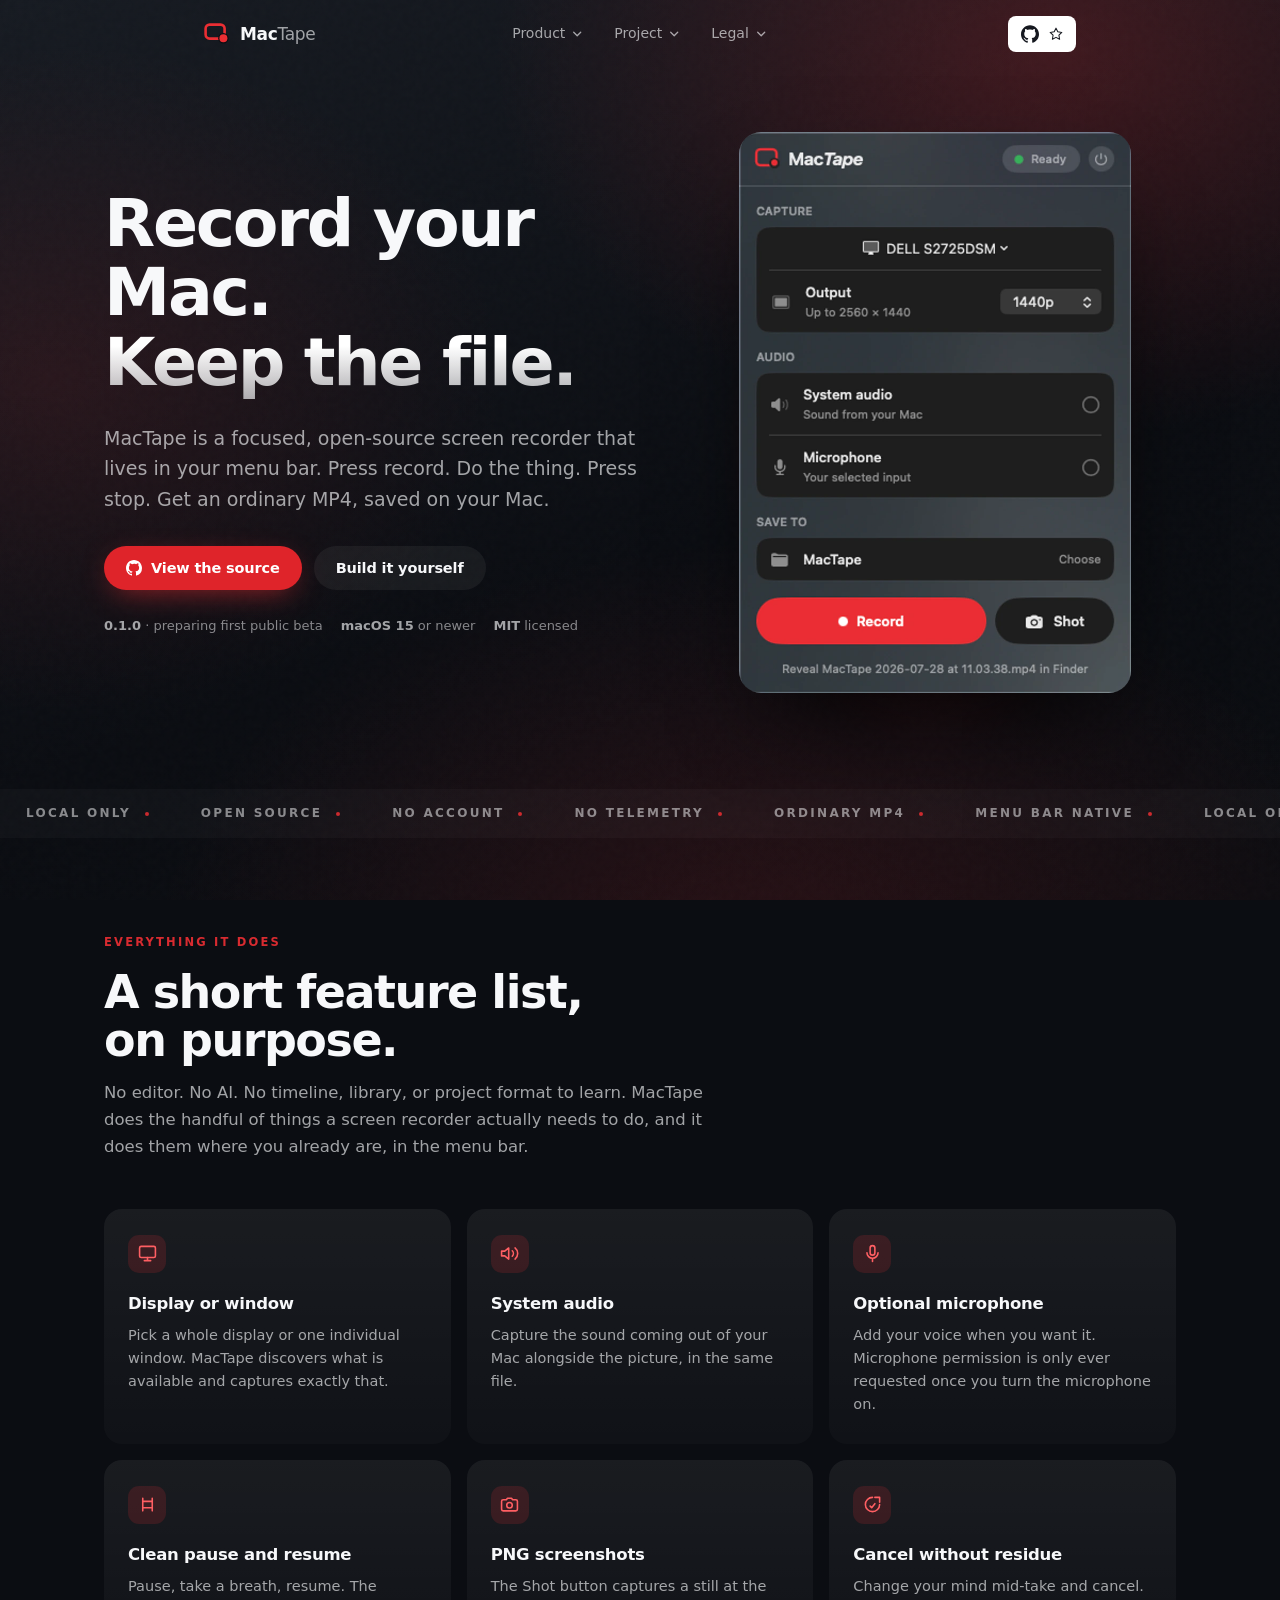
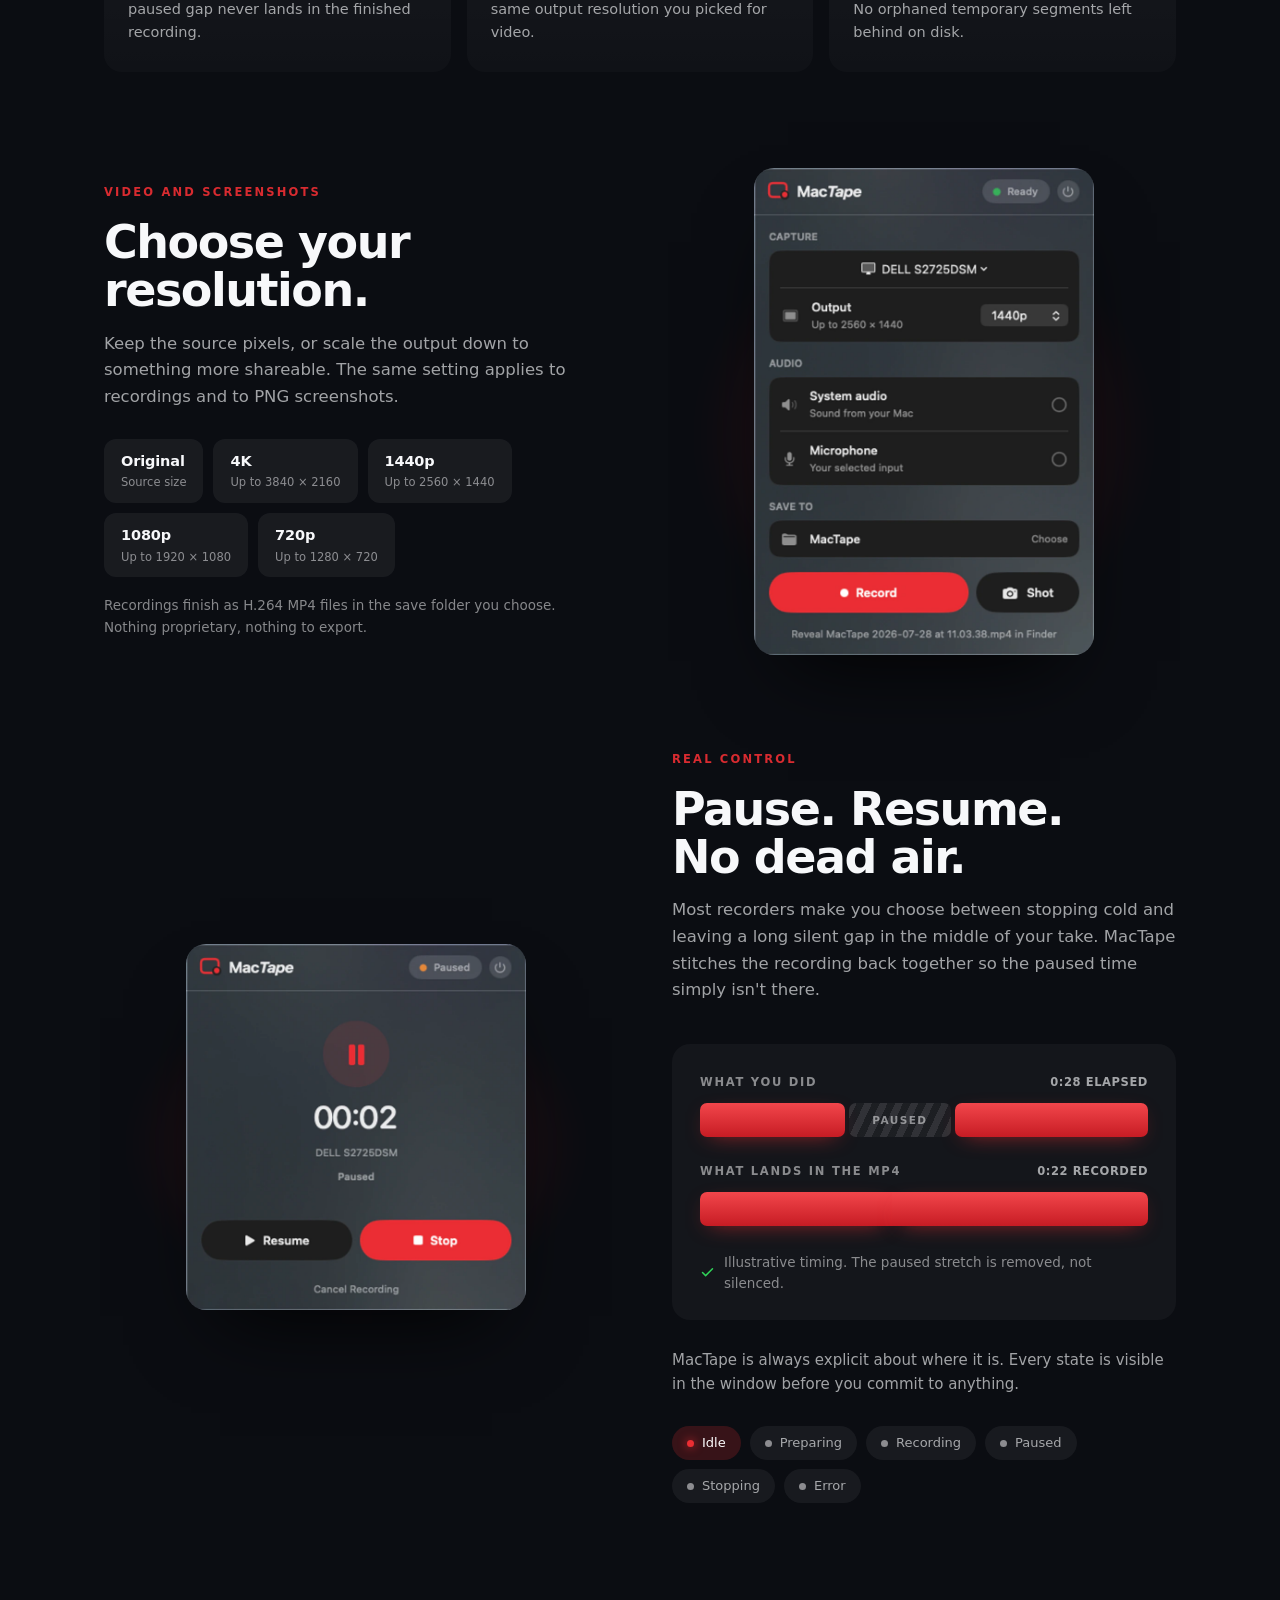
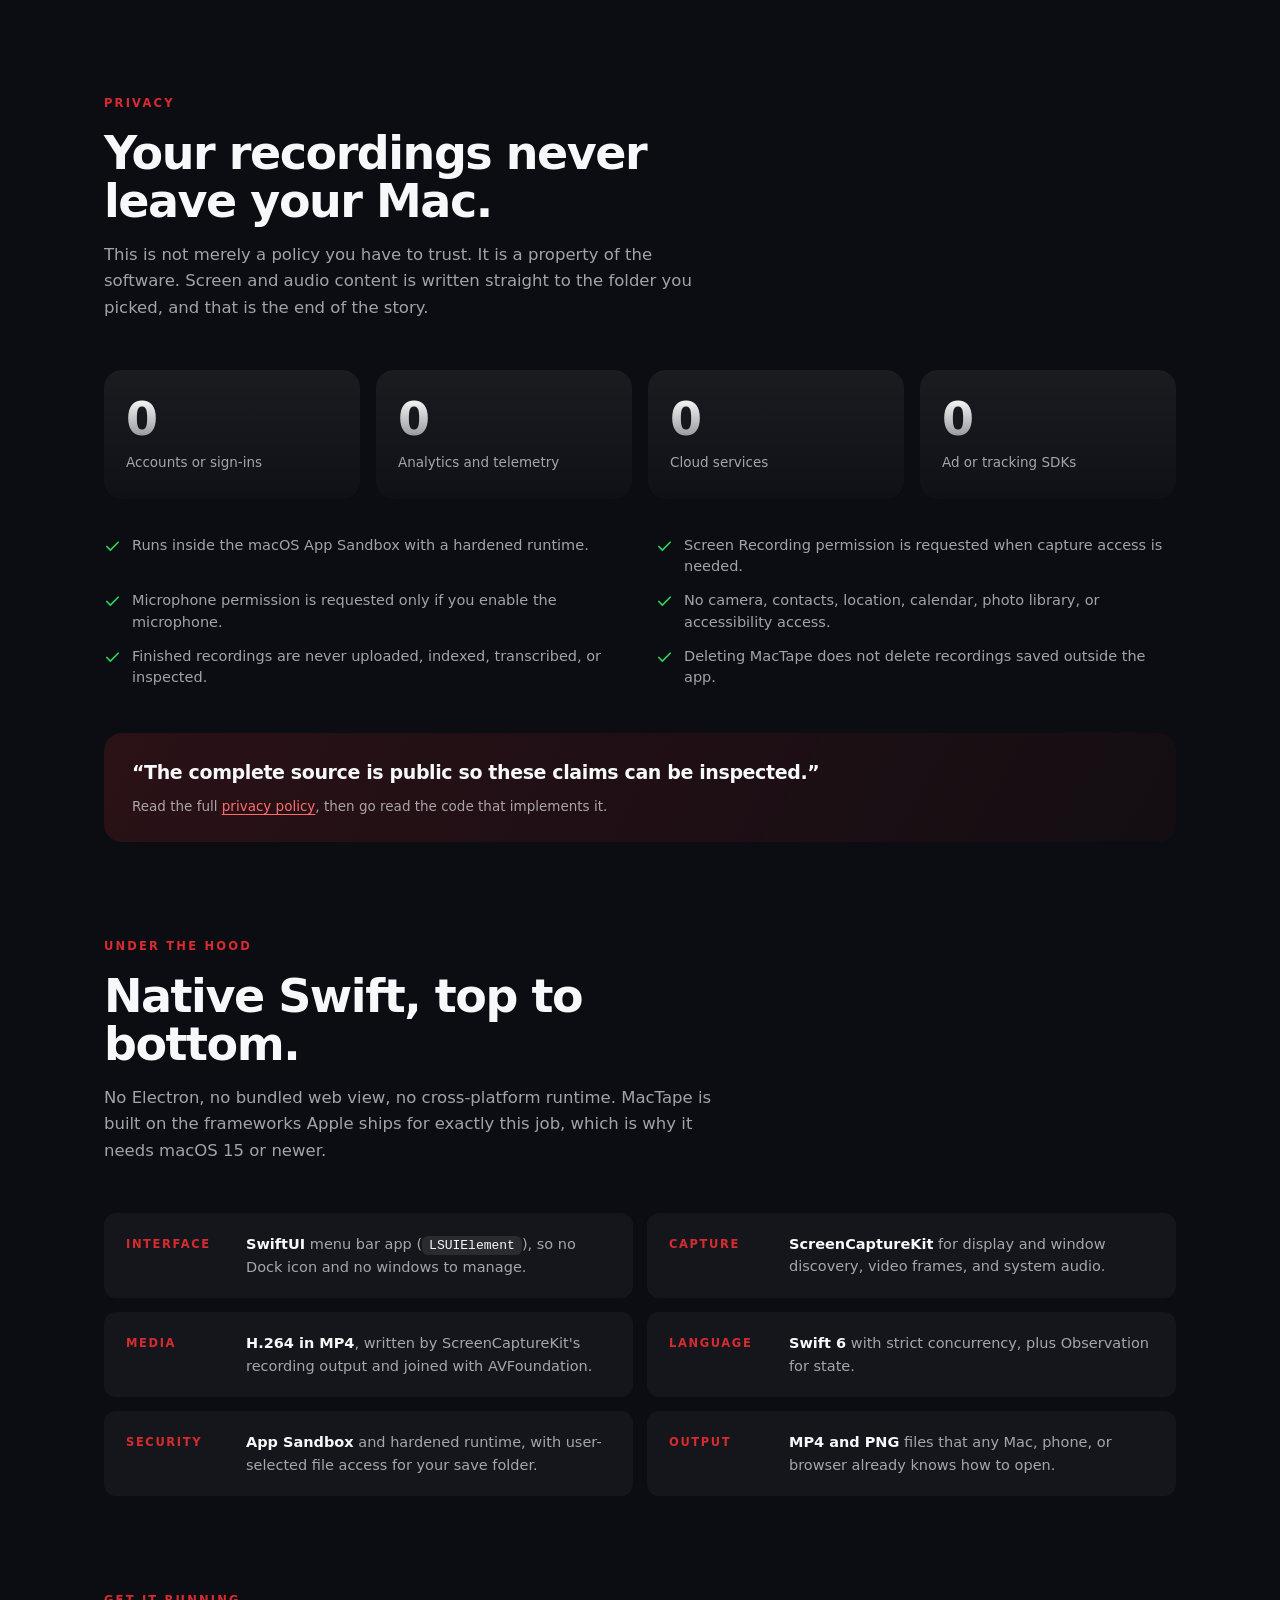
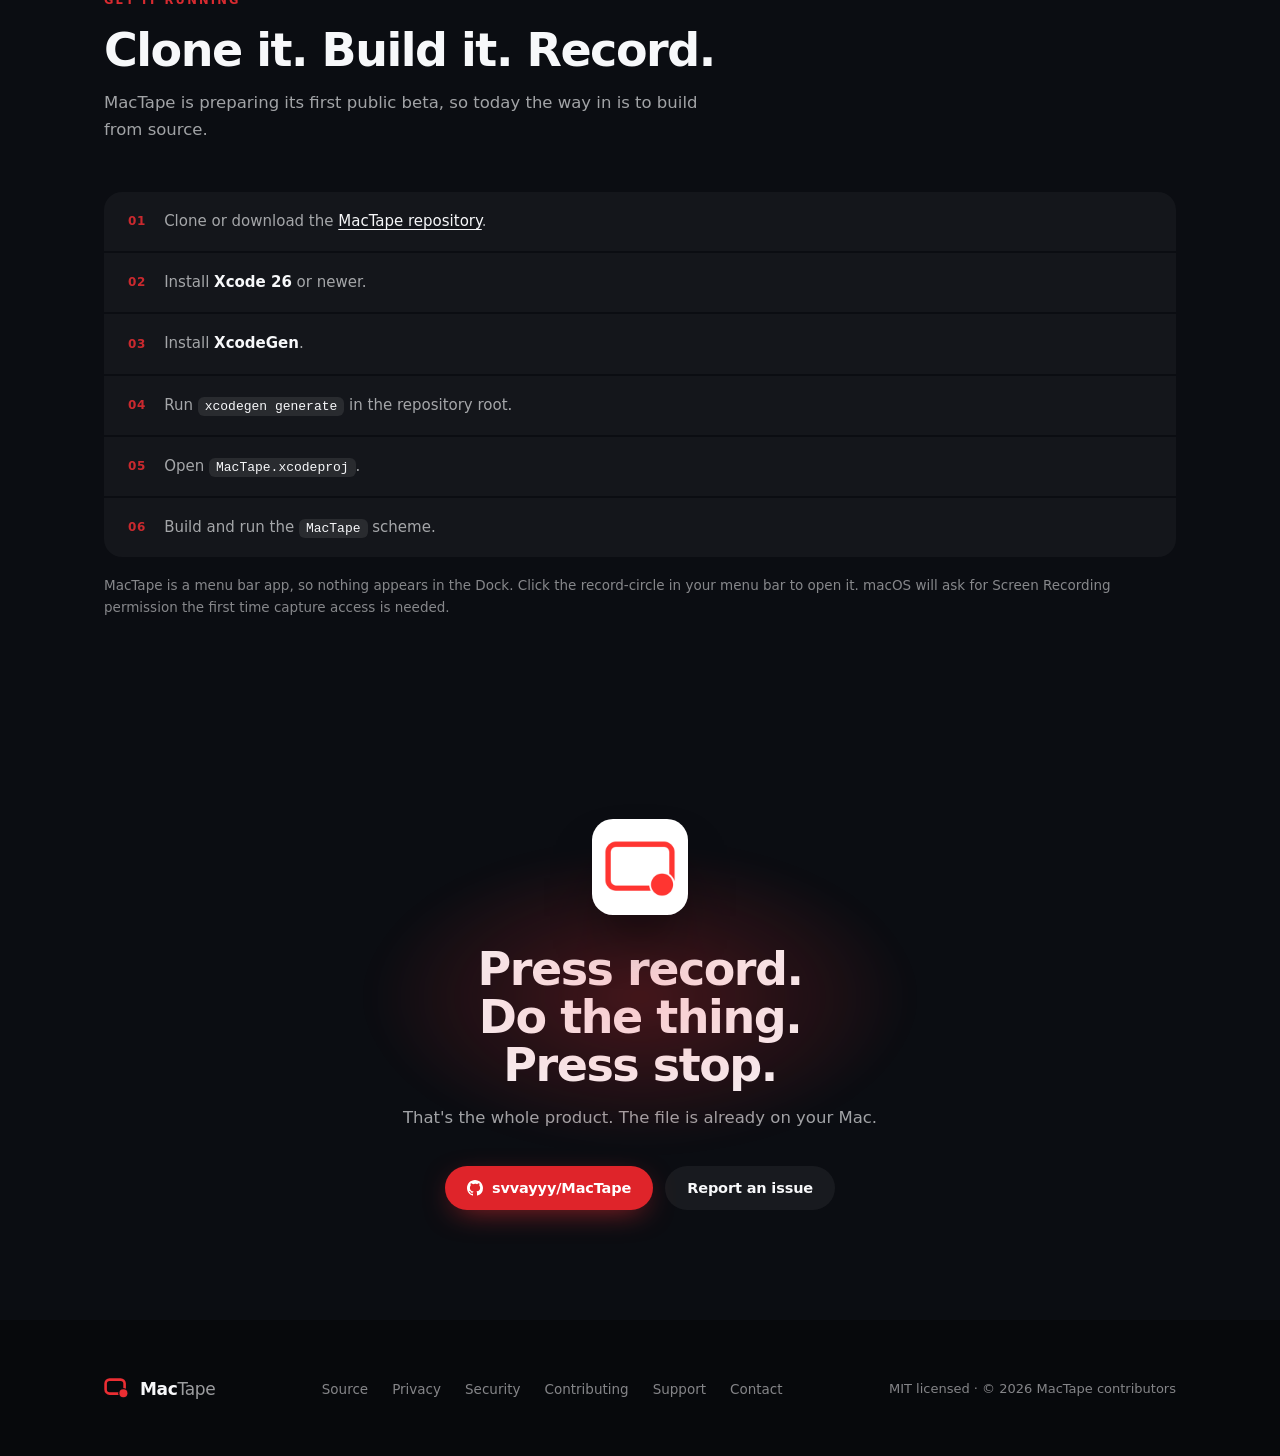
==== docs/index.html @ c44ea5f6 "Polish mobile navigation" ====
<!DOCTYPE html>
<html lang="en">
<head>
<meta charset="utf-8">
<meta name="viewport" content="width=device-width,initial-scale=1">
<title>MacTape · Record your Mac. Keep the file.</title>
<meta name="description" content="MacTape is a focused, open-source screen recorder for macOS. Record a display or window with system audio and microphone, pause cleanly, and get an ordinary MP4 saved on your Mac.">
<meta name="theme-color" content="#0b0d12">
<meta name="google-site-verification" content="wOvxlQoMo4nfVzHSDWtysTxTVVoxUggC68DK9niwi4Q">
<link rel="canonical" href="https://mactape.cc/">
<link rel="icon" type="image/png" sizes="32x32" href="assets/favicon-32.png">
<link rel="icon" type="image/png" sizes="128x128" href="assets/favicon-128.png">
<link rel="apple-touch-icon" href="assets/icon-256.png">
<meta property="og:type" content="website">
<meta property="og:site_name" content="MacTape">
<meta property="og:title" content="MacTape · Record your Mac. Keep the file.">
<meta property="og:description" content="A focused, open-source screen recorder that lives in your macOS menu bar and saves ordinary MP4 files. Local only. No account.">
<meta property="og:url" content="https://mactape.cc/">
<meta property="og:image" content="https://mactape.cc/assets/og-image.jpg">
<meta name="twitter:card" content="summary_large_image">
<meta name="twitter:title" content="MacTape · Record your Mac. Keep the file.">
<meta name="twitter:description" content="A focused, open-source screen recorder for macOS. Local only. No account.">
<meta name="twitter:image" content="https://mactape.cc/assets/og-image.jpg">
<link rel="stylesheet" href="assets/site.css">
</head>
<body>

<div class="bg-field"></div>
<div class="grain"></div>

<div class="chrome" id="chrome">
  <div class="chrome-scrim"></div>
  <div class="chrome-inner">
    <div class="chrome-surface" aria-hidden="true"></div>
    <header class="chrome-bar">

      <a class="brand" href="#top" aria-label="MacTape home">
        <span class="mark" aria-hidden="true">
          <svg viewBox="0 0 26 22" fill="none">
            <rect x="1.6" y="1.6" width="19" height="14" rx="4" stroke="#eb2e33" stroke-width="2.6"/>
            <circle cx="19.4" cy="15.2" r="5.2" fill="#0b0d12"/>
            <circle cx="19.4" cy="15.2" r="4" fill="#eb2e33"/>
          </svg>
        </span>
        <span>Mac<em>Tape</em></span>
      </a>

      <nav class="chrome-nav">
        <div class="dd" data-open="false">
          <button class="dd-trigger" type="button" aria-expanded="false" aria-haspopup="menu">
            Product
            <svg viewBox="0 0 24 24" fill="none" stroke="currentColor" stroke-width="2.2" stroke-linecap="round" stroke-linejoin="round" aria-hidden="true"><path d="m6 9 6 6 6-6"/></svg>
          </button>
          <div class="dd-menu" role="menu">
            <div class="dd-card">
              <a href="#features">Features</a>
              <a href="#control">Control</a>
              <a href="#stack">Under the hood</a>
            </div>
          </div>
        </div>

        <div class="dd" data-open="false">
          <button class="dd-trigger" type="button" aria-expanded="false" aria-haspopup="menu">
            Project
            <svg viewBox="0 0 24 24" fill="none" stroke="currentColor" stroke-width="2.2" stroke-linecap="round" stroke-linejoin="round" aria-hidden="true"><path d="m6 9 6 6 6-6"/></svg>
          </button>
          <div class="dd-menu" role="menu">
            <div class="dd-card">
              <a href="#build">Build</a>
              <a href="https://github.com/svvayyy/MacTape" rel="noopener">Source</a>
              <a href="https://github.com/svvayyy/MacTape/issues" rel="noopener">Issues</a>
            </div>
          </div>
        </div>

        <div class="dd" data-open="false">
          <button class="dd-trigger" type="button" aria-expanded="false" aria-haspopup="menu">
            Legal
            <svg viewBox="0 0 24 24" fill="none" stroke="currentColor" stroke-width="2.2" stroke-linecap="round" stroke-linejoin="round" aria-hidden="true"><path d="m6 9 6 6 6-6"/></svg>
          </button>
          <div class="dd-menu" role="menu">
            <div class="dd-card">
              <a href="privacy.html">Privacy</a>
              <a href="https://github.com/svvayyy/MacTape/blob/main/SECURITY.md" rel="noopener">Security</a>
              <a href="https://github.com/svvayyy/MacTape/blob/main/LICENSE" rel="noopener">License</a>
            </div>
          </div>
        </div>
      </nav>

      <div class="chrome-actions">
        <a class="star-pill" href="https://github.com/svvayyy/MacTape" rel="noopener">
          <span class="sr-only">View MacTape on GitHub, </span>
          <svg class="gh" viewBox="0 0 24 24" fill="currentColor" aria-hidden="true"><path d="M12 .297c-6.63 0-12 5.373-12 12 0 5.303 3.438 9.8 8.205 11.385.6.113.82-.258.82-.577 0-.285-.01-1.04-.015-2.04-3.338.724-4.042-1.61-4.042-1.61C4.422 18.07 3.633 17.7 3.633 17.7c-1.087-.744.084-.729.084-.729 1.205.084 1.838 1.236 1.838 1.236 1.07 1.835 2.809 1.305 3.495.998.108-.776.417-1.305.76-1.605-2.665-.3-5.466-1.332-5.466-5.93 0-1.31.465-2.38 1.235-3.22-.135-.303-.54-1.523.105-3.176 0 0 1.005-.322 3.3 1.23.96-.267 1.98-.399 3-.405 1.02.006 2.04.138 3 .405 2.28-1.552 3.285-1.23 3.285-1.23.645 1.653.24 2.873.12 3.176.765.84 1.23 1.91 1.23 3.22 0 4.61-2.805 5.625-5.475 5.92.42.36.81 1.096.81 2.22 0 1.606-.015 2.896-.015 3.286 0 .315.21.69.825.57C20.565 22.092 24 17.592 24 12.297c0-6.627-5.373-12-12-12"/></svg>
          <span class="count">
            <svg viewBox="0 0 24 24" fill="none" stroke="currentColor" stroke-width="1.8" stroke-linecap="round" stroke-linejoin="round" aria-hidden="true"><path d="m12 2 3.09 6.26L22 9.27l-5 4.87 1.18 6.88L12 17.77l-6.18 3.25L7 14.14 2 9.27l6.91-1.01L12 2Z"/></svg>
            <span class="n" data-stars></span>
          </span>
        </a>

        <button class="menu-btn" type="button" aria-expanded="false" aria-label="Open navigation menu">
          <span></span>
        </button>
      </div>

      <nav class="chrome-mobile" aria-label="Mobile navigation">
        <a href="#features">Features</a>
        <a href="#control">Controls</a>
        <a href="#stack">How it works</a>
        <a href="#build">Build MacTape</a>
        <a href="privacy.html">Privacy</a>
        <a href="https://github.com/svvayyy/MacTape/issues" rel="noopener">Support</a>
      </nav>

    </header>
  </div>
</div>

<main id="top">

  <!-- HERO -->
  <section class="hero">
    <div class="wrap">
      <div class="hero-grid">
        <div>
          <h1>Record your Mac.<br><span class="fade">Keep the file.</span></h1>
          <p class="lede">MacTape is a focused, open-source screen recorder that lives in your menu bar. Press record. Do the thing. Press stop. Get an ordinary MP4, saved on your Mac.</p>
          <div class="hero-cta">
            <a class="btn btn-primary" href="https://github.com/svvayyy/MacTape" rel="noopener">
              <svg width="16" height="16" viewBox="0 0 16 16" fill="currentColor" aria-hidden="true"><path d="M8 0C3.58 0 0 3.58 0 8c0 3.54 2.29 6.53 5.47 7.59.4.07.55-.17.55-.38 0-.19-.01-.82-.01-1.49-2.01.37-2.53-.49-2.69-.94-.09-.23-.48-.94-.82-1.13-.28-.15-.68-.52-.01-.53.63-.01 1.08.58 1.23.82.72 1.21 1.87.87 2.33.66.07-.52.28-.87.51-1.07-1.78-.2-3.64-.89-3.64-3.95 0-.87.31-1.59.82-2.15-.08-.2-.36-1.02.08-2.12 0 0 .67-.21 2.2.82a7.4 7.4 0 0 1 2-.27c.68 0 1.36.09 2 .27 1.53-1.04 2.2-.82 2.2-.82.44 1.1.16 1.92.08 2.12.51.56.82 1.27.82 2.15 0 3.07-1.87 3.75-3.65 3.95.29.25.54.73.54 1.48 0 1.07-.01 1.93-.01 2.2 0 .21.15.46.55.38A8.01 8.01 0 0 0 16 8c0-4.42-3.58-8-8-8Z"/></svg>
              View the source
            </a>
            <a class="btn btn-ghost" href="#build">Build it yourself</a>
          </div>
          <div class="hero-meta">
            <span><b>0.1.0</b> · preparing first public beta</span>
            <span><b>macOS 15</b> or newer</span>
            <span><b>MIT</b> licensed</span>
          </div>
        </div>

        <div class="shot">
          <div class="shot-frame">
            <picture>
              <source srcset="assets/ui-idle.webp" type="image/webp">
              <img src="assets/ui-idle.png" width="368" height="527" fetchpriority="high" alt="The MacTape menu bar window: a display picked for capture, 1440p output, system audio and microphone toggles, a save folder, and Record and Shot buttons.">
            </picture>
          </div>
        </div>
      </div>
    </div>
  </section>

  <div class="ticker" aria-hidden="true">
    <div class="ticker-track">
      <div class="ticker-item">Local only <span></span></div>
      <div class="ticker-item">Open source <span></span></div>
      <div class="ticker-item">No account <span></span></div>
      <div class="ticker-item">No telemetry <span></span></div>
      <div class="ticker-item">Ordinary MP4 <span></span></div>
      <div class="ticker-item">Menu bar native <span></span></div>
      <div class="ticker-item">Local only <span></span></div>
      <div class="ticker-item">Open source <span></span></div>
      <div class="ticker-item">No account <span></span></div>
      <div class="ticker-item">No telemetry <span></span></div>
      <div class="ticker-item">Ordinary MP4 <span></span></div>
      <div class="ticker-item">Menu bar native <span></span></div>
    </div>
  </div>

  <!-- FEATURES -->
  <section class="band" id="features">
    <div class="wrap">
      <div class="band-head rv">
        <div class="kicker">Everything it does</div>
        <h2>A short feature list,<br>on purpose.</h2>
        <p class="sub">No editor. No AI. No timeline, library, or project format to learn. MacTape does the handful of things a screen recorder actually needs to do, and it does them where you already are, in the menu bar.</p>
      </div>

      <div class="cards">
        <div class="card rv">
          <div class="ico"><svg viewBox="0 0 24 24" fill="none" stroke="currentColor" stroke-width="2" stroke-linecap="round" stroke-linejoin="round"><rect x="2" y="3" width="20" height="14" rx="2"/><path d="M8 21h8M12 17v4"/></svg></div>
          <h3>Display or window</h3>
          <p>Pick a whole display or one individual window. MacTape discovers what is available and captures exactly that.</p>
        </div>
        <div class="card rv">
          <div class="ico"><svg viewBox="0 0 24 24" fill="none" stroke="currentColor" stroke-width="2" stroke-linecap="round" stroke-linejoin="round"><path d="M11 5 6 9H2v6h4l5 4V5Z"/><path d="M15.5 8.5a5 5 0 0 1 0 7"/><path d="M19 5a9 9 0 0 1 0 14"/></svg></div>
          <h3>System audio</h3>
          <p>Capture the sound coming out of your Mac alongside the picture, in the same file.</p>
        </div>
        <div class="card rv">
          <div class="ico"><svg viewBox="0 0 24 24" fill="none" stroke="currentColor" stroke-width="2" stroke-linecap="round" stroke-linejoin="round"><rect x="9" y="2" width="6" height="12" rx="3"/><path d="M5 11a7 7 0 0 0 14 0M12 18v4"/></svg></div>
          <h3>Optional microphone</h3>
          <p>Add your voice when you want it. Microphone permission is only ever requested once you turn the microphone on.</p>
        </div>
        <div class="card rv">
          <div class="ico"><svg viewBox="0 0 24 24" fill="none" stroke="currentColor" stroke-width="2" stroke-linecap="round" stroke-linejoin="round"><path d="M6 4v16M18 4v16"/><path d="M6 8h12M6 16h12"/></svg></div>
          <h3>Clean pause and resume</h3>
          <p>Pause, take a breath, resume. The paused gap never lands in the finished recording.</p>
        </div>
        <div class="card rv">
          <div class="ico"><svg viewBox="0 0 24 24" fill="none" stroke="currentColor" stroke-width="2" stroke-linecap="round" stroke-linejoin="round"><path d="M14.5 4h-5L8 6H4a2 2 0 0 0-2 2v10a2 2 0 0 0 2 2h16a2 2 0 0 0 2-2V8a2 2 0 0 0-2-2h-4l-1.5-2Z"/><circle cx="12" cy="13" r="3.5"/></svg></div>
          <h3>PNG screenshots</h3>
          <p>The Shot button captures a still at the same output resolution you picked for video.</p>
        </div>
        <div class="card rv">
          <div class="ico"><svg viewBox="0 0 24 24" fill="none" stroke="currentColor" stroke-width="2" stroke-linecap="round" stroke-linejoin="round"><path d="m9 14 2 2 4-5"/><path d="M21 12a9 9 0 1 1-9-9"/><path d="M15 3h6v6"/></svg></div>
          <h3>Cancel without residue</h3>
          <p>Change your mind mid-take and cancel. No orphaned temporary segments left behind on disk.</p>
        </div>
      </div>
    </div>
  </section>

  <!-- RESOLUTION -->
  <section class="band band-joined">
    <div class="wrap">
      <div class="split">
        <div class="rv">
          <div class="kicker">Video and screenshots</div>
          <h2>Choose your resolution.</h2>
          <p class="sub">Keep the source pixels, or scale the output down to something more shareable. The same setting applies to recordings and to PNG screenshots.</p>
          <div class="chips">
            <div class="chip"><b>Original</b><i>Source size</i></div>
            <div class="chip"><b>4K</b><i>Up to 3840&nbsp;×&nbsp;2160</i></div>
            <div class="chip"><b>1440p</b><i>Up to 2560&nbsp;×&nbsp;1440</i></div>
            <div class="chip"><b>1080p</b><i>Up to 1920&nbsp;×&nbsp;1080</i></div>
            <div class="chip"><b>720p</b><i>Up to 1280&nbsp;×&nbsp;720</i></div>
          </div>
          <p class="note">Recordings finish as H.264 MP4 files in the save folder you choose. Nothing proprietary, nothing to export.</p>
        </div>
        <div class="split-media rv">
          <picture>
            <source srcset="assets/ui-idle.webp" type="image/webp">
            <img src="assets/ui-idle.png" width="368" height="527" loading="lazy" decoding="async" alt="MacTape's capture section showing the Output row set to 1440p, up to 2560 by 1440.">
          </picture>
        </div>
      </div>
    </div>
  </section>

  <!-- CONTROL -->
  <section class="band band-joined" id="control">
    <div class="wrap">
      <div class="split rev">
        <div class="rv">
          <div class="kicker">Real control</div>
          <h2>Pause. Resume.<br>No dead air.</h2>
          <p class="sub">Most recorders make you choose between stopping cold and leaving a long silent gap in the middle of your take. MacTape stitches the recording back together so the paused time simply isn't there.</p>

          <div class="tl" id="tl">
            <div class="tl-row">
              <div class="tl-label"><span>What you did</span><u>0:28 elapsed</u></div>
              <div class="tl-bar">
                <div class="seg seg-rec seg-short"></div>
                <div class="seg seg-gap">Paused</div>
                <div class="seg seg-rec seg-long"></div>
              </div>
            </div>
            <div class="tl-row tl-out">
              <div class="tl-label"><span>What lands in the MP4</span><u>0:22 recorded</u></div>
              <div class="tl-bar">
                <div class="seg seg-rec seg-short"></div>
                <div class="seg seg-gap">Paused</div>
                <div class="seg seg-rec seg-long"></div>
              </div>
            </div>
            <p class="tl-note">
              <svg viewBox="0 0 24 24" fill="none" stroke="currentColor" stroke-width="2.4" stroke-linecap="round" stroke-linejoin="round"><path d="M20 6 9 17l-5-5"/></svg>
              Illustrative timing. The paused stretch is removed, not silenced.
            </p>
          </div>

          <p class="sub sub-compact">MacTape is always explicit about where it is. Every state is visible in the window before you commit to anything.</p>
          <div class="states" id="states">
            <div class="state"><i></i>Idle</div>
            <div class="state"><i></i>Preparing</div>
            <div class="state"><i></i>Recording</div>
            <div class="state"><i></i>Paused</div>
            <div class="state"><i></i>Stopping</div>
            <div class="state"><i></i>Error</div>
          </div>
        </div>
        <div class="split-media rv">
          <picture>
            <source srcset="assets/ui-paused.webp" type="image/webp">
            <img src="assets/ui-paused.png" width="368" height="397" loading="lazy" decoding="async" alt="MacTape mid-recording in its paused state, showing a 00:02 timer, the capture target, and Resume, Stop, and Cancel Recording controls.">
          </picture>
        </div>
      </div>
    </div>
  </section>

  <!-- PRIVACY -->
  <section class="band" id="privacy">
    <div class="wrap">
      <div class="band-head rv">
        <div class="kicker">Privacy</div>
        <h2>Your recordings never leave your Mac.</h2>
        <p class="sub">This is not merely a policy you have to trust. It is a property of the software. Screen and audio content is written straight to the folder you picked, and that is the end of the story.</p>
      </div>

      <div class="zeros rv">
        <div class="zero"><b>0</b><span>Accounts or sign-ins</span></div>
        <div class="zero"><b>0</b><span>Analytics and telemetry</span></div>
        <div class="zero"><b>0</b><span>Cloud services</span></div>
        <div class="zero"><b>0</b><span>Ad or tracking SDKs</span></div>
      </div>

      <ul class="checklist rv">
        <li><svg viewBox="0 0 24 24" fill="none" stroke="currentColor" stroke-width="2.4" stroke-linecap="round" stroke-linejoin="round"><path d="M20 6 9 17l-5-5"/></svg> Runs inside the macOS App Sandbox with a hardened runtime.</li>
        <li><svg viewBox="0 0 24 24" fill="none" stroke="currentColor" stroke-width="2.4" stroke-linecap="round" stroke-linejoin="round"><path d="M20 6 9 17l-5-5"/></svg> Screen Recording permission is requested when capture access is needed.</li>
        <li><svg viewBox="0 0 24 24" fill="none" stroke="currentColor" stroke-width="2.4" stroke-linecap="round" stroke-linejoin="round"><path d="M20 6 9 17l-5-5"/></svg> Microphone permission is requested only if you enable the microphone.</li>
        <li><svg viewBox="0 0 24 24" fill="none" stroke="currentColor" stroke-width="2.4" stroke-linecap="round" stroke-linejoin="round"><path d="M20 6 9 17l-5-5"/></svg> No camera, contacts, location, calendar, photo library, or accessibility access.</li>
        <li><svg viewBox="0 0 24 24" fill="none" stroke="currentColor" stroke-width="2.4" stroke-linecap="round" stroke-linejoin="round"><path d="M20 6 9 17l-5-5"/></svg> Finished recordings are never uploaded, indexed, transcribed, or inspected.</li>
        <li><svg viewBox="0 0 24 24" fill="none" stroke="currentColor" stroke-width="2.4" stroke-linecap="round" stroke-linejoin="round"><path d="M20 6 9 17l-5-5"/></svg> Deleting MacTape does not delete recordings saved outside the app.</li>
      </ul>

      <div class="quote rv">
        “The complete source is public so these claims can be inspected.”
        <small>Read the full <a href="privacy.html">privacy policy</a>, then go read the code that implements it.</small>
      </div>
    </div>
  </section>

  <!-- STACK -->
  <section class="band band-joined" id="stack">
    <div class="wrap">
      <div class="band-head rv">
        <div class="kicker">Under the hood</div>
        <h2>Native Swift, top to bottom.</h2>
        <p class="sub">No Electron, no bundled web view, no cross-platform runtime. MacTape is built on the frameworks Apple ships for exactly this job, which is why it needs macOS 15 or newer.</p>
      </div>
      <div class="stack">
        <div class="row rv"><div class="k">Interface</div><div class="v"><b>SwiftUI</b> menu bar app (<code>LSUIElement</code>), so no Dock icon and no windows to manage.</div></div>
        <div class="row rv"><div class="k">Capture</div><div class="v"><b>ScreenCaptureKit</b> for display and window discovery, video frames, and system audio.</div></div>
        <div class="row rv"><div class="k">Media</div><div class="v"><b>H.264 in MP4</b>, written by ScreenCaptureKit's recording output and joined with AVFoundation.</div></div>
        <div class="row rv"><div class="k">Language</div><div class="v"><b>Swift 6</b> with strict concurrency, plus Observation for state.</div></div>
        <div class="row rv"><div class="k">Security</div><div class="v"><b>App Sandbox</b> and hardened runtime, with user-selected file access for your save folder.</div></div>
        <div class="row rv"><div class="k">Output</div><div class="v"><b>MP4 and PNG</b> files that any Mac, phone, or browser already knows how to open.</div></div>
      </div>
    </div>
  </section>

  <!-- BUILD -->
  <section class="band band-joined" id="build">
    <div class="wrap">
      <div class="band-head rv">
        <div class="kicker">Get it running</div>
        <h2>Clone it. Build it. Record.</h2>
        <p class="sub">MacTape is preparing its first public beta, so today the way in is to build from source.</p>
      </div>
      <div class="steps rv">
        <div class="step"><div class="t">Clone or download the <a href="https://github.com/svvayyy/MacTape" rel="noopener">MacTape repository</a>.</div></div>
        <div class="step"><div class="t">Install <b>Xcode 26</b> or newer.</div></div>
        <div class="step"><div class="t">Install <b>XcodeGen</b>.</div></div>
        <div class="step"><div class="t">Run <code>xcodegen generate</code> in the repository root.</div></div>
        <div class="step"><div class="t">Open <code>MacTape.xcodeproj</code>.</div></div>
        <div class="step"><div class="t">Build and run the <code>MacTape</code> scheme.</div></div>
      </div>
      <p class="note">MacTape is a menu bar app, so nothing appears in the Dock. Click the record-circle in your menu bar to open it. macOS will ask for Screen Recording permission the first time capture access is needed.</p>
    </div>
  </section>

  <!-- CTA -->
  <section class="cta">
    <div class="wrap">
      <img class="icon-big rv" src="assets/icon-256.png" width="96" height="96" alt="MacTape app icon">
      <div class="rv">
        <h2>Press record.<br>Do the thing.<br>Press stop.</h2>
        <p class="sub">That's the whole product. The file is already on your Mac.</p>
        <div class="cta-row">
          <a class="btn btn-primary" href="https://github.com/svvayyy/MacTape" rel="noopener">
            <svg width="16" height="16" viewBox="0 0 16 16" fill="currentColor" aria-hidden="true"><path d="M8 0C3.58 0 0 3.58 0 8c0 3.54 2.29 6.53 5.47 7.59.4.07.55-.17.55-.38 0-.19-.01-.82-.01-1.49-2.01.37-2.53-.49-2.69-.94-.09-.23-.48-.94-.82-1.13-.28-.15-.68-.52-.01-.53.63-.01 1.08.58 1.23.82.72 1.21 1.87.87 2.33.66.07-.52.28-.87.51-1.07-1.78-.2-3.64-.89-3.64-3.95 0-.87.31-1.59.82-2.15-.08-.2-.36-1.02.08-2.12 0 0 .67-.21 2.2.82a7.4 7.4 0 0 1 2-.27c.68 0 1.36.09 2 .27 1.53-1.04 2.2-.82 2.2-.82.44 1.1.16 1.92.08 2.12.51.56.82 1.27.82 2.15 0 3.07-1.87 3.75-3.65 3.95.29.25.54.73.54 1.48 0 1.07-.01 1.93-.01 2.2 0 .21.15.46.55.38A8.01 8.01 0 0 0 16 8c0-4.42-3.58-8-8-8Z"/></svg>
            svvayyy/MacTape
          </a>
          <a class="btn btn-ghost" href="https://github.com/svvayyy/MacTape/issues" rel="noopener">Report an issue</a>
        </div>
      </div>
    </div>
  </section>

</main>

<footer>
  <div class="wrap foot">
    <a class="brand" href="#top">
      <span class="mark" aria-hidden="true">
        <svg viewBox="0 0 26 22" fill="none">
          <rect x="1.6" y="1.6" width="19" height="14" rx="4" stroke="#eb2e33" stroke-width="2.6"/>
          <circle cx="19.4" cy="15.2" r="5.2" fill="#0b0d12"/>
          <circle cx="19.4" cy="15.2" r="4" fill="#eb2e33"/>
        </svg>
      </span>
      <span>Mac<em>Tape</em></span>
    </a>
    <div class="foot-links">
      <a href="https://github.com/svvayyy/MacTape" rel="noopener">Source</a>
      <a href="privacy.html">Privacy</a>
      <a href="https://github.com/svvayyy/MacTape/blob/main/SECURITY.md" rel="noopener">Security</a>
      <a href="https://github.com/svvayyy/MacTape/blob/main/CONTRIBUTING.md" rel="noopener">Contributing</a>
      <a href="https://github.com/svvayyy/MacTape/issues" rel="noopener">Support</a>
      <a href="mailto:hello@swayyy.dev">Contact</a>
    </div>
    <div class="foot-legal">MIT licensed · © 2026 MacTape contributors</div>
  </div>
</footer>

<script src="assets/site.js"></script>
</body>
</html>
---- docs/assets/site.css ----
/* MacTape site styles. Palette and radii mirror MacTape/Design/MacTapeTheme.swift. */

:root{
  --red:#eb2e33;
  --red-action:#df242a;
  --red-deep:#c71c24;
  --bg:#0b0d12;
  --surface:#1b202a;
  --panel:rgba(255,255,255,.055);
  --panel-2:rgba(255,255,255,.085);
  --ink:#f7f8fa;
  --ink-2:rgba(247,248,250,.64);
  --ink-3:rgba(247,248,250,.52);
  --green:#30d158;
  --r-s:8px; --r-m:12px; --r-l:18px; --r-pill:999px;
  --max:1120px;
  --ease:cubic-bezier(.22,1,.36,1);
  --chrome-h:52px;
}

*{box-sizing:border-box;margin:0;padding:0}
html{scroll-behavior:smooth;-webkit-text-size-adjust:100%;scroll-padding-top:96px}
body{
  background:var(--bg);
  color:var(--ink);
  font-family:-apple-system,BlinkMacSystemFont,"SF Pro Display","SF Pro Text","Helvetica Neue",Inter,system-ui,sans-serif;
  font-size:16px;
  line-height:1.55;
  -webkit-font-smoothing:antialiased;
  -moz-osx-font-smoothing:grayscale;
  overflow-x:hidden;
}
img{max-width:100%;height:auto;display:block}
picture{display:block}
a{color:inherit;text-decoration:none}
button{font:inherit;color:inherit;background:none;border:0;cursor:pointer}
:focus-visible{outline:2px solid rgba(235,46,51,.8);outline-offset:3px;border-radius:6px}
.sr-only{position:absolute;width:1px;height:1px;padding:0;margin:-1px;overflow:hidden;
  clip:rect(0,0,0,0);white-space:nowrap;border:0}

/* ambient background */
.bg-field{position:fixed;inset:0;z-index:-2;pointer-events:none;
  background:
    radial-gradient(900px 620px at 82% 6%, rgba(255,50,55,.20), transparent 62%),
    radial-gradient(760px 560px at 4% 42%, rgba(255,50,55,.10), transparent 60%),
    radial-gradient(1000px 700px at 60% 108%, rgba(255,50,55,.13), transparent 62%),
    linear-gradient(160deg,#171b22 0%, #0b0d12 58%, #0a0c10 100%);
}
.grain{position:fixed;inset:0;z-index:-1;pointer-events:none;opacity:.055;
  background-image:url("data:image/svg+xml,%3Csvg viewBox='0 0 160 160' xmlns='http://www.w3.org/2000/svg'%3E%3Cfilter id='n'%3E%3CfeTurbulence type='fractalNoise' baseFrequency='.9' numOctaves='3' stitchTiles='stitch'/%3E%3C/filter%3E%3Crect width='100%25' height='100%25' filter='url(%23n)' opacity='.35'/%3E%3C/svg%3E");
}

.wrap{width:100%;max-width:var(--max);margin:0 auto;padding:0 24px}

/* logo mark */
.mark{width:26px;height:22px;flex:none}
.mark svg{width:100%;height:100%;display:block;overflow:visible}
.brand{display:inline-flex;align-items:center;gap:10px;font-weight:700;font-size:17px;letter-spacing:-.02em;
  transition:opacity .2s var(--ease)}
.brand:hover{opacity:.62}
.brand em{font-style:normal;font-weight:500;opacity:.62}

/* Floating navigation */
.chrome{position:fixed;inset-inline:0;top:0;z-index:60;isolation:isolate;
  padding:12px 12px 0;pointer-events:none}
.chrome-inner{position:relative;margin:0 auto;width:100%;max-width:880px;pointer-events:auto;
  transition:max-width .42s var(--ease)}
.chrome.stuck .chrome-inner{max-width:800px}

.chrome-surface{position:absolute;inset:0;border-radius:14px;background:var(--surface);
  box-shadow:0 10px 26px rgba(0,0,0,.42);opacity:0;
  transition:opacity .42s var(--ease),height .32s var(--ease)}
.chrome.stuck .chrome-surface,.chrome.open .chrome-surface{opacity:1}
.chrome.open .chrome-surface{height:12.25rem}

.chrome-bar{position:relative;z-index:1;display:flex;align-items:center;justify-content:space-between;
  padding:4px;transition:padding .42s var(--ease)}
.chrome.stuck .chrome-bar,.chrome.open .chrome-bar{padding:6px 6px 6px 16px}

.chrome-nav{position:absolute;left:50%;transform:translateX(-50%);display:flex;align-items:center;gap:2px}
.chrome-actions{display:flex;align-items:center;gap:8px;margin-left:auto}

/* dropdown groups */
.dd{position:relative}
.dd-trigger{display:inline-flex;align-items:center;gap:5px;height:36px;padding:0 14px;border-radius:var(--r-s);
  font-size:14px;font-weight:500;color:var(--ink-2);transition:color .2s var(--ease)}
.dd-trigger:hover,.dd[data-open="true"] .dd-trigger{color:var(--ink)}
.dd-trigger svg{width:14px;height:14px;transition:transform .2s var(--ease)}
.dd[data-open="true"] .dd-trigger svg{transform:rotate(180deg)}

.dd-menu{position:absolute;top:100%;left:0;z-index:10;min-width:9.5rem;padding-top:14px;
  opacity:0;visibility:hidden;transform:translateY(-8px) scale(.98);transform-origin:top center;pointer-events:none;
  transition:opacity .24s var(--ease),transform .24s var(--ease),visibility 0s linear .24s}
.dd[data-open="true"] .dd-menu{opacity:1;visibility:visible;transform:none;pointer-events:auto;
  transition-delay:0s}
.dd-card{display:flex;flex-direction:column;gap:2px;padding:6px;border-radius:var(--r-m);
  background:var(--surface);box-shadow:0 12px 24px rgba(0,0,0,.42)}
.dd-card a{display:flex;align-items:center;height:34px;padding:0 12px;border-radius:var(--r-s);
  font-size:14px;font-weight:500;white-space:nowrap;color:var(--ink);
  opacity:0;transform:translateX(-10px);
  transition:opacity .24s var(--ease),transform .24s var(--ease),background .18s var(--ease),color .18s var(--ease)}
.dd[data-open="true"] .dd-card a{opacity:1;transform:none}
.dd[data-open="true"] .dd-card a:nth-child(1){transition-delay:.04s}
.dd[data-open="true"] .dd-card a:nth-child(2){transition-delay:.08s}
.dd[data-open="true"] .dd-card a:nth-child(3){transition-delay:.12s}
.dd-card a:hover{background:var(--panel);color:var(--ink)}

/* GitHub star pill */
.star-pill{display:inline-flex;align-items:center;gap:10px;height:36px;padding:0 13px;border-radius:var(--r-s);
  font-size:14px;font-weight:600;background:#fff;color:#15181f;
  transition:background .3s var(--ease),color .3s var(--ease),transform .18s var(--ease)}
.star-pill:hover{background:#eceef3}
.star-pill:active{transform:scale(.97)}
.chrome.stuck .star-pill,.chrome.open .star-pill{background:var(--red-action);color:#fff}
.chrome.stuck .star-pill:hover,.chrome.open .star-pill:hover{background:var(--red-deep)}
.star-pill .gh{width:18px;height:18px;flex:none}
.star-pill .count{display:inline-flex;align-items:center;gap:6px}
.star-pill .count svg{width:14px;height:14px;flex:none}
.star-pill .n{font-variant-numeric:tabular-nums;letter-spacing:-.01em}
.star-pill .n:empty{display:none}

/* mobile menu trigger */
.menu-btn{display:none;width:36px;height:36px;align-items:center;justify-content:center;border-radius:var(--r-s)}
.menu-btn span{position:relative;display:block;width:18px;height:1.8px;border-radius:2px;background:var(--ink);
  transition:transform .3s var(--ease),opacity .2s var(--ease)}
.menu-btn span::before,.menu-btn span::after{content:"";position:absolute;left:0;width:18px;height:1.8px;
  border-radius:2px;background:var(--ink);transition:transform .3s var(--ease),opacity .2s var(--ease)}
.menu-btn span::before{top:-6px}
.menu-btn span::after{top:6px}
.chrome.open .menu-btn span{background:transparent}
.chrome.open .menu-btn span::before{transform:translateY(6px) rotate(45deg)}
.chrome.open .menu-btn span::after{transform:translateY(-6px) rotate(-45deg)}

/* Compact mobile menu body */
.chrome-mobile{position:absolute;top:58px;inset-inline:10px;z-index:5;display:none;
  grid-template-columns:repeat(2,minmax(0,1fr));gap:6px;opacity:0;visibility:hidden;
  transform:translateY(-8px);pointer-events:none;
  transition:opacity .3s var(--ease),transform .3s var(--ease),visibility 0s linear .3s}
.chrome.open .chrome-mobile{opacity:1;visibility:visible;transform:none;pointer-events:auto;
  transition-delay:0s}
.chrome-mobile a{display:flex;align-items:center;min-width:0;height:36px;padding:0 12px;
  border-radius:var(--r-s);background:rgba(255,255,255,.045);font-size:14px;font-weight:550;
  color:var(--ink);white-space:nowrap;overflow:hidden;text-overflow:ellipsis;
  transition:background .18s var(--ease),color .18s var(--ease)}
.chrome-mobile a:hover,.chrome-mobile a:focus-visible{background:rgba(255,255,255,.09)}
.chrome-mobile a[aria-current="page"]{color:#ff6b6f}
.chrome-scrim{position:fixed;inset:0;z-index:0;display:none;background:transparent;pointer-events:auto}
.chrome.open .chrome-scrim{display:block}

/* buttons */
.btn{display:inline-flex;align-items:center;gap:9px;height:44px;padding:0 22px;
  border-radius:var(--r-pill);font-size:14.5px;font-weight:600;letter-spacing:-.01em;white-space:nowrap;
  text-decoration:none;
  transition:transform .18s var(--ease),background .18s var(--ease),box-shadow .3s var(--ease)}
.btn:active{transform:scale(.975)}
.btn-primary{background:var(--red-action);color:#fff;box-shadow:0 8px 30px -10px rgba(235,46,51,.75)}
.btn-primary:hover{background:var(--red-deep);box-shadow:0 12px 40px -10px rgba(235,46,51,.9)}
.btn-ghost{background:var(--panel);color:var(--ink)}
.btn-ghost:hover{background:var(--panel-2)}

/* hero */
.hero{position:relative;padding:132px 0 40px}
.hero-grid{display:grid;grid-template-columns:1.05fr .95fr;gap:56px;align-items:center}
h1{font-size:clamp(42px,5.2vw,68px);line-height:1.04;font-weight:800;letter-spacing:-.035em}
h1 .fade{display:inline-block;padding-bottom:.06em;
  background:linear-gradient(180deg,#fff 25%,rgba(247,248,250,.66));-webkit-background-clip:text;background-clip:text;color:transparent}
.lede{margin-top:22px;font-size:clamp(16.5px,1.5vw,19px);line-height:1.6;color:var(--ink-2);max-width:29em}
.hero-cta{display:flex;flex-wrap:wrap;gap:12px;margin-top:32px}
.hero-meta{margin-top:26px;font-size:13px;color:var(--ink-3);display:flex;flex-wrap:wrap;gap:8px 18px}
.hero-meta b{color:var(--ink-2);font-weight:600}

.shot{position:relative;justify-self:center;width:100%;max-width:392px}
.shot::before{content:"";position:absolute;inset:-16% -22% -30%;
  background:radial-gradient(closest-side,rgba(255,50,55,.30),transparent 72%);filter:blur(18px);z-index:0}
.shot-frame{position:relative;z-index:1;border-radius:22px;overflow:hidden;
  box-shadow:0 44px 90px -34px rgba(0,0,0,.92);animation:float 9s ease-in-out infinite}
@keyframes float{0%,100%{transform:translateY(0)}50%{transform:translateY(-12px)}}
.shot-frame picture,.shot-frame img{width:100%}

/* ticker */
.ticker{margin-top:56px;overflow:hidden;background:rgba(255,255,255,.028)}
.ticker-track{display:flex;width:max-content;animation:slide 34s linear infinite}
.ticker:hover .ticker-track{animation-play-state:paused}
.ticker-item{display:flex;align-items:center;gap:14px;padding:15px 26px;font-size:12px;font-weight:700;
  letter-spacing:.19em;text-transform:uppercase;color:var(--ink-3);white-space:nowrap}
.ticker-item span{width:4px;height:4px;border-radius:50%;background:var(--red);opacity:.85}
@keyframes slide{from{transform:translateX(0)}to{transform:translateX(-50%)}}

/* sections */
section{position:relative}
.band{padding:96px 0}
.band-joined{padding-top:0}
.band-head{max-width:620px;margin-bottom:48px}
.kicker{font-size:11.5px;font-weight:700;letter-spacing:.19em;text-transform:uppercase;color:var(--red);opacity:.92}
h2{margin-top:16px;font-size:clamp(30px,3.9vw,46px);line-height:1.05;font-weight:800;letter-spacing:-.032em}
.sub{margin-top:16px;font-size:16.5px;color:var(--ink-2);line-height:1.62}
.sub-compact{margin-top:28px;font-size:15px}

/* feature cards */
.cards{display:grid;grid-template-columns:repeat(3,1fr);gap:16px}
.card{position:relative;padding:26px 24px 28px;border-radius:var(--r-l);overflow:hidden;
  background:linear-gradient(180deg,rgba(255,255,255,.062),rgba(255,255,255,.022));
  transition:transform .32s var(--ease),background .32s var(--ease)}
.card::after{content:"";position:absolute;inset:0;border-radius:inherit;pointer-events:none;opacity:0;
  background:radial-gradient(420px 220px at var(--mx,50%) var(--my,0%),rgba(255,50,55,.16),transparent 70%);
  transition:opacity .35s var(--ease)}
.card:hover{transform:translateY(-3px)}
.card:hover::after{opacity:1}
.card .ico{width:38px;height:38px;border-radius:11px;display:grid;place-items:center;
  background:rgba(235,46,51,.16);color:#ff5f63;margin-bottom:18px}
.card .ico svg{width:19px;height:19px}
.card h3{font-size:16.5px;font-weight:650;letter-spacing:-.015em}
.card p{margin-top:8px;font-size:14.5px;line-height:1.58;color:var(--ink-2)}

/* split rows */
.split{display:grid;grid-template-columns:1fr 1fr;gap:64px;align-items:center}
.split.rev .split-media{order:-1}
.split-media{position:relative;display:flex;justify-content:center}
.split-media::before{content:"";position:absolute;inset:-8% -14% -18%;
  background:radial-gradient(closest-side,rgba(255,50,55,.20),transparent 72%);filter:blur(16px)}
.split-media picture{position:relative;max-width:340px;width:100%}
.split-media img{border-radius:20px;width:100%;
  box-shadow:0 40px 80px -34px rgba(0,0,0,.9)}

/* resolution chips */
.chips{display:flex;flex-wrap:wrap;gap:10px;margin-top:28px}
.chip{display:inline-flex;flex-direction:column;gap:2px;padding:11px 17px;border-radius:var(--r-m);
  background:rgba(255,255,255,.058);
  transition:background .25s var(--ease),transform .25s var(--ease)}
.chip:hover{background:rgba(235,46,51,.16);transform:translateY(-2px)}
.chip b{font-size:14.5px;font-weight:650;letter-spacing:-.01em}
.chip i{font-style:normal;font-size:11.5px;color:var(--ink-3);font-variant-numeric:tabular-nums}

/* pause timeline */
.tl{margin-top:40px;padding:30px 28px 26px;border-radius:var(--r-l);background:rgba(255,255,255,.04)}
.tl-row{margin-bottom:26px}
.tl-row:last-child{margin-bottom:0}
.tl-label{display:flex;justify-content:space-between;align-items:baseline;
  font-size:11.5px;font-weight:700;letter-spacing:.15em;text-transform:uppercase;color:var(--ink-3);margin-bottom:11px}
.tl-label u{text-decoration:none;font-variant-numeric:tabular-nums;letter-spacing:.05em;color:var(--ink-2)}
.tl-bar{display:flex;height:34px;gap:4px;transition:gap .9s var(--ease)}
.seg{flex-basis:0;min-width:0;border-radius:7px;
  transition:flex-grow 1.05s var(--ease),opacity .6s var(--ease)}
.seg-rec{background:linear-gradient(180deg,#f2464b,var(--red-deep));flex-grow:1;
  box-shadow:0 6px 22px -10px rgba(235,46,51,.85)}
.seg-short{flex-grow:1.2}
.seg-long{flex-grow:1.6}
.seg-gap{flex-grow:.85;display:grid;place-items:center;overflow:hidden;
  background:repeating-linear-gradient(115deg,rgba(255,255,255,.12) 0 7px,rgba(255,255,255,.035) 7px 14px);
  font-size:10.5px;font-weight:700;letter-spacing:.14em;text-transform:uppercase;color:var(--ink-3)}
.tl.run .tl-out .seg-gap{flex-grow:.0001;opacity:0}
.tl.run .tl-out .tl-bar{gap:0}
.tl.run .tl-out .seg-rec:first-child{border-radius:7px 0 0 7px}
.tl.run .tl-out .seg-rec:last-child{border-radius:0 7px 7px 0}
.tl-note{margin-top:20px;font-size:13.5px;color:var(--ink-3);display:flex;align-items:center;gap:9px}
.tl-note svg{width:15px;height:15px;color:var(--green);flex:none}

/* privacy blocks */
.zeros{display:grid;grid-template-columns:repeat(4,1fr);gap:16px;margin-top:12px}
.zero{padding:26px 22px;border-radius:var(--r-l);
  background:linear-gradient(180deg,rgba(255,255,255,.062),rgba(255,255,255,.02))}
.zero b{display:block;font-size:46px;line-height:1;font-weight:800;letter-spacing:-.05em;
  background:linear-gradient(180deg,#fff,rgba(247,248,250,.52));-webkit-background-clip:text;background-clip:text;color:transparent}
.zero span{display:block;margin-top:10px;font-size:13.5px;color:var(--ink-2)}
.checklist{display:grid;grid-template-columns:1fr 1fr;gap:12px 32px;margin-top:36px}
.checklist li{list-style:none;display:flex;gap:11px;font-size:14.5px;color:var(--ink-2);line-height:1.5}
.checklist svg{width:17px;height:17px;flex:none;margin-top:3px;color:var(--green)}
.quote{margin-top:44px;padding:26px 28px;border-radius:var(--r-l);
  background:linear-gradient(120deg,rgba(235,46,51,.14),rgba(235,46,51,.04));
  font-size:19px;font-weight:600;letter-spacing:-.02em;line-height:1.45}
.quote small{display:block;margin-top:10px;font-size:13.5px;font-weight:400;letter-spacing:0;color:var(--ink-2)}
.quote a{color:#ff6b6f;text-decoration:underline;text-underline-offset:3px}

/* recording states */
.states{display:flex;flex-wrap:wrap;gap:9px;margin-top:30px}
.state{display:inline-flex;align-items:center;gap:8px;height:34px;padding:0 15px;border-radius:var(--r-pill);
  background:rgba(255,255,255,.055);font-size:13px;color:var(--ink-2);transition:all .4s var(--ease)}
.state i{width:7px;height:7px;border-radius:50%;background:var(--ink-3);transition:all .4s var(--ease)}
.state.on{background:rgba(235,46,51,.2);color:#fff}
.state.on i{background:var(--red);box-shadow:0 0 10px rgba(235,46,51,.9)}

/* stack rows */
.stack{display:grid;grid-template-columns:repeat(2,1fr);gap:14px;margin-top:8px}
.row{display:flex;gap:16px;padding:20px 22px;border-radius:var(--r-m);background:rgba(255,255,255,.038);
  transition:background .3s var(--ease)}
.row:hover{background:rgba(255,255,255,.062)}
.row .k{font-size:11.5px;font-weight:700;letter-spacing:.14em;text-transform:uppercase;color:var(--red);
  min-width:104px;padding-top:3px;opacity:.9}
.row .v{font-size:14.5px;color:var(--ink-2);line-height:1.55}
.row .v b{color:var(--ink);font-weight:600}
code{font-family:ui-monospace,SFMono-Regular,"SF Mono",Menlo,monospace;font-size:13px;
  color:var(--ink);background:rgba(255,255,255,.09);padding:2px 7px;border-radius:6px}

/* build steps */
.steps{counter-reset:s;display:grid;gap:2px;margin-top:8px;border-radius:var(--r-l);overflow:hidden}
.step{counter-increment:s;display:flex;gap:18px;align-items:center;padding:18px 24px;
  background:rgba(255,255,255,.038);transition:background .25s var(--ease)}
.step:hover{background:rgba(255,255,255,.065)}
.step::before{content:counter(s,decimal-leading-zero);font-size:12px;font-weight:700;color:var(--red);
  font-variant-numeric:tabular-nums;letter-spacing:.06em;opacity:.85}
.step .t{font-size:15px;color:var(--ink-2)}
.step .t b{color:var(--ink);font-weight:600}
.step .t a{color:var(--ink);text-decoration:underline;text-underline-offset:3px}
.note{margin-top:18px;font-size:13.5px;color:var(--ink-3);line-height:1.6}

/* closing CTA */
.cta{position:relative;text-align:center;padding:104px 0 110px;overflow:hidden}
.cta::before{content:"";position:absolute;left:50%;top:12%;width:min(760px,92vw);height:420px;transform:translateX(-50%);
  background:radial-gradient(closest-side,rgba(255,50,55,.24),transparent 72%);filter:blur(10px);pointer-events:none}
.cta .icon-big{position:relative;width:96px;height:96px;margin:0 auto 30px;border-radius:21px;
  box-shadow:0 30px 60px -24px rgba(0,0,0,.9)}
.cta h2{max-width:16em;margin-left:auto;margin-right:auto}
.cta .sub{margin-left:auto;margin-right:auto;max-width:34em}
.cta-row{display:flex;justify-content:center;flex-wrap:wrap;gap:12px;margin-top:34px}

/* footer */
footer{padding:56px 0 54px;background:rgba(0,0,0,.3)}
.foot{display:flex;flex-wrap:wrap;gap:20px;align-items:center;justify-content:space-between}
.foot-links{display:flex;flex-wrap:wrap;gap:24px;font-size:13.5px;color:var(--ink-3)}
.foot-links a{transition:color .18s var(--ease)}
.foot-links a:hover{color:var(--ink)}
.foot-legal{font-size:13px;color:var(--ink-3)}

/* =========================================================
   Legal page
   ========================================================= */
.legal{padding:150px 0 24px}
.legal-head{max-width:720px}
.legal-head h1{font-size:clamp(38px,5vw,60px)}
.legal-updated{margin-top:22px;display:inline-flex;align-items:center;gap:9px;height:32px;padding:0 14px;
  border-radius:var(--r-pill);background:rgba(255,255,255,.055);font-size:12.5px;color:var(--ink-2)}
.legal-updated i{width:6px;height:6px;border-radius:50%;background:var(--green);font-style:normal}

.legal-body{padding:56px 0 96px;display:grid;grid-template-columns:220px minmax(0,1fr);gap:56px;align-items:start}
.legal-toc{position:sticky;top:110px;display:flex;flex-direction:column;gap:2px}
.legal-toc span{font-size:11.5px;font-weight:700;letter-spacing:.19em;text-transform:uppercase;
  color:var(--red);opacity:.92;margin-bottom:12px}
.legal-toc a{padding:8px 12px;border-radius:var(--r-s);font-size:14px;color:var(--ink-3);
  transition:background .2s var(--ease),color .2s var(--ease)}
.legal-toc a:hover{background:rgba(255,255,255,.05);color:var(--ink)}

.legal-doc{display:flex;flex-direction:column;gap:16px;max-width:44em}
.legal-block{padding:30px 32px;border-radius:var(--r-l);
  background:linear-gradient(180deg,rgba(255,255,255,.05),rgba(255,255,255,.018))}
.legal-block h2{margin-top:0;font-size:20px;font-weight:650;letter-spacing:-.02em}
.legal-block p{margin-top:14px;font-size:15.5px;line-height:1.68;color:var(--ink-2)}
.legal-block p:first-of-type{margin-top:16px}
.legal-block ul{margin-top:16px;display:flex;flex-direction:column;gap:11px}
.legal-block li{list-style:none;display:flex;gap:11px;font-size:15px;line-height:1.6;color:var(--ink-2)}
.legal-block li svg{width:16px;height:16px;flex:none;margin-top:4px;color:var(--green)}
.legal-block li b{color:var(--ink);font-weight:650}
.legal-block li.no svg{color:var(--red)}
/* Inline prose links only. Buttons keep their own colour, or the octocat
   inherits the red link colour through currentColor and vanishes into the
   primary button fill. */
.legal-block a:not(.btn){color:#ff6b6f;text-decoration:underline;text-underline-offset:3px}
.legal-cta{display:flex;flex-wrap:wrap;gap:12px;margin-top:8px}

/* Scroll reveals are opt-in so content stays visible if JavaScript is unavailable. */
.rv{opacity:1;transform:none}
.js .rv{opacity:0;transform:translateY(22px);transition:opacity .8s var(--ease),transform .8s var(--ease)}
.js .rv.in{opacity:1;transform:none}

/* responsive */
@media (max-width:940px){
  .chrome-nav{display:none}
  .menu-btn{display:inline-flex}
  .chrome-mobile{display:grid}
  .hero{padding:110px 0 32px}
  .hero-grid{grid-template-columns:1fr;gap:48px}
  .shot{max-width:330px}
  .cards{grid-template-columns:1fr 1fr}
  .split{grid-template-columns:1fr;gap:40px}
  .split.rev .split-media{order:0}
  .zeros{grid-template-columns:1fr 1fr}
  .stack{grid-template-columns:1fr}
  .legal{padding:124px 0 16px}
  .legal-body{grid-template-columns:1fr;gap:32px;padding-top:40px}
  .legal-toc{position:static;flex-direction:row;flex-wrap:wrap;gap:6px}
  .legal-toc span{width:100%;margin-bottom:4px}
  .legal-toc a{background:rgba(255,255,255,.05)}
}
@media (max-width:620px){
  .band{padding:72px 0}
  .cards{grid-template-columns:1fr}
  .checklist{grid-template-columns:1fr}
  .zeros{grid-template-columns:1fr 1fr}
  .zero b{font-size:38px}
  .hero-cta .btn,.cta-row .btn,.legal-cta .btn{width:100%;justify-content:center}
  .hero-cta,.cta-row,.legal-cta{width:100%}
  .step{align-items:flex-start}
  .row{flex-direction:column;gap:8px}
  .row .k{min-width:0}
  .legal-block{padding:24px 22px}
  .foot{flex-direction:column;align-items:flex-start}
}
@media (prefers-reduced-motion:reduce){
  *,*::before,*::after{animation-duration:.001ms !important;animation-iteration-count:1 !important;
    transition-duration:.001ms !important;scroll-behavior:auto !important}
  .js .rv{opacity:1;transform:none}
}
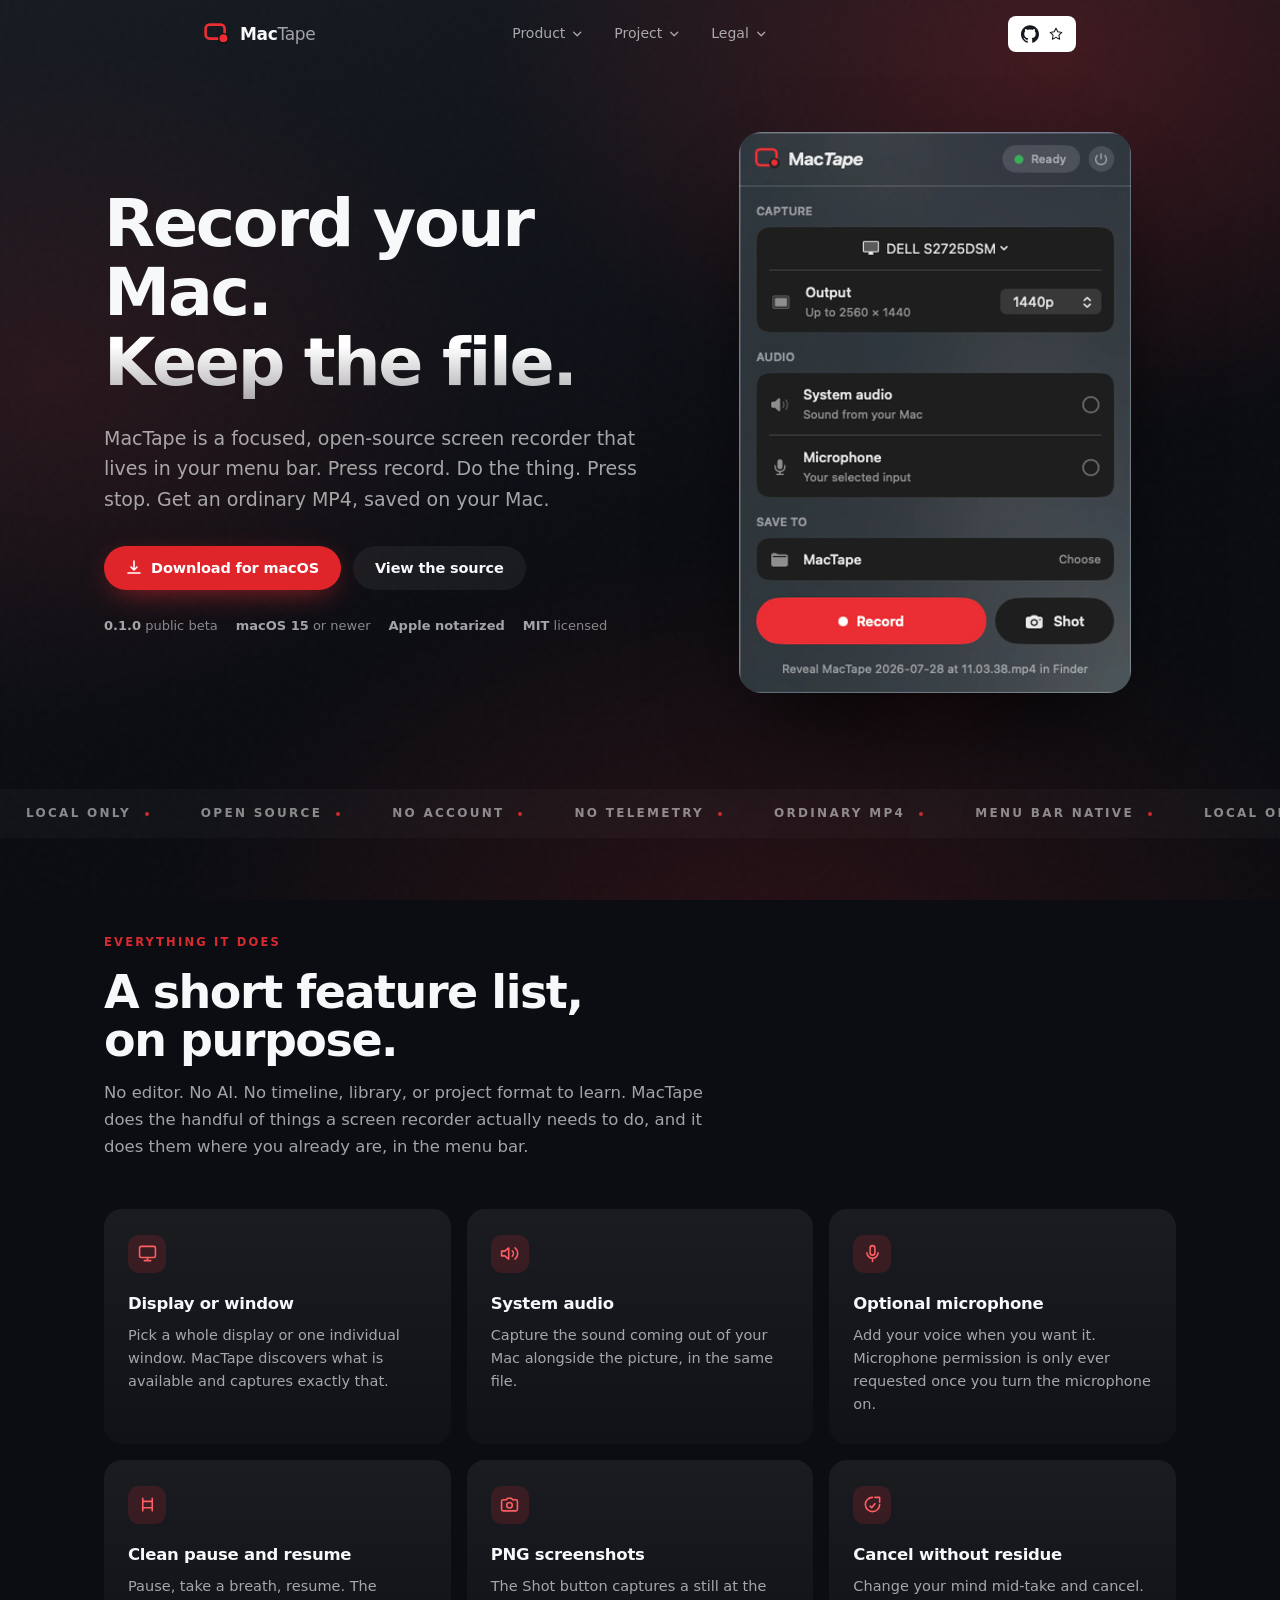
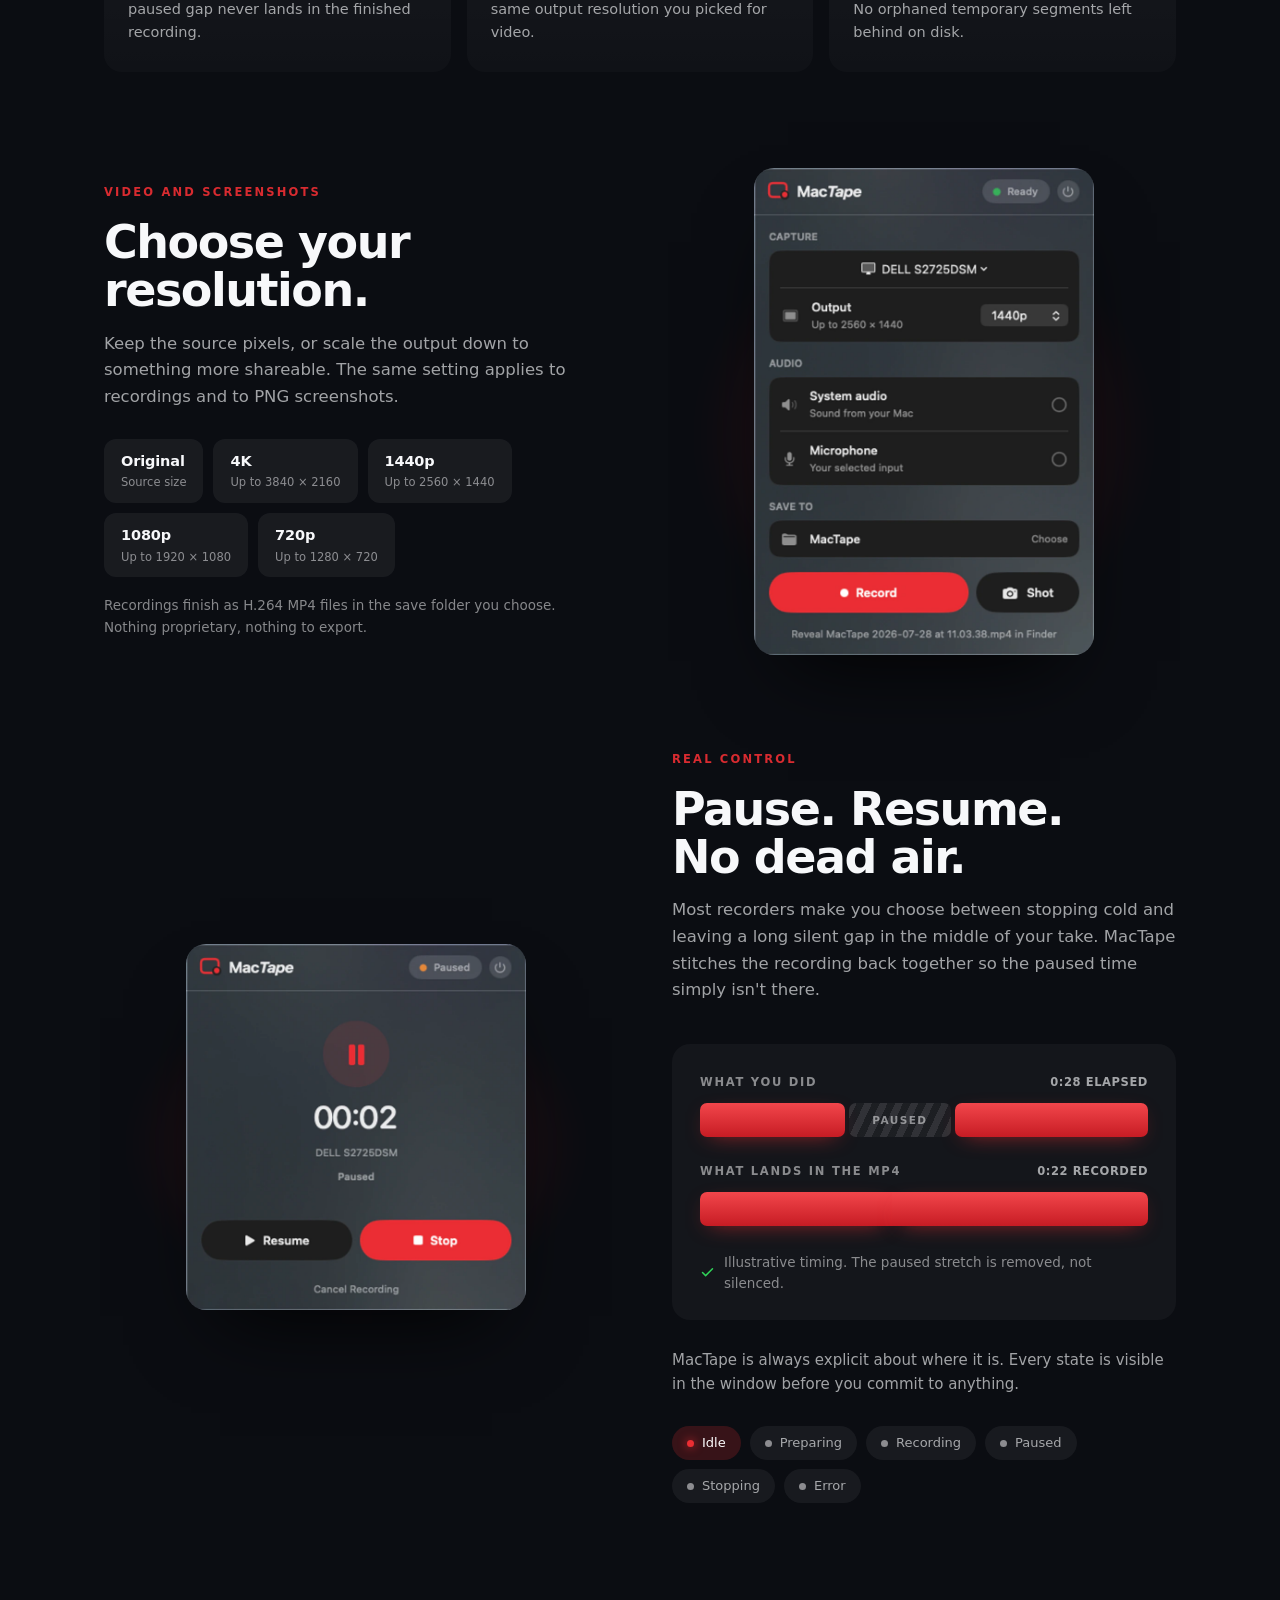
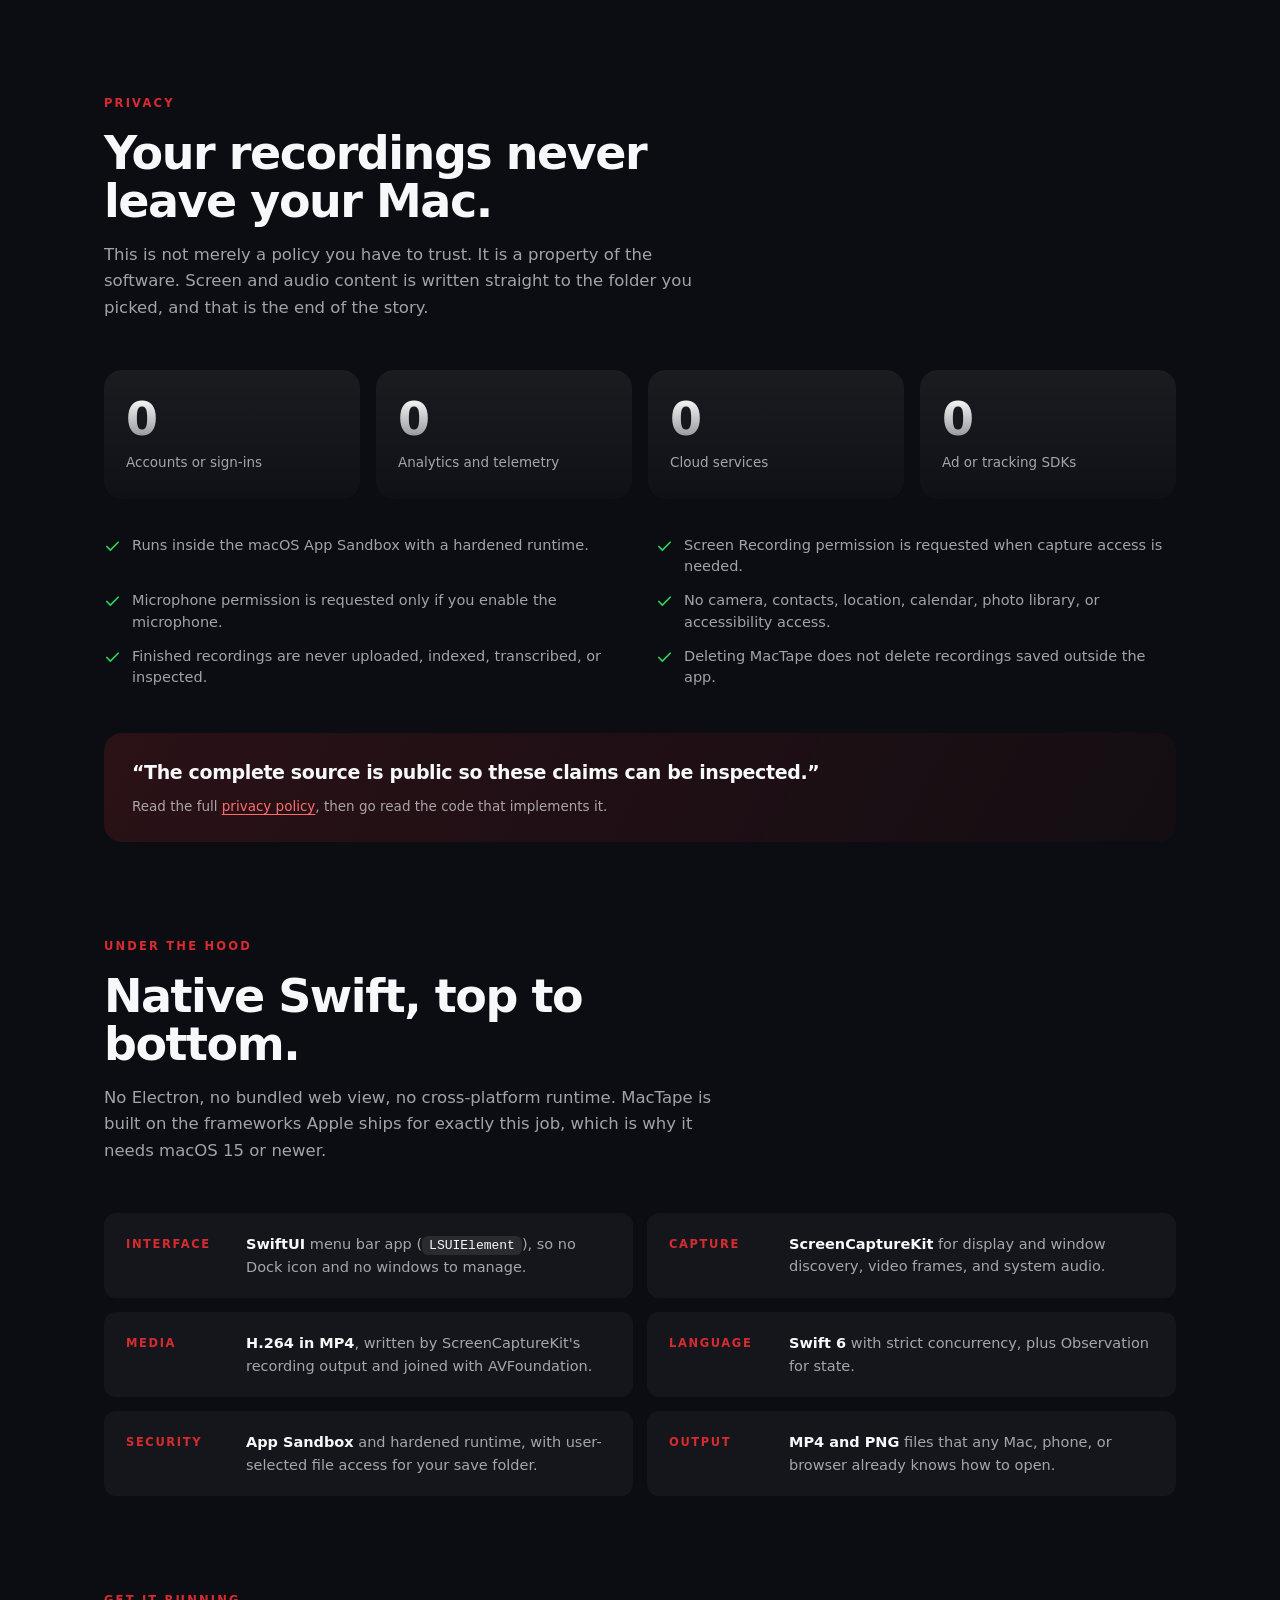
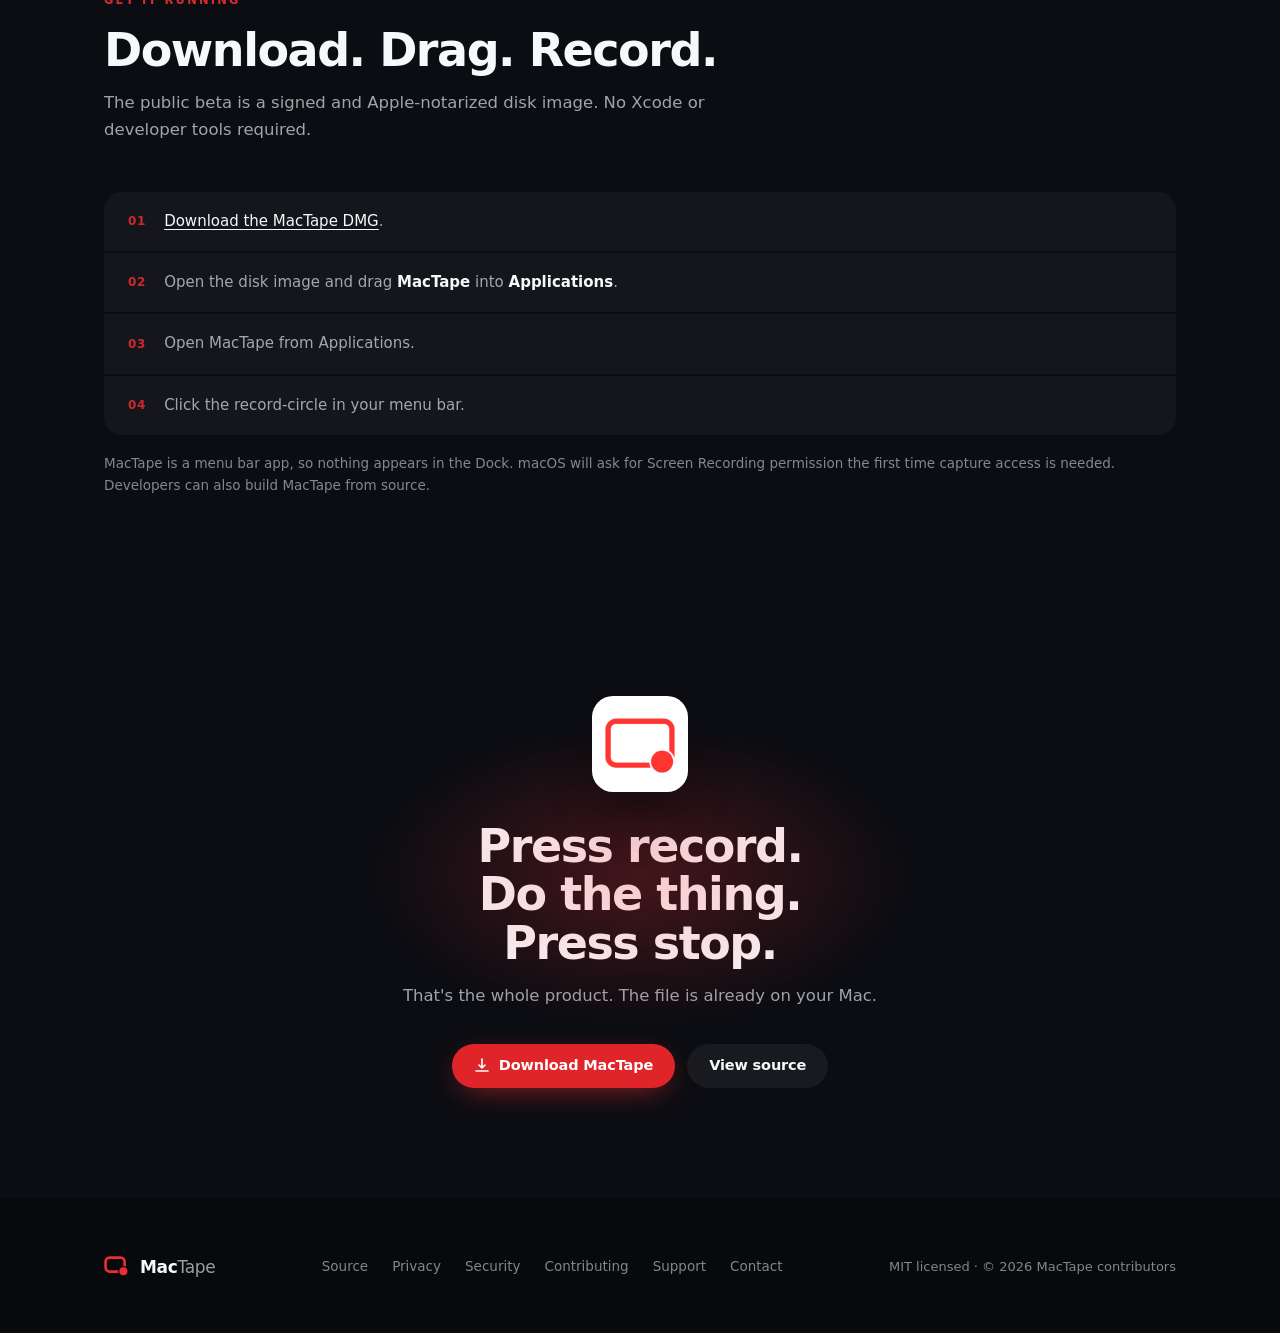
==== commit c574fb6e: "Add MacTape beta DMG download" ====
--- a/docs/index.html
+++ b/docs/index.html
@@ -53,6 +53,7 @@
           </button>
           <div class="dd-menu" role="menu">
             <div class="dd-card">
+              <a href="https://github.com/svvayyy/MacTape/releases/download/v0.1.0-beta.1/MacTape-0.1.0.dmg" rel="noopener">Download</a>
               <a href="#features">Features</a>
               <a href="#control">Control</a>
               <a href="#stack">Under the hood</a>
@@ -105,12 +106,12 @@
       </div>
 
       <nav class="chrome-mobile" aria-label="Mobile navigation">
+        <a href="https://github.com/svvayyy/MacTape/releases/download/v0.1.0-beta.1/MacTape-0.1.0.dmg" rel="noopener">Download</a>
         <a href="#features">Features</a>
         <a href="#control">Controls</a>
         <a href="#stack">How it works</a>
-        <a href="#build">Build MacTape</a>
+        <a href="#build">Install</a>
         <a href="privacy.html">Privacy</a>
-        <a href="https://github.com/svvayyy/MacTape/issues" rel="noopener">Support</a>
       </nav>
 
     </header>
@@ -127,15 +128,16 @@
           <h1>Record your Mac.<br><span class="fade">Keep the file.</span></h1>
           <p class="lede">MacTape is a focused, open-source screen recorder that lives in your menu bar. Press record. Do the thing. Press stop. Get an ordinary MP4, saved on your Mac.</p>
           <div class="hero-cta">
-            <a class="btn btn-primary" href="https://github.com/svvayyy/MacTape" rel="noopener">
-              <svg width="16" height="16" viewBox="0 0 16 16" fill="currentColor" aria-hidden="true"><path d="M8 0C3.58 0 0 3.58 0 8c0 3.54 2.29 6.53 5.47 7.59.4.07.55-.17.55-.38 0-.19-.01-.82-.01-1.49-2.01.37-2.53-.49-2.69-.94-.09-.23-.48-.94-.82-1.13-.28-.15-.68-.52-.01-.53.63-.01 1.08.58 1.23.82.72 1.21 1.87.87 2.33.66.07-.52.28-.87.51-1.07-1.78-.2-3.64-.89-3.64-3.95 0-.87.31-1.59.82-2.15-.08-.2-.36-1.02.08-2.12 0 0 .67-.21 2.2.82a7.4 7.4 0 0 1 2-.27c.68 0 1.36.09 2 .27 1.53-1.04 2.2-.82 2.2-.82.44 1.1.16 1.92.08 2.12.51.56.82 1.27.82 2.15 0 3.07-1.87 3.75-3.65 3.95.29.25.54.73.54 1.48 0 1.07-.01 1.93-.01 2.2 0 .21.15.46.55.38A8.01 8.01 0 0 0 16 8c0-4.42-3.58-8-8-8Z"/></svg>
-              View the source
+            <a class="btn btn-primary" href="https://github.com/svvayyy/MacTape/releases/download/v0.1.0-beta.1/MacTape-0.1.0.dmg" rel="noopener">
+              <svg width="16" height="16" viewBox="0 0 16 16" fill="none" stroke="currentColor" stroke-width="1.6" stroke-linecap="round" stroke-linejoin="round" aria-hidden="true"><path d="M8 1v9m0 0 3-3m-3 3L5 7M2 13h12"/></svg>
+              Download for macOS
             </a>
-            <a class="btn btn-ghost" href="#build">Build it yourself</a>
+            <a class="btn btn-ghost" href="https://github.com/svvayyy/MacTape" rel="noopener">View the source</a>
           </div>
           <div class="hero-meta">
-            <span><b>0.1.0</b> · preparing first public beta</span>
+            <span><b>0.1.0</b> public beta</span>
             <span><b>macOS 15</b> or newer</span>
+            <span><b>Apple notarized</b></span>
             <span><b>MIT</b> licensed</span>
           </div>
         </div>
@@ -348,18 +350,16 @@
     <div class="wrap">
       <div class="band-head rv">
         <div class="kicker">Get it running</div>
-        <h2>Clone it. Build it. Record.</h2>
-        <p class="sub">MacTape is preparing its first public beta, so today the way in is to build from source.</p>
+        <h2>Download. Drag. Record.</h2>
+        <p class="sub">The public beta is a signed and Apple-notarized disk image. No Xcode or developer tools required.</p>
       </div>
       <div class="steps rv">
-        <div class="step"><div class="t">Clone or download the <a href="https://github.com/svvayyy/MacTape" rel="noopener">MacTape repository</a>.</div></div>
-        <div class="step"><div class="t">Install <b>Xcode 26</b> or newer.</div></div>
-        <div class="step"><div class="t">Install <b>XcodeGen</b>.</div></div>
-        <div class="step"><div class="t">Run <code>xcodegen generate</code> in the repository root.</div></div>
-        <div class="step"><div class="t">Open <code>MacTape.xcodeproj</code>.</div></div>
-        <div class="step"><div class="t">Build and run the <code>MacTape</code> scheme.</div></div>
-      </div>
-      <p class="note">MacTape is a menu bar app, so nothing appears in the Dock. Click the record-circle in your menu bar to open it. macOS will ask for Screen Recording permission the first time capture access is needed.</p>
+        <div class="step"><div class="t"><a href="https://github.com/svvayyy/MacTape/releases/download/v0.1.0-beta.1/MacTape-0.1.0.dmg" rel="noopener">Download the MacTape DMG</a>.</div></div>
+        <div class="step"><div class="t">Open the disk image and drag <b>MacTape</b> into <b>Applications</b>.</div></div>
+        <div class="step"><div class="t">Open MacTape from Applications.</div></div>
+        <div class="step"><div class="t">Click the record-circle in your menu bar.</div></div>
+      </div>
+      <p class="note">MacTape is a menu bar app, so nothing appears in the Dock. macOS will ask for Screen Recording permission the first time capture access is needed. Developers can also <a href="https://github.com/svvayyy/MacTape#build" rel="noopener">build MacTape from source</a>.</p>
     </div>
   </section>
 
@@ -371,11 +371,11 @@
         <h2>Press record.<br>Do the thing.<br>Press stop.</h2>
         <p class="sub">That's the whole product. The file is already on your Mac.</p>
         <div class="cta-row">
-          <a class="btn btn-primary" href="https://github.com/svvayyy/MacTape" rel="noopener">
-            <svg width="16" height="16" viewBox="0 0 16 16" fill="currentColor" aria-hidden="true"><path d="M8 0C3.58 0 0 3.58 0 8c0 3.54 2.29 6.53 5.47 7.59.4.07.55-.17.55-.38 0-.19-.01-.82-.01-1.49-2.01.37-2.53-.49-2.69-.94-.09-.23-.48-.94-.82-1.13-.28-.15-.68-.52-.01-.53.63-.01 1.08.58 1.23.82.72 1.21 1.87.87 2.33.66.07-.52.28-.87.51-1.07-1.78-.2-3.64-.89-3.64-3.95 0-.87.31-1.59.82-2.15-.08-.2-.36-1.02.08-2.12 0 0 .67-.21 2.2.82a7.4 7.4 0 0 1 2-.27c.68 0 1.36.09 2 .27 1.53-1.04 2.2-.82 2.2-.82.44 1.1.16 1.92.08 2.12.51.56.82 1.27.82 2.15 0 3.07-1.87 3.75-3.65 3.95.29.25.54.73.54 1.48 0 1.07-.01 1.93-.01 2.2 0 .21.15.46.55.38A8.01 8.01 0 0 0 16 8c0-4.42-3.58-8-8-8Z"/></svg>
-            svvayyy/MacTape
+          <a class="btn btn-primary" href="https://github.com/svvayyy/MacTape/releases/download/v0.1.0-beta.1/MacTape-0.1.0.dmg" rel="noopener">
+            <svg width="16" height="16" viewBox="0 0 16 16" fill="none" stroke="currentColor" stroke-width="1.6" stroke-linecap="round" stroke-linejoin="round" aria-hidden="true"><path d="M8 1v9m0 0 3-3m-3 3L5 7M2 13h12"/></svg>
+            Download MacTape
           </a>
-          <a class="btn btn-ghost" href="https://github.com/svvayyy/MacTape/issues" rel="noopener">Report an issue</a>
+          <a class="btn btn-ghost" href="https://github.com/svvayyy/MacTape" rel="noopener">View source</a>
         </div>
       </div>
     </div>
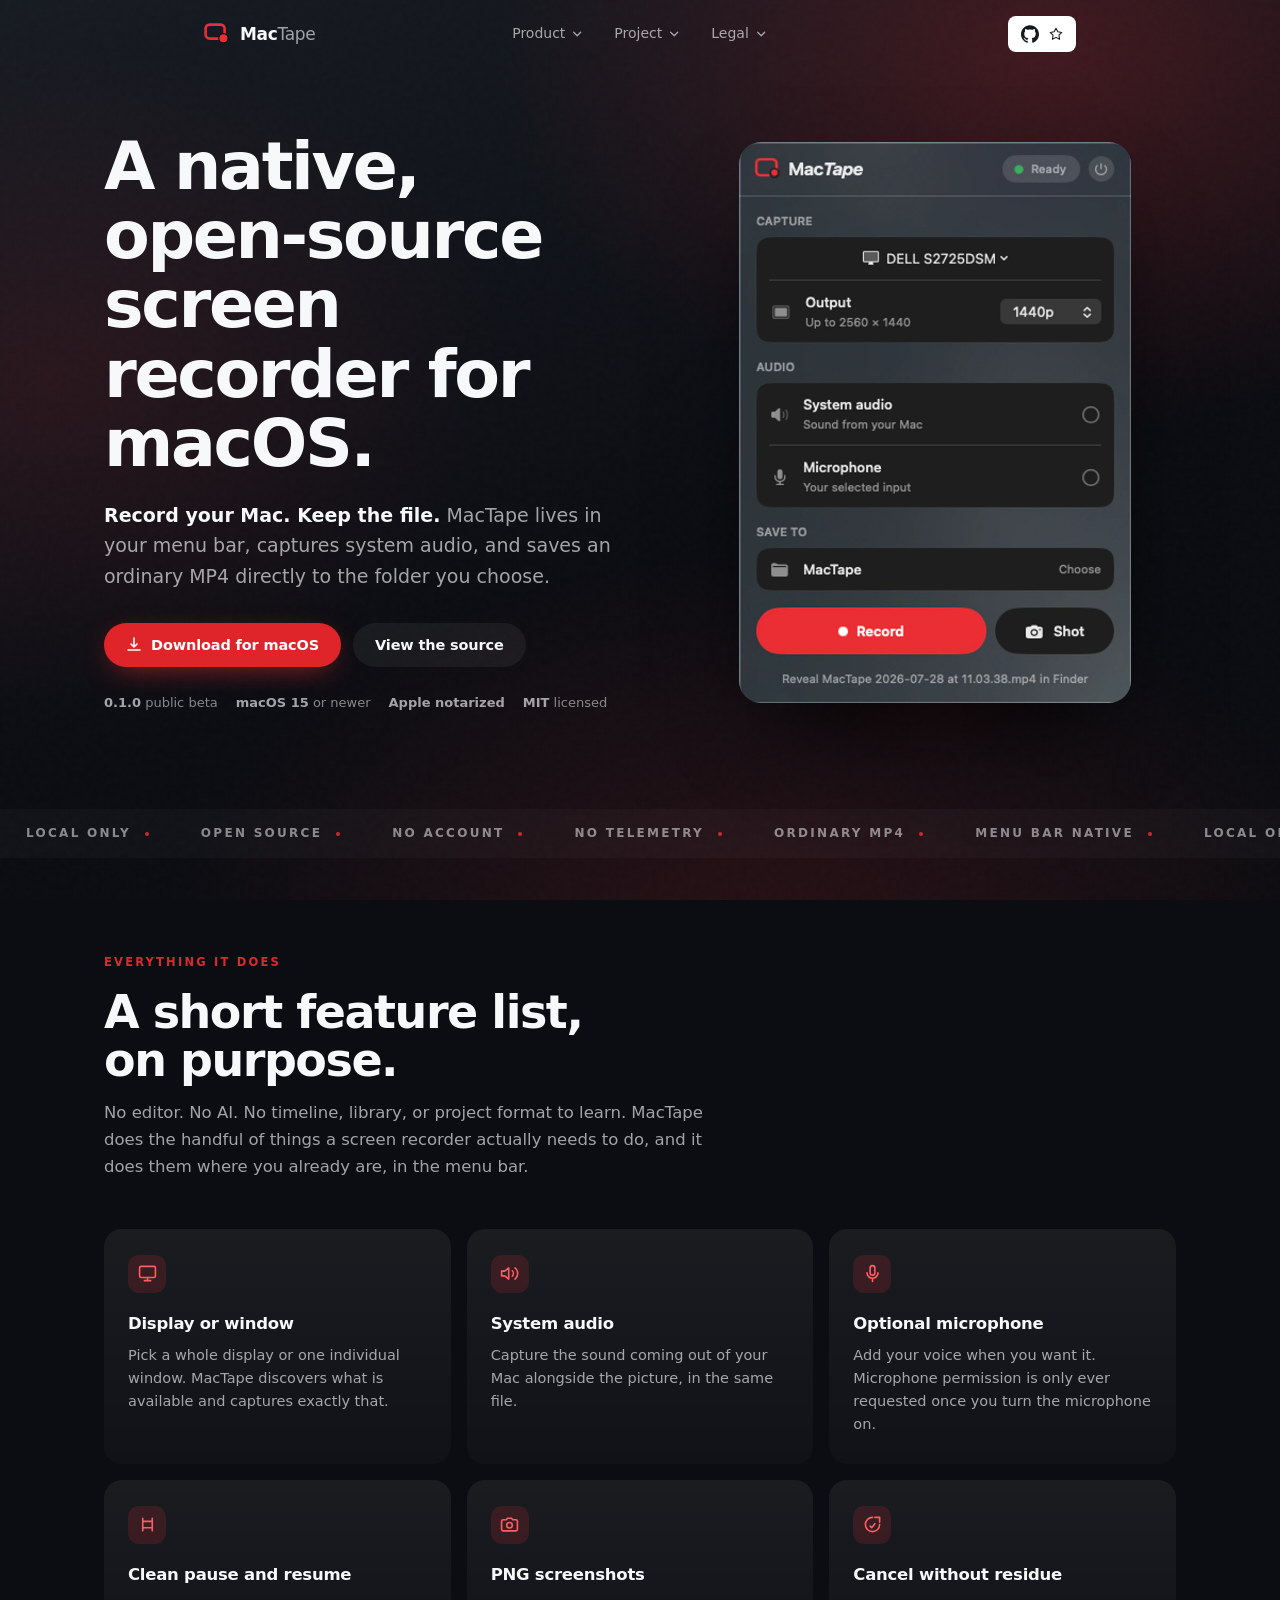
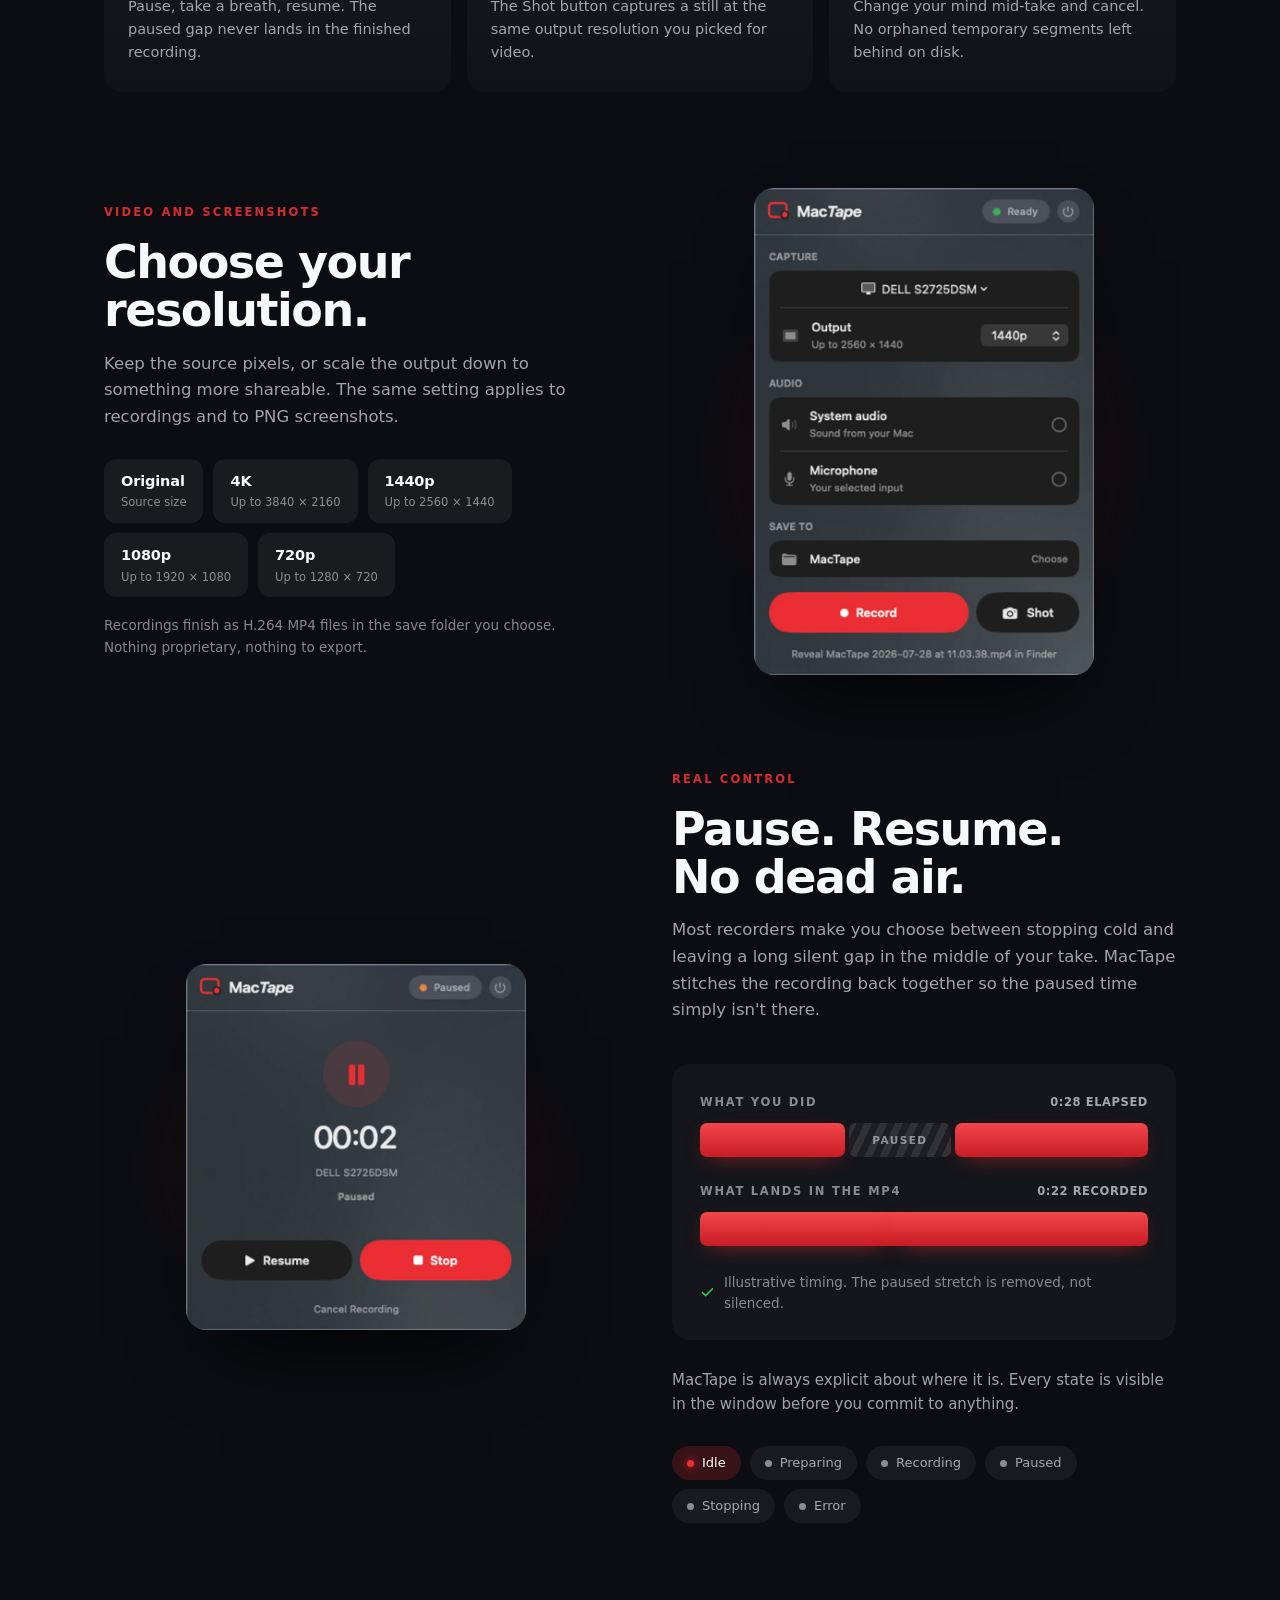
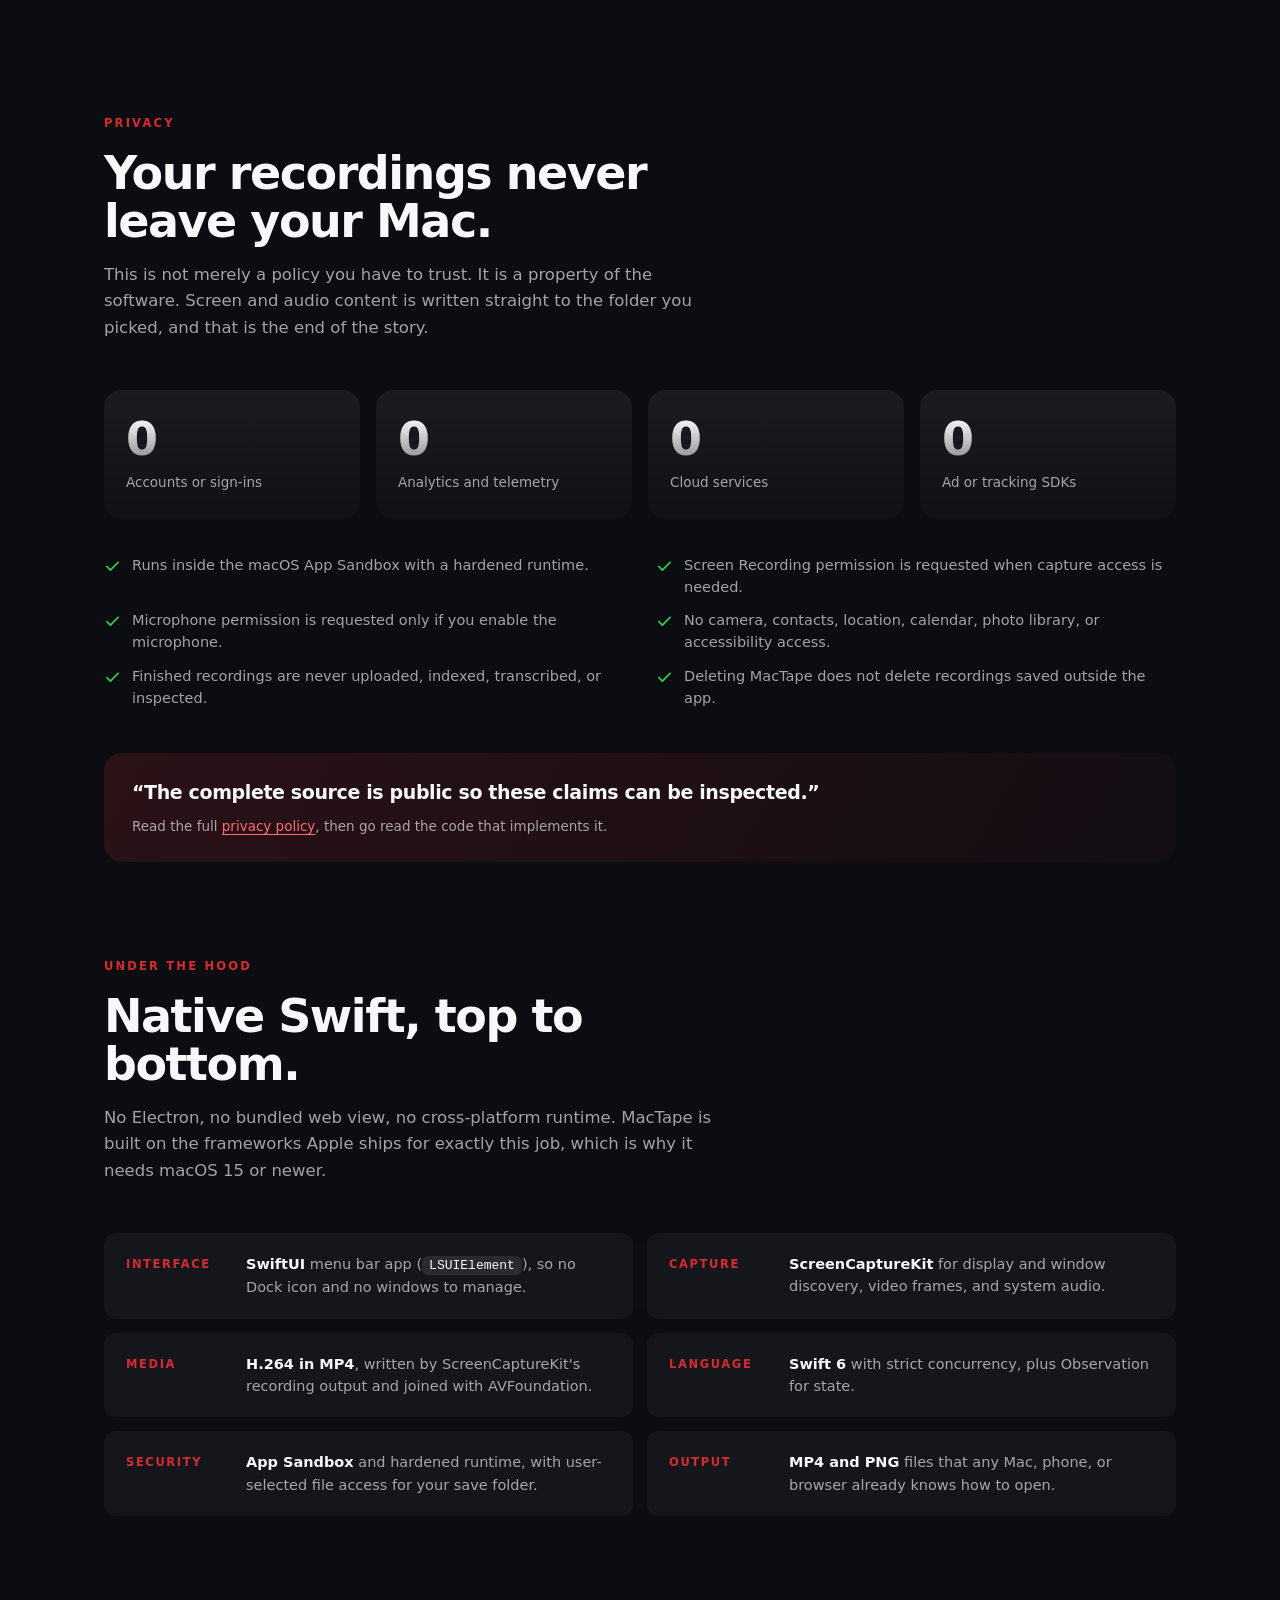
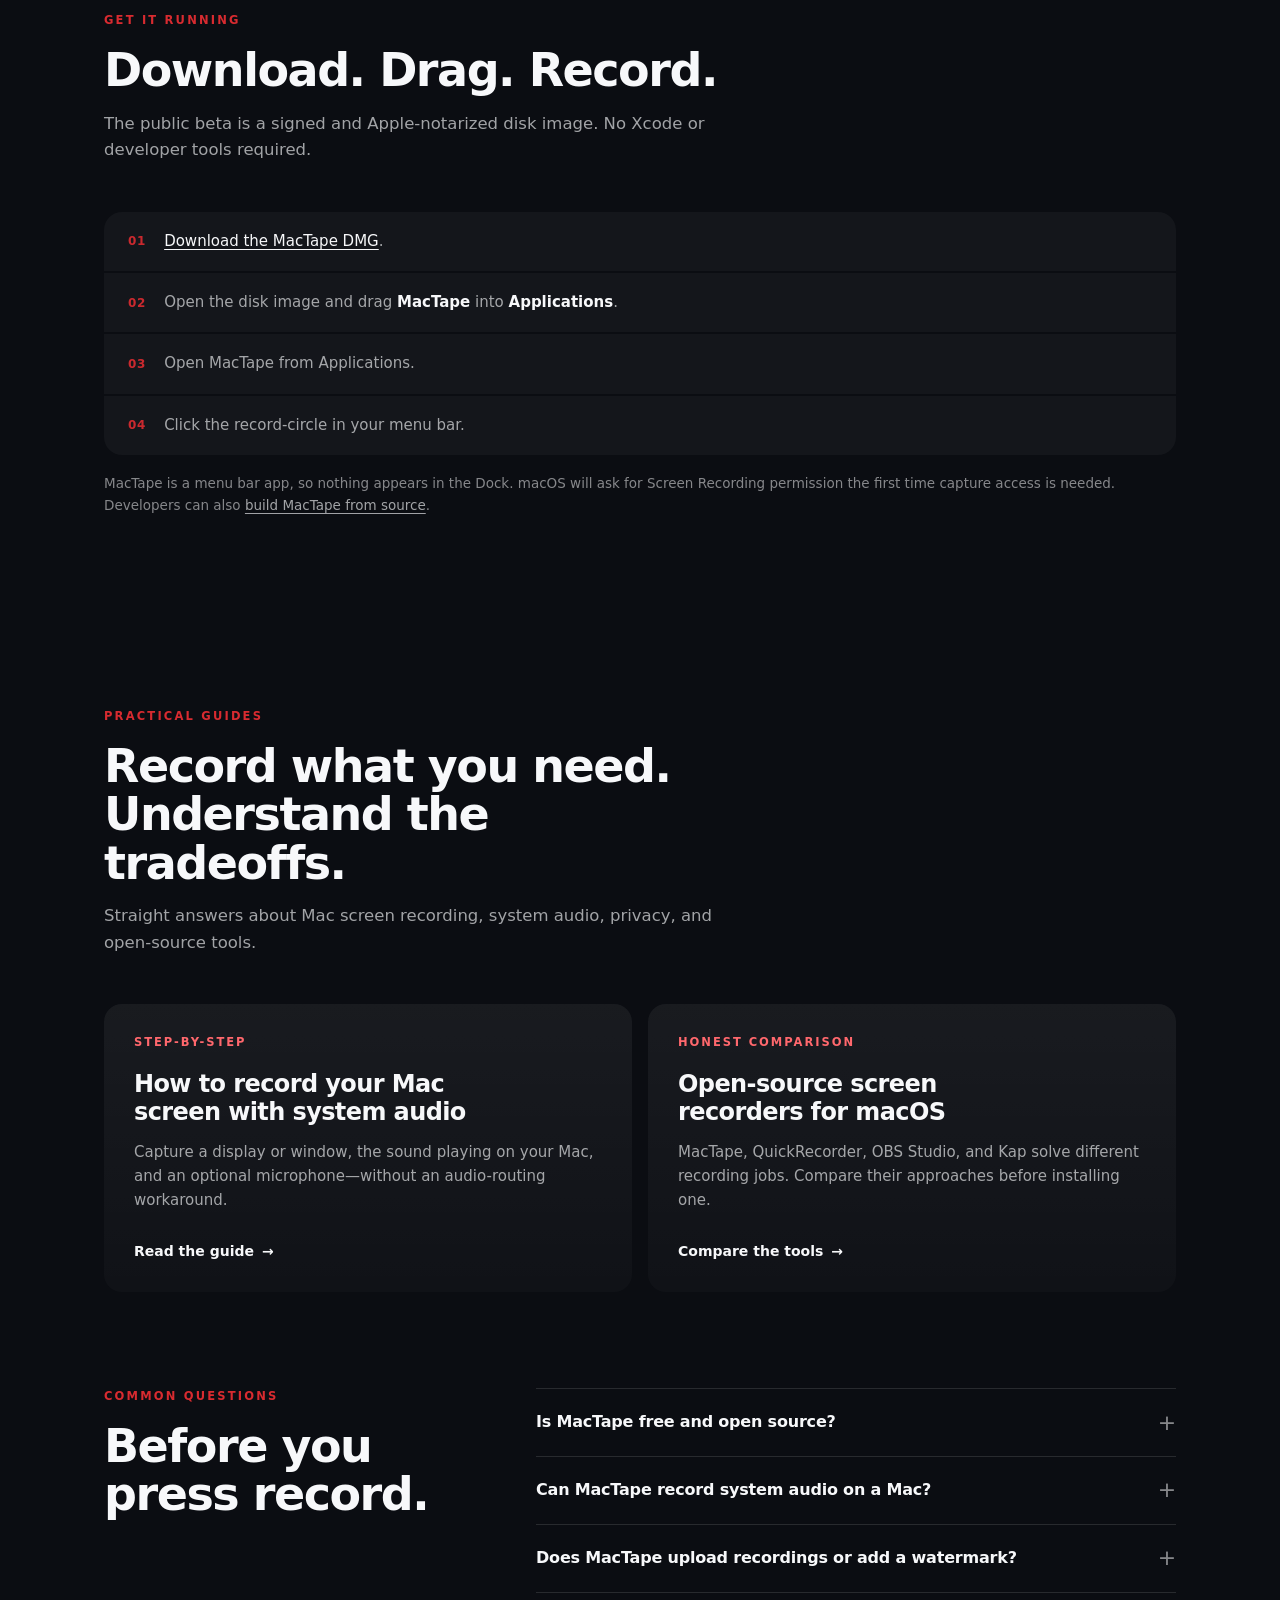
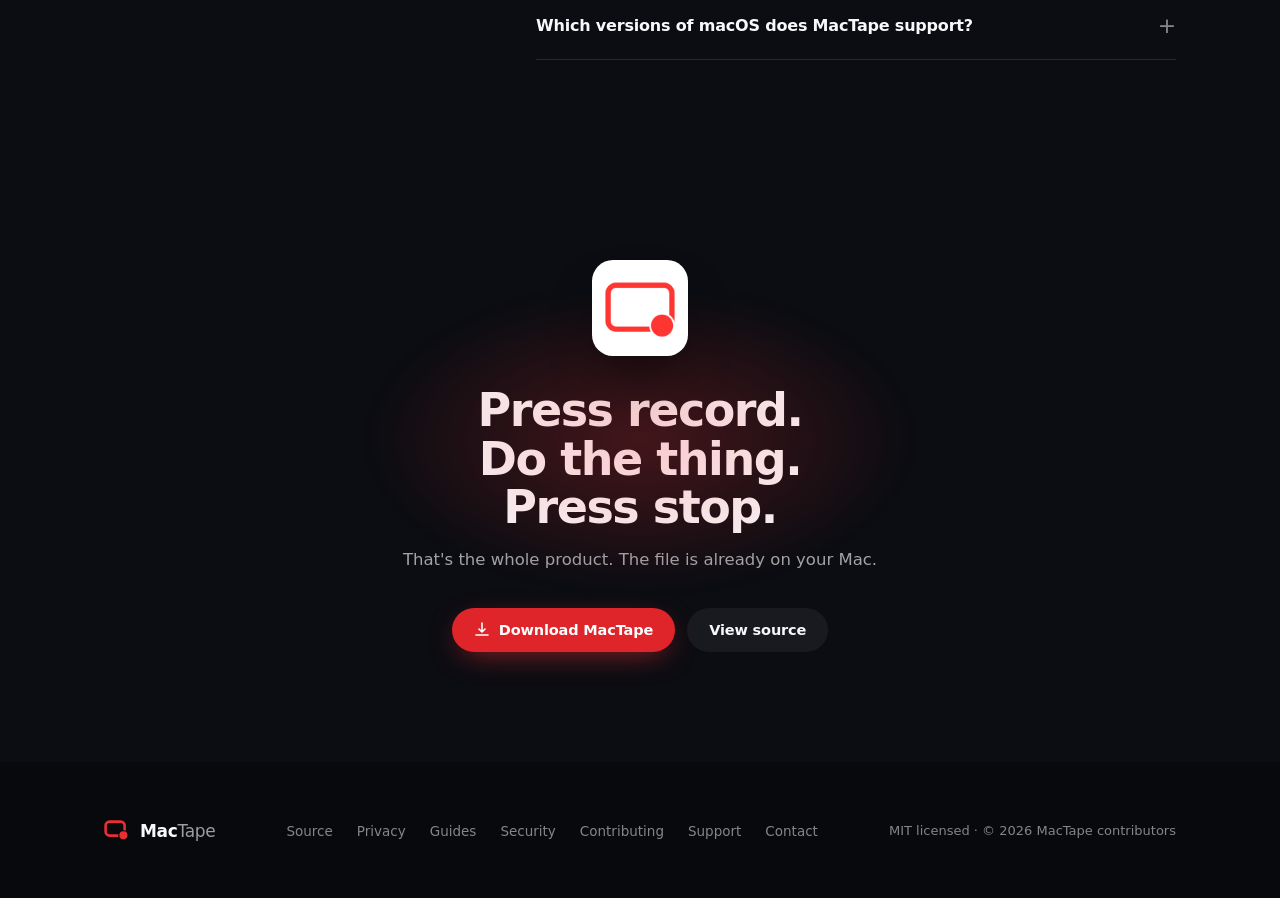
==== commit 4670ff33: "Improve MacTape search discovery" ====
--- a/docs/index.html
+++ b/docs/index.html
@@ -3,8 +3,8 @@
 <head>
 <meta charset="utf-8">
 <meta name="viewport" content="width=device-width,initial-scale=1">
-<title>MacTape · Record your Mac. Keep the file.</title>
-<meta name="description" content="MacTape is a focused, open-source screen recorder for macOS. Record a display or window with system audio and microphone, pause cleanly, and get an ordinary MP4 saved on your Mac.">
+<title>MacTape — Free, Open-Source Screen Recorder for macOS</title>
+<meta name="description" content="MacTape is a free, open-source screen recorder for macOS. Capture a display or window with system audio and microphone, then keep a local MP4.">
 <meta name="theme-color" content="#0b0d12">
 <meta name="google-site-verification" content="wOvxlQoMo4nfVzHSDWtysTxTVVoxUggC68DK9niwi4Q">
 <link rel="canonical" href="https://mactape.cc/">
@@ -13,14 +13,85 @@
 <link rel="apple-touch-icon" href="assets/icon-256.png">
 <meta property="og:type" content="website">
 <meta property="og:site_name" content="MacTape">
-<meta property="og:title" content="MacTape · Record your Mac. Keep the file.">
+<meta property="og:title" content="MacTape — Free, Open-Source Screen Recorder for macOS">
 <meta property="og:description" content="A focused, open-source screen recorder that lives in your macOS menu bar and saves ordinary MP4 files. Local only. No account.">
 <meta property="og:url" content="https://mactape.cc/">
 <meta property="og:image" content="https://mactape.cc/assets/og-image.jpg">
 <meta name="twitter:card" content="summary_large_image">
-<meta name="twitter:title" content="MacTape · Record your Mac. Keep the file.">
+<meta name="twitter:title" content="MacTape — Free, Open-Source Screen Recorder for macOS">
 <meta name="twitter:description" content="A focused, open-source screen recorder for macOS. Local only. No account.">
 <meta name="twitter:image" content="https://mactape.cc/assets/og-image.jpg">
+<script type="application/ld+json">
+{
+  "@context": "https://schema.org",
+  "@type": "SoftwareApplication",
+  "name": "MacTape",
+  "description": "A free, native, open-source screen recorder for macOS with system audio, optional microphone capture, screenshots, and local MP4 output.",
+  "url": "https://mactape.cc/",
+  "sameAs": "https://github.com/svvayyy/MacTape",
+  "downloadUrl": "https://github.com/svvayyy/MacTape/releases/download/v0.1.0-beta.1/MacTape-0.1.0.dmg",
+  "applicationCategory": "MultimediaApplication",
+  "operatingSystem": "macOS 15 or newer",
+  "softwareVersion": "0.1.0",
+  "softwareRequirements": "macOS 15 or newer",
+  "isAccessibleForFree": true,
+  "offers": {
+    "@type": "Offer",
+    "price": "0",
+    "priceCurrency": "USD",
+    "availability": "https://schema.org/InStock",
+    "url": "https://github.com/svvayyy/MacTape/releases/download/v0.1.0-beta.1/MacTape-0.1.0.dmg"
+  },
+  "license": "https://opensource.org/license/mit",
+  "image": "https://mactape.cc/assets/icon-1024.png",
+  "screenshot": "https://mactape.cc/assets/ui-idle.png",
+  "author": {
+    "@type": "Organization",
+    "name": "MacTape contributors",
+    "url": "https://github.com/svvayyy/MacTape/graphs/contributors"
+  }
+}
+</script>
+<script type="application/ld+json">
+{
+  "@context": "https://schema.org",
+  "@type": "FAQPage",
+  "mainEntity": [
+    {
+      "@type": "Question",
+      "name": "Is MacTape free and open source?",
+      "acceptedAnswer": {
+        "@type": "Answer",
+        "text": "Yes. MacTape is free to download, its complete source code is public, and it is released under the MIT License."
+      }
+    },
+    {
+      "@type": "Question",
+      "name": "Can MacTape record system audio on a Mac?",
+      "acceptedAnswer": {
+        "@type": "Answer",
+        "text": "Yes. MacTape can record the sound playing on your Mac together with a display or window, and microphone capture is optional."
+      }
+    },
+    {
+      "@type": "Question",
+      "name": "Does MacTape upload recordings or add a watermark?",
+      "acceptedAnswer": {
+        "@type": "Answer",
+        "text": "No. MacTape saves ordinary MP4 files directly to the folder you choose. It has no cloud service, account, telemetry, or watermark."
+      }
+    },
+    {
+      "@type": "Question",
+      "name": "Which versions of macOS does MacTape support?",
+      "acceptedAnswer": {
+        "@type": "Answer",
+        "text": "MacTape 0.1.0 requires macOS 15 or newer."
+      }
+    }
+  ]
+}
+</script>
 <link rel="stylesheet" href="assets/site.css">
 </head>
 <body>
@@ -57,6 +128,7 @@
               <a href="#features">Features</a>
               <a href="#control">Control</a>
               <a href="#stack">Under the hood</a>
+              <a href="#guides">Guides</a>
             </div>
           </div>
         </div>
@@ -110,6 +182,7 @@
         <a href="#features">Features</a>
         <a href="#control">Controls</a>
         <a href="#stack">How it works</a>
+        <a href="#guides">Guides</a>
         <a href="#build">Install</a>
         <a href="privacy.html">Privacy</a>
       </nav>
@@ -125,8 +198,8 @@
     <div class="wrap">
       <div class="hero-grid">
         <div>
-          <h1>Record your Mac.<br><span class="fade">Keep the file.</span></h1>
-          <p class="lede">MacTape is a focused, open-source screen recorder that lives in your menu bar. Press record. Do the thing. Press stop. Get an ordinary MP4, saved on your Mac.</p>
+          <h1>A native, open-source screen recorder for macOS.</h1>
+          <p class="lede"><strong>Record your Mac. Keep the file.</strong> MacTape lives in your menu bar, captures system audio, and saves an ordinary MP4 directly to the folder you choose.</p>
           <div class="hero-cta">
             <a class="btn btn-primary" href="https://github.com/svvayyy/MacTape/releases/download/v0.1.0-beta.1/MacTape-0.1.0.dmg" rel="noopener">
               <svg width="16" height="16" viewBox="0 0 16 16" fill="none" stroke="currentColor" stroke-width="1.6" stroke-linecap="round" stroke-linejoin="round" aria-hidden="true"><path d="M8 1v9m0 0 3-3m-3 3L5 7M2 13h12"/></svg>
@@ -363,6 +436,59 @@
     </div>
   </section>
 
+  <!-- GUIDES -->
+  <section class="band" id="guides">
+    <div class="wrap">
+      <div class="band-head rv">
+        <div class="kicker">Practical guides</div>
+        <h2>Record what you need.<br>Understand the tradeoffs.</h2>
+        <p class="sub">Straight answers about Mac screen recording, system audio, privacy, and open-source tools.</p>
+      </div>
+      <div class="guide-cards">
+        <a class="guide-card rv" href="record-mac-screen-with-system-audio.html">
+          <span class="guide-type">Step-by-step</span>
+          <h3>How to record your Mac screen with system audio</h3>
+          <p>Capture a display or window, the sound playing on your Mac, and an optional microphone—without an audio-routing workaround.</p>
+          <span class="guide-link">Read the guide <span aria-hidden="true">→</span></span>
+        </a>
+        <a class="guide-card rv" href="open-source-macos-screen-recorders.html">
+          <span class="guide-type">Honest comparison</span>
+          <h3>Open-source screen recorders for macOS</h3>
+          <p>MacTape, QuickRecorder, OBS Studio, and Kap solve different recording jobs. Compare their approaches before installing one.</p>
+          <span class="guide-link">Compare the tools <span aria-hidden="true">→</span></span>
+        </a>
+      </div>
+    </div>
+  </section>
+
+  <!-- FAQ -->
+  <section class="band band-joined" id="faq">
+    <div class="wrap faq-wrap">
+      <div class="band-head rv">
+        <div class="kicker">Common questions</div>
+        <h2>Before you press record.</h2>
+      </div>
+      <div class="faq-list">
+        <details class="faq-item rv">
+          <summary>Is MacTape free and open source?</summary>
+          <p>Yes. MacTape is free to download, its complete source code is public, and it is released under the <a href="https://github.com/svvayyy/MacTape/blob/main/LICENSE" rel="noopener">MIT License</a>.</p>
+        </details>
+        <details class="faq-item rv">
+          <summary>Can MacTape record system audio on a Mac?</summary>
+          <p>Yes. MacTape can record the sound playing on your Mac together with a display or window. Microphone capture is optional and controlled separately.</p>
+        </details>
+        <details class="faq-item rv">
+          <summary>Does MacTape upload recordings or add a watermark?</summary>
+          <p>No. MacTape saves ordinary MP4 files directly to the folder you choose. It has no cloud service, account, telemetry, or watermark.</p>
+        </details>
+        <details class="faq-item rv">
+          <summary>Which versions of macOS does MacTape support?</summary>
+          <p>MacTape 0.1.0 requires macOS 15 or newer because it uses Apple’s modern ScreenCaptureKit recording APIs.</p>
+        </details>
+      </div>
+    </div>
+  </section>
+
   <!-- CTA -->
   <section class="cta">
     <div class="wrap">
@@ -398,6 +524,7 @@
     <div class="foot-links">
       <a href="https://github.com/svvayyy/MacTape" rel="noopener">Source</a>
       <a href="privacy.html">Privacy</a>
+      <a href="#guides">Guides</a>
       <a href="https://github.com/svvayyy/MacTape/blob/main/SECURITY.md" rel="noopener">Security</a>
       <a href="https://github.com/svvayyy/MacTape/blob/main/CONTRIBUTING.md" rel="noopener">Contributing</a>
       <a href="https://github.com/svvayyy/MacTape/issues" rel="noopener">Support</a>
--- a/docs/assets/site.css
+++ b/docs/assets/site.css
@@ -19,7 +19,7 @@
 }
 
 *{box-sizing:border-box;margin:0;padding:0}
-html{scroll-behavior:smooth;-webkit-text-size-adjust:100%;scroll-padding-top:96px}
+html{scroll-behavior:smooth;-webkit-text-size-adjust:100%;scroll-padding-top:96px;overflow-x:hidden}
 body{
   background:var(--bg);
   color:var(--ink);
@@ -103,6 +103,7 @@
 .dd[data-open="true"] .dd-card a:nth-child(1){transition-delay:.04s}
 .dd[data-open="true"] .dd-card a:nth-child(2){transition-delay:.08s}
 .dd[data-open="true"] .dd-card a:nth-child(3){transition-delay:.12s}
+.dd[data-open="true"] .dd-card a:nth-child(4){transition-delay:.16s}
 .dd-card a:hover{background:var(--panel);color:var(--ink)}
 
 /* GitHub star pill */
@@ -165,6 +166,7 @@
 h1 .fade{display:inline-block;padding-bottom:.06em;
   background:linear-gradient(180deg,#fff 25%,rgba(247,248,250,.66));-webkit-background-clip:text;background-clip:text;color:transparent}
 .lede{margin-top:22px;font-size:clamp(16.5px,1.5vw,19px);line-height:1.6;color:var(--ink-2);max-width:29em}
+.lede strong{color:var(--ink);font-weight:650}
 .hero-cta{display:flex;flex-wrap:wrap;gap:12px;margin-top:32px}
 .hero-meta{margin-top:26px;font-size:13px;color:var(--ink-3);display:flex;flex-wrap:wrap;gap:8px 18px}
 .hero-meta b{color:var(--ink-2);font-weight:600}
@@ -302,6 +304,76 @@
 .step .t b{color:var(--ink);font-weight:600}
 .step .t a{color:var(--ink);text-decoration:underline;text-underline-offset:3px}
 .note{margin-top:18px;font-size:13.5px;color:var(--ink-3);line-height:1.6}
+.note a{color:var(--ink-2);text-decoration:underline;text-underline-offset:3px}
+
+/* guides and FAQ */
+.guide-cards{display:grid;grid-template-columns:repeat(2,minmax(0,1fr));gap:16px}
+.guide-card{display:flex;min-height:260px;flex-direction:column;padding:30px;border-radius:var(--r-l);
+  background:linear-gradient(180deg,rgba(255,255,255,.058),rgba(255,255,255,.022));
+  transition:transform .28s var(--ease),background .28s var(--ease)}
+.guide-card:hover{transform:translateY(-3px);background:linear-gradient(180deg,rgba(255,255,255,.082),rgba(255,255,255,.034))}
+.guide-type{font-size:11.5px;font-weight:700;letter-spacing:.17em;text-transform:uppercase;color:#ff686d}
+.guide-card h3{max-width:15em;margin-top:18px;font-size:24px;line-height:1.18;letter-spacing:-.025em}
+.guide-card p{max-width:34em;margin-top:13px;font-size:15px;line-height:1.62;color:var(--ink-2)}
+.guide-link{display:inline-flex;align-items:center;gap:8px;margin-top:auto;padding-top:28px;font-size:14px;font-weight:650}
+.guide-link span{transition:transform .2s var(--ease)}
+.guide-card:hover .guide-link span{transform:translateX(4px)}
+.faq-wrap{display:grid;grid-template-columns:minmax(220px,.72fr) minmax(0,1.28fr);gap:72px;align-items:start}
+.faq-wrap .band-head{margin-bottom:0}
+.faq-list{border-top:1px solid rgba(255,255,255,.12)}
+.faq-item{border-bottom:1px solid rgba(255,255,255,.12)}
+.faq-item summary{display:flex;align-items:center;justify-content:space-between;gap:24px;padding:21px 0;
+  list-style:none;cursor:pointer;font-size:16px;font-weight:620;letter-spacing:-.012em}
+.faq-item summary::-webkit-details-marker{display:none}
+.faq-item summary::after{content:"+";font-size:22px;line-height:1;color:var(--ink-3);font-weight:400}
+.faq-item[open] summary::after{content:"–"}
+.faq-item p{max-width:42em;padding:0 40px 22px 0;font-size:14.5px;line-height:1.65;color:var(--ink-2)}
+.faq-item a{color:#ff7478;text-decoration:underline;text-underline-offset:3px}
+
+/* Editorial guides */
+.article-hero{padding:144px 0 70px}
+.article-hero-inner{max-width:820px}
+.article-kicker{display:flex;flex-wrap:wrap;align-items:center;gap:10px 18px;color:var(--ink-3);
+  font-size:12px;font-weight:650;letter-spacing:.08em;text-transform:uppercase}
+.article-kicker span:first-child{color:#ff686d}
+.article-hero h1{max-width:12.5em;margin-top:24px;font-size:clamp(40px,6vw,70px);line-height:1.04}
+.article-dek{max-width:42em;margin-top:24px;color:var(--ink-2);font-size:clamp(17px,1.7vw,20px);line-height:1.62}
+.article-meta{display:flex;flex-wrap:wrap;gap:8px 20px;margin-top:28px;color:var(--ink-3);font-size:13px}
+.article-meta time,.article-meta span{font-variant-numeric:tabular-nums}
+.article-shell{display:grid;grid-template-columns:220px minmax(0,720px);gap:64px;align-items:start;padding-bottom:110px}
+.article-toc{position:sticky;top:104px;display:flex;flex-direction:column;gap:2px}
+.article-toc strong{margin-bottom:10px;color:var(--ink-3);font-size:11px;letter-spacing:.16em;text-transform:uppercase}
+.article-toc a{padding:7px 10px;border-radius:7px;color:var(--ink-3);font-size:13.5px;transition:background .18s,color .18s}
+.article-toc a:hover{background:rgba(255,255,255,.05);color:var(--ink)}
+.article{min-width:0;color:var(--ink-2);font-size:16px;line-height:1.72}
+.article>*+*{margin-top:22px}
+.article h2{scroll-margin-top:100px;margin-top:58px;color:var(--ink);font-size:30px;line-height:1.15;letter-spacing:-.025em}
+.article h3{scroll-margin-top:100px;margin-top:34px;color:var(--ink);font-size:20px;line-height:1.25;letter-spacing:-.015em}
+.article p strong,.article li strong{color:var(--ink);font-weight:650}
+.article a{color:#ff7478;text-decoration:underline;text-decoration-thickness:1px;text-underline-offset:3px}
+.article ul,.article ol{display:flex;flex-direction:column;gap:11px;padding-left:22px}
+.article li{padding-left:5px}
+.article .answer{padding:24px 26px;border-left:3px solid var(--red);border-radius:0 var(--r-m) var(--r-m) 0;
+  background:rgba(255,255,255,.045);color:var(--ink);font-size:17px;line-height:1.62}
+.article .callout{padding:22px 24px;border-radius:var(--r-m);background:rgba(255,255,255,.045);font-size:14.5px}
+.article .callout b{display:block;margin-bottom:6px;color:var(--ink)}
+.article figure{margin:38px 0}
+.article figure img{width:min(100%,560px);border-radius:18px;box-shadow:0 30px 70px -35px rgba(0,0,0,.9)}
+.article figcaption{max-width:560px;margin-top:10px;color:var(--ink-3);font-size:12.5px}
+.article table{width:100%;border-collapse:collapse;margin-top:28px;font-size:14px;line-height:1.45}
+.table-scroll{max-width:100%;overflow-x:auto;-webkit-overflow-scrolling:touch}
+.table-scroll table{min-width:620px}
+.article th,.article td{padding:14px 12px;border-bottom:1px solid rgba(255,255,255,.1);text-align:left;vertical-align:top}
+.article th{color:var(--ink);font-size:11.5px;letter-spacing:.09em;text-transform:uppercase}
+.article td:first-child{color:var(--ink);font-weight:650}
+.article .article-cta{display:flex;align-items:center;justify-content:space-between;gap:28px;margin-top:60px;padding:28px;
+  border-radius:var(--r-l);background:linear-gradient(120deg,rgba(235,46,51,.14),rgba(255,255,255,.035))}
+.article-cta h2{margin:0;font-size:24px}
+.article-cta p{margin-top:6px;font-size:14px}
+.article-cta .btn{flex:none;color:#fff;text-decoration:none}
+.sources{margin-top:54px;padding-top:24px;border-top:1px solid rgba(255,255,255,.1)}
+.sources h2{margin-top:0;font-size:20px}
+.sources li{font-size:14px}
 
 /* closing CTA */
 .cta{position:relative;text-align:center;padding:104px 0 110px;overflow:hidden}
@@ -374,6 +446,11 @@
   .split.rev .split-media{order:0}
   .zeros{grid-template-columns:1fr 1fr}
   .stack{grid-template-columns:1fr}
+  .faq-wrap{grid-template-columns:1fr;gap:34px}
+  .article-shell{grid-template-columns:1fr;gap:32px}
+  .article-toc{position:static;flex-direction:row;flex-wrap:wrap;gap:6px}
+  .article-toc strong{width:100%;margin-bottom:4px}
+  .article-toc a{background:rgba(255,255,255,.05)}
   .legal{padding:124px 0 16px}
   .legal-body{grid-template-columns:1fr;gap:32px;padding-top:40px}
   .legal-toc{position:static;flex-direction:row;flex-wrap:wrap;gap:6px}
@@ -383,6 +460,8 @@
 @media (max-width:620px){
   .band{padding:72px 0}
   .cards{grid-template-columns:1fr}
+  .guide-cards{grid-template-columns:1fr}
+  .guide-card{min-height:240px;padding:26px 22px}
   .checklist{grid-template-columns:1fr}
   .zeros{grid-template-columns:1fr 1fr}
   .zero b{font-size:38px}
@@ -392,6 +471,11 @@
   .row{flex-direction:column;gap:8px}
   .row .k{min-width:0}
   .legal-block{padding:24px 22px}
+  .article-hero{padding:120px 0 54px}
+  .article-shell{padding-bottom:80px}
+  .article h2{font-size:27px}
+  .article .article-cta{align-items:flex-start;flex-direction:column;padding:24px 22px}
+  .article-cta .btn{width:100%;justify-content:center}
   .foot{flex-direction:column;align-items:flex-start}
 }
 @media (prefers-reduced-motion:reduce){
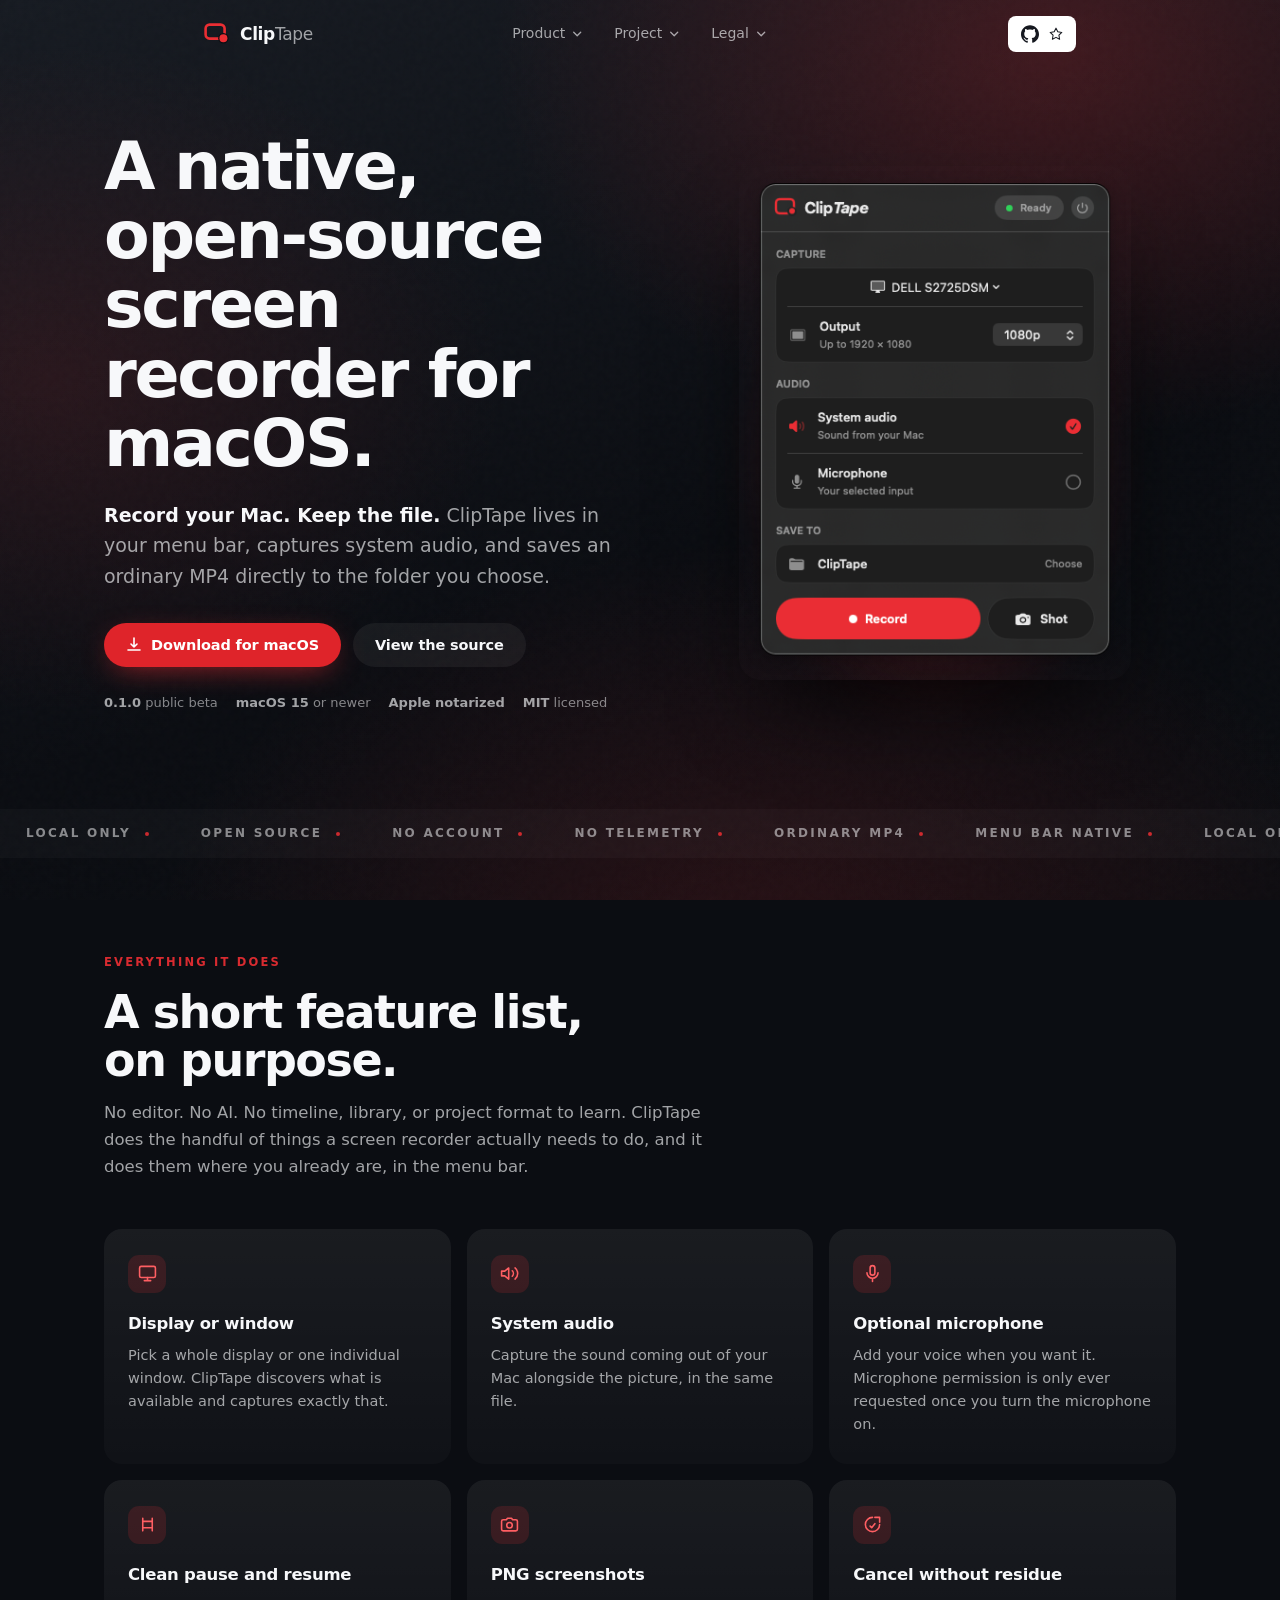
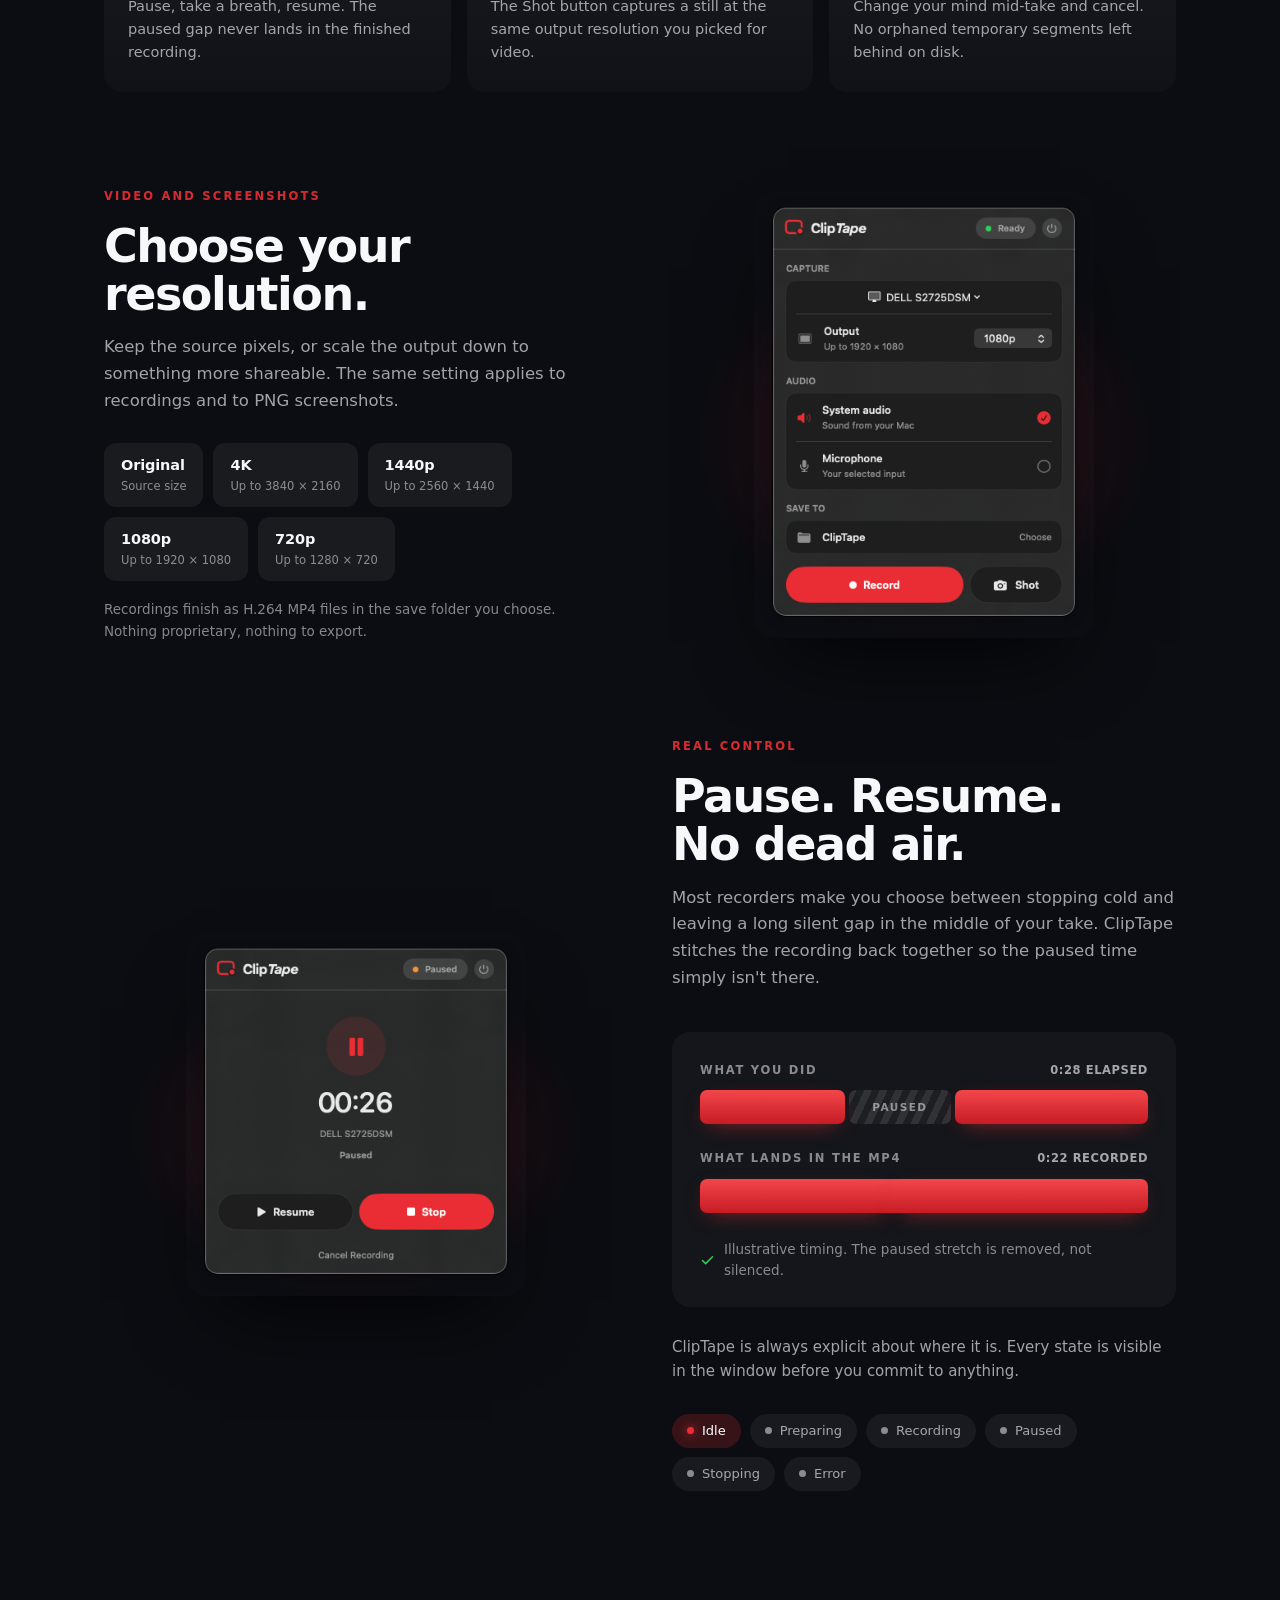
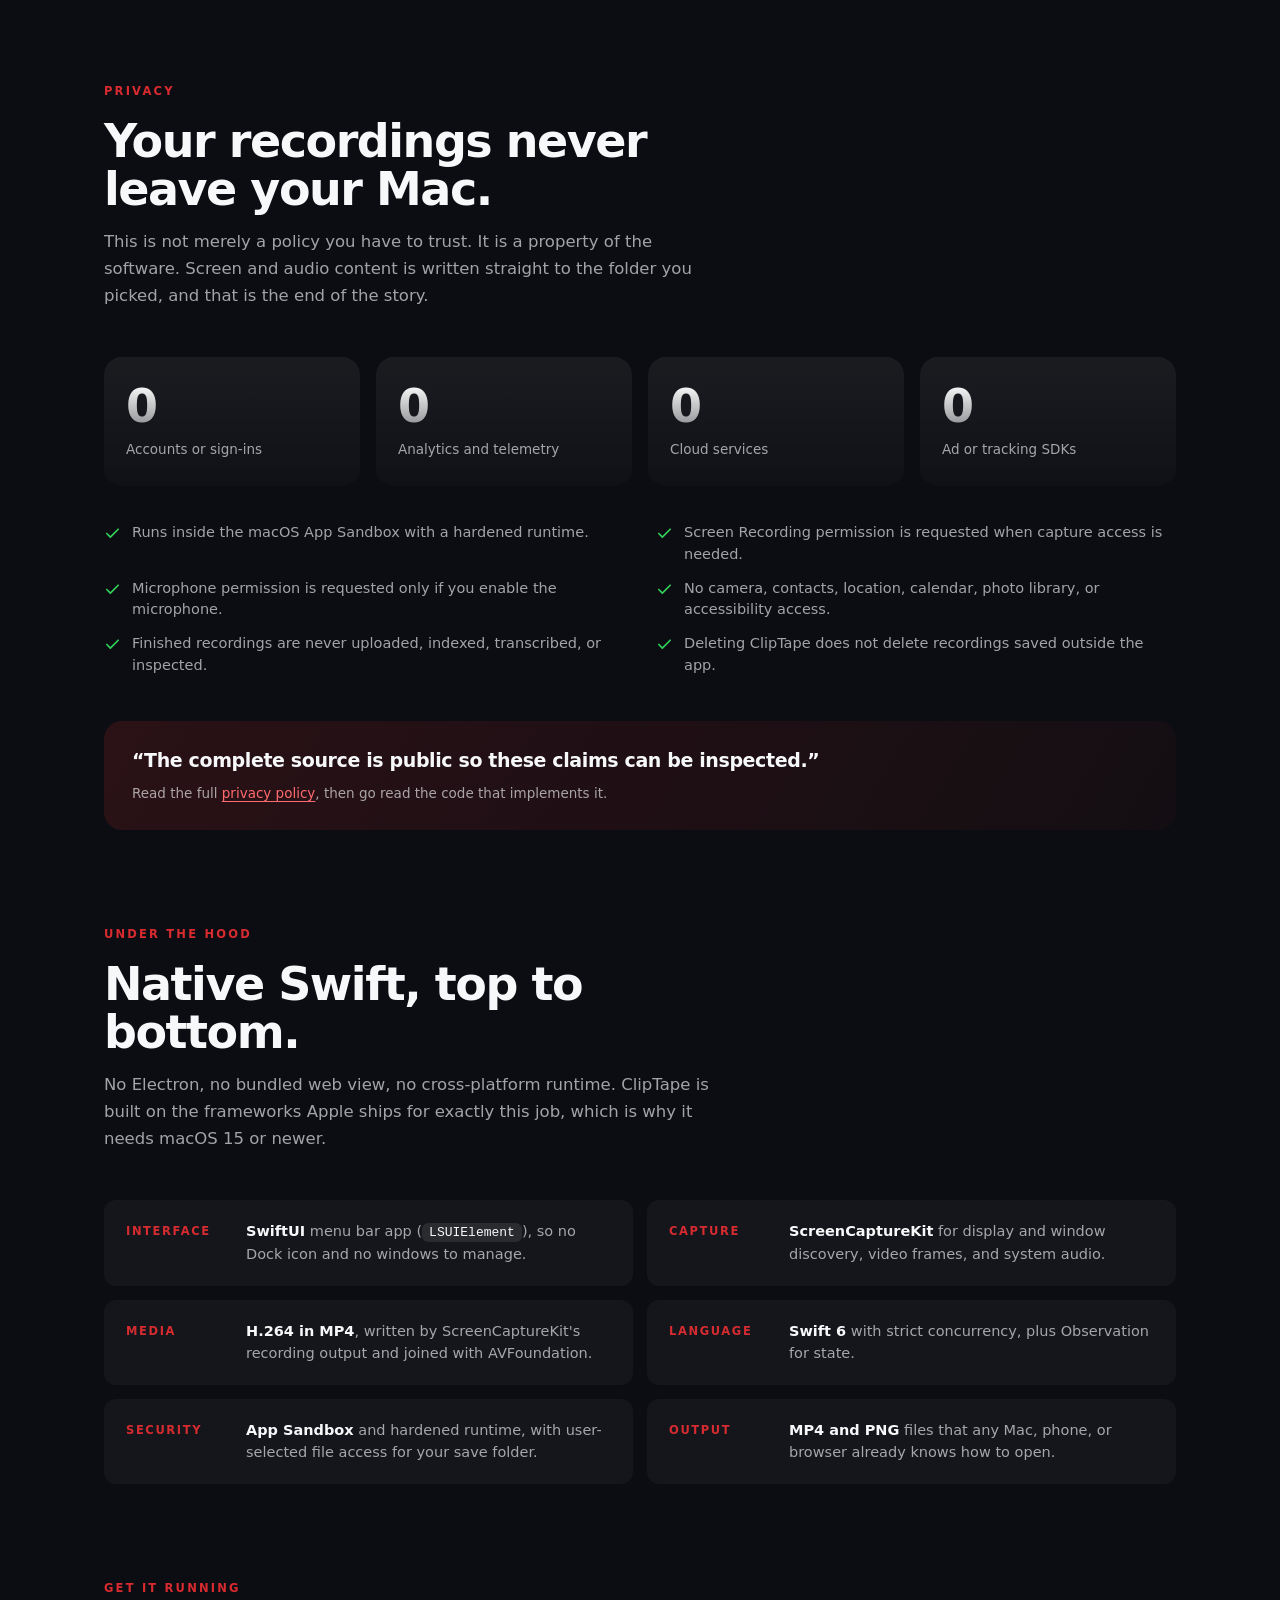
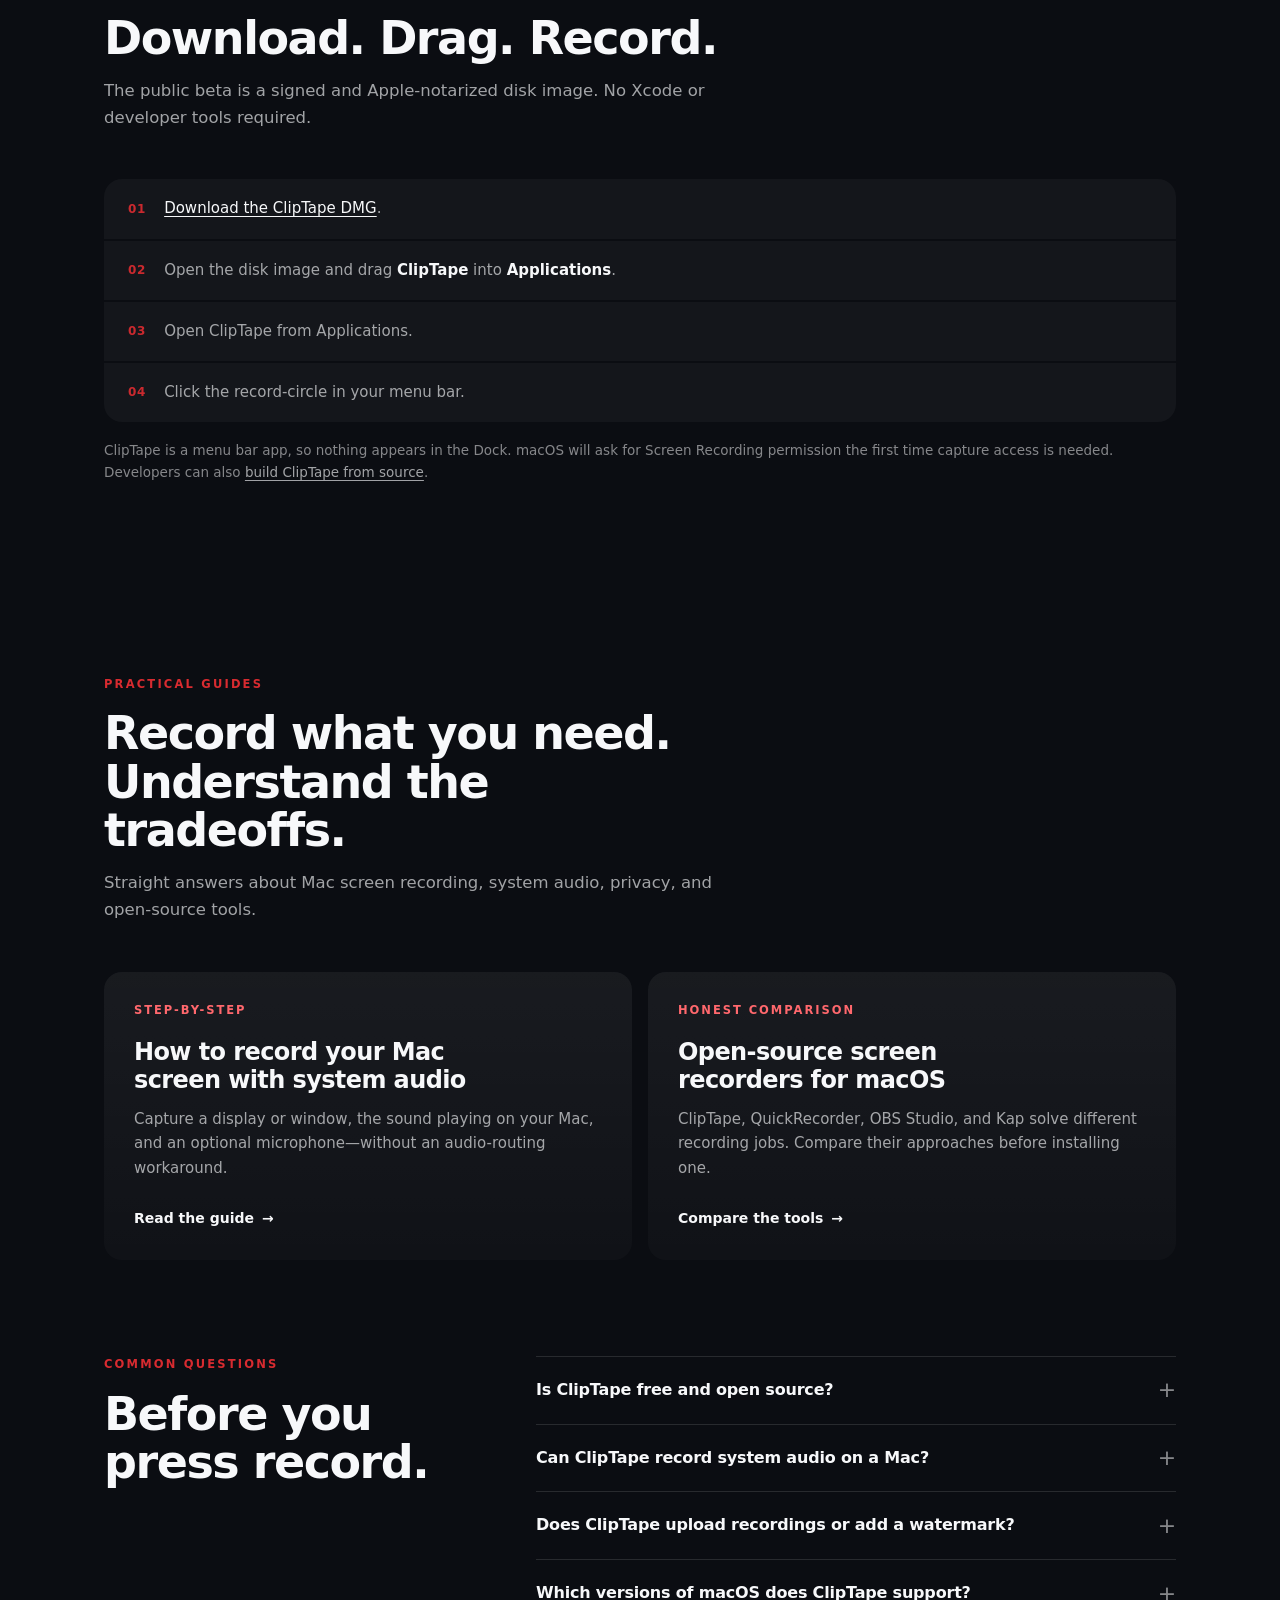
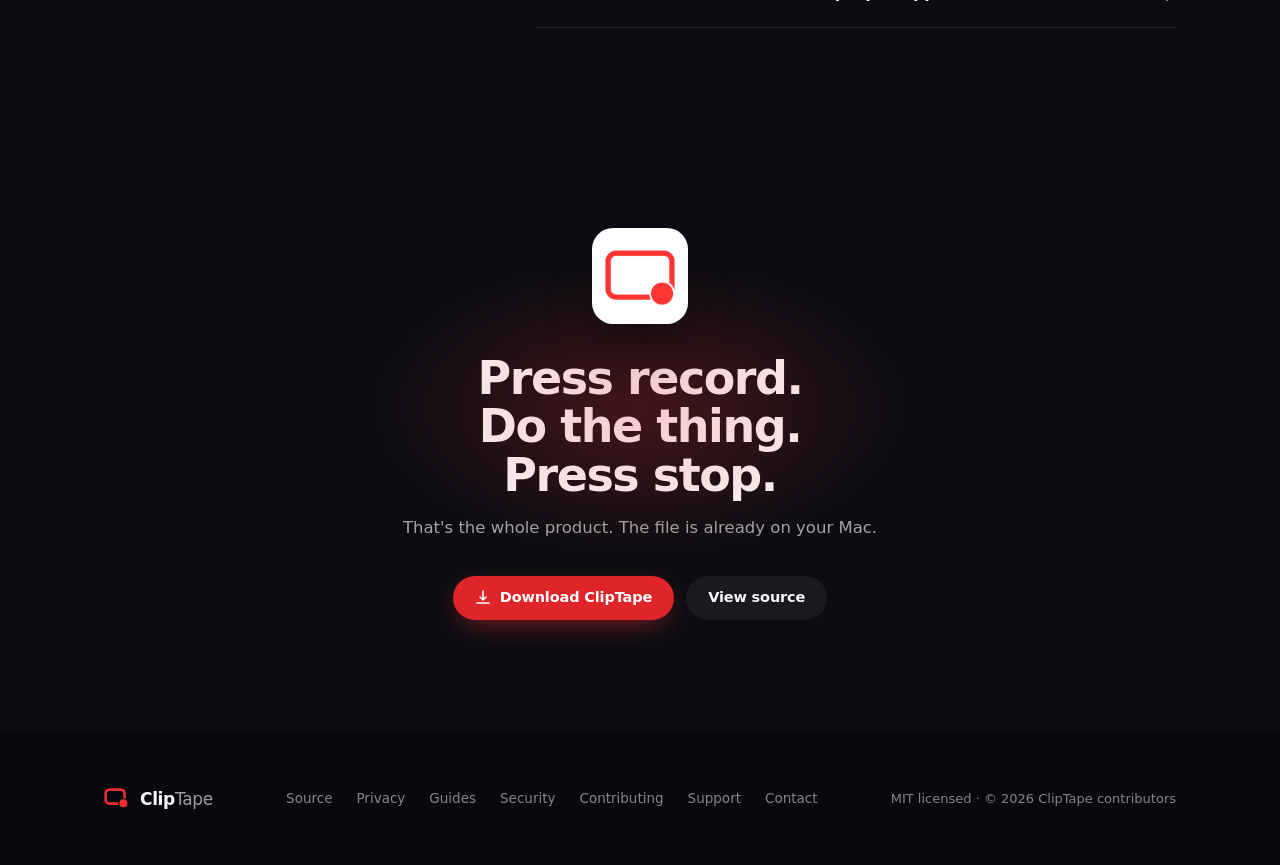
==== commit 0598e4db: "Rename MacTape to ClipTape" ====
--- a/docs/index.html
+++ b/docs/index.html
@@ -3,33 +3,32 @@
 <head>
 <meta charset="utf-8">
 <meta name="viewport" content="width=device-width,initial-scale=1">
-<title>MacTape — Free, Open-Source Screen Recorder for macOS</title>
-<meta name="description" content="MacTape is a free, open-source screen recorder for macOS. Capture a display or window with system audio and microphone, then keep a local MP4.">
+<title>ClipTape — Free, Open-Source Screen Recorder for macOS</title>
+<meta name="description" content="ClipTape is a free, open-source screen recorder for macOS. Capture a display or window with system audio and microphone, then keep a local MP4.">
 <meta name="theme-color" content="#0b0d12">
-<meta name="google-site-verification" content="wOvxlQoMo4nfVzHSDWtysTxTVVoxUggC68DK9niwi4Q">
-<link rel="canonical" href="https://mactape.cc/">
+<link rel="canonical" href="https://svvayyy.github.io/ClipTape/">
 <link rel="icon" type="image/png" sizes="32x32" href="assets/favicon-32.png">
 <link rel="icon" type="image/png" sizes="128x128" href="assets/favicon-128.png">
 <link rel="apple-touch-icon" href="assets/icon-256.png">
 <meta property="og:type" content="website">
-<meta property="og:site_name" content="MacTape">
-<meta property="og:title" content="MacTape — Free, Open-Source Screen Recorder for macOS">
+<meta property="og:site_name" content="ClipTape">
+<meta property="og:title" content="ClipTape — Free, Open-Source Screen Recorder for macOS">
 <meta property="og:description" content="A focused, open-source screen recorder that lives in your macOS menu bar and saves ordinary MP4 files. Local only. No account.">
-<meta property="og:url" content="https://mactape.cc/">
-<meta property="og:image" content="https://mactape.cc/assets/og-image.jpg">
+<meta property="og:url" content="https://svvayyy.github.io/ClipTape/">
+<meta property="og:image" content="https://svvayyy.github.io/ClipTape/assets/og-image.jpg">
 <meta name="twitter:card" content="summary_large_image">
-<meta name="twitter:title" content="MacTape — Free, Open-Source Screen Recorder for macOS">
+<meta name="twitter:title" content="ClipTape — Free, Open-Source Screen Recorder for macOS">
 <meta name="twitter:description" content="A focused, open-source screen recorder for macOS. Local only. No account.">
-<meta name="twitter:image" content="https://mactape.cc/assets/og-image.jpg">
+<meta name="twitter:image" content="https://svvayyy.github.io/ClipTape/assets/og-image.jpg">
 <script type="application/ld+json">
 {
   "@context": "https://schema.org",
   "@type": "SoftwareApplication",
-  "name": "MacTape",
+  "name": "ClipTape",
   "description": "A free, native, open-source screen recorder for macOS with system audio, optional microphone capture, screenshots, and local MP4 output.",
-  "url": "https://mactape.cc/",
-  "sameAs": "https://github.com/svvayyy/MacTape",
-  "downloadUrl": "https://github.com/svvayyy/MacTape/releases/download/v0.1.0-beta.1/MacTape-0.1.0.dmg",
+  "url": "https://svvayyy.github.io/ClipTape/",
+  "sameAs": "https://github.com/svvayyy/ClipTape",
+  "downloadUrl": "https://github.com/svvayyy/ClipTape/releases/download/v0.1.0-beta.2/ClipTape-0.1.0.dmg",
   "applicationCategory": "MultimediaApplication",
   "operatingSystem": "macOS 15 or newer",
   "softwareVersion": "0.1.0",
@@ -40,15 +39,15 @@
     "price": "0",
     "priceCurrency": "USD",
     "availability": "https://schema.org/InStock",
-    "url": "https://github.com/svvayyy/MacTape/releases/download/v0.1.0-beta.1/MacTape-0.1.0.dmg"
+    "url": "https://github.com/svvayyy/ClipTape/releases/download/v0.1.0-beta.2/ClipTape-0.1.0.dmg"
   },
   "license": "https://opensource.org/license/mit",
-  "image": "https://mactape.cc/assets/icon-1024.png",
-  "screenshot": "https://mactape.cc/assets/ui-idle.png",
+  "image": "https://svvayyy.github.io/ClipTape/assets/icon-1024.png",
+  "screenshot": "https://svvayyy.github.io/ClipTape/assets/ui-idle.png",
   "author": {
     "@type": "Organization",
-    "name": "MacTape contributors",
-    "url": "https://github.com/svvayyy/MacTape/graphs/contributors"
+    "name": "ClipTape contributors",
+    "url": "https://github.com/svvayyy/ClipTape/graphs/contributors"
   }
 }
 </script>
@@ -59,34 +58,34 @@
   "mainEntity": [
     {
       "@type": "Question",
-      "name": "Is MacTape free and open source?",
+      "name": "Is ClipTape free and open source?",
       "acceptedAnswer": {
         "@type": "Answer",
-        "text": "Yes. MacTape is free to download, its complete source code is public, and it is released under the MIT License."
+        "text": "Yes. ClipTape is free to download, its complete source code is public, and it is released under the MIT License."
       }
     },
     {
       "@type": "Question",
-      "name": "Can MacTape record system audio on a Mac?",
+      "name": "Can ClipTape record system audio on a Mac?",
       "acceptedAnswer": {
         "@type": "Answer",
-        "text": "Yes. MacTape can record the sound playing on your Mac together with a display or window, and microphone capture is optional."
+        "text": "Yes. ClipTape can record the sound playing on your Mac together with a display or window, and microphone capture is optional."
       }
     },
     {
       "@type": "Question",
-      "name": "Does MacTape upload recordings or add a watermark?",
+      "name": "Does ClipTape upload recordings or add a watermark?",
       "acceptedAnswer": {
         "@type": "Answer",
-        "text": "No. MacTape saves ordinary MP4 files directly to the folder you choose. It has no cloud service, account, telemetry, or watermark."
+        "text": "No. ClipTape saves ordinary MP4 files directly to the folder you choose. It has no cloud service, account, telemetry, or watermark."
       }
     },
     {
       "@type": "Question",
-      "name": "Which versions of macOS does MacTape support?",
+      "name": "Which versions of macOS does ClipTape support?",
       "acceptedAnswer": {
         "@type": "Answer",
-        "text": "MacTape 0.1.0 requires macOS 15 or newer."
+        "text": "ClipTape 0.1.0 requires macOS 15 or newer."
       }
     }
   ]
@@ -105,7 +104,7 @@
     <div class="chrome-surface" aria-hidden="true"></div>
     <header class="chrome-bar">
 
-      <a class="brand" href="#top" aria-label="MacTape home">
+      <a class="brand" href="#top" aria-label="ClipTape home">
         <span class="mark" aria-hidden="true">
           <svg viewBox="0 0 26 22" fill="none">
             <rect x="1.6" y="1.6" width="19" height="14" rx="4" stroke="#eb2e33" stroke-width="2.6"/>
@@ -113,7 +112,7 @@
             <circle cx="19.4" cy="15.2" r="4" fill="#eb2e33"/>
           </svg>
         </span>
-        <span>Mac<em>Tape</em></span>
+        <span>Clip<em>Tape</em></span>
       </a>
 
       <nav class="chrome-nav">
@@ -124,7 +123,7 @@
           </button>
           <div class="dd-menu" role="menu">
             <div class="dd-card">
-              <a href="https://github.com/svvayyy/MacTape/releases/download/v0.1.0-beta.1/MacTape-0.1.0.dmg" rel="noopener">Download</a>
+              <a href="https://github.com/svvayyy/ClipTape/releases/download/v0.1.0-beta.2/ClipTape-0.1.0.dmg" rel="noopener">Download</a>
               <a href="#features">Features</a>
               <a href="#control">Control</a>
               <a href="#stack">Under the hood</a>
@@ -141,8 +140,8 @@
           <div class="dd-menu" role="menu">
             <div class="dd-card">
               <a href="#build">Build</a>
-              <a href="https://github.com/svvayyy/MacTape" rel="noopener">Source</a>
-              <a href="https://github.com/svvayyy/MacTape/issues" rel="noopener">Issues</a>
+              <a href="https://github.com/svvayyy/ClipTape" rel="noopener">Source</a>
+              <a href="https://github.com/svvayyy/ClipTape/issues" rel="noopener">Issues</a>
             </div>
           </div>
         </div>
@@ -155,16 +154,16 @@
           <div class="dd-menu" role="menu">
             <div class="dd-card">
               <a href="privacy.html">Privacy</a>
-              <a href="https://github.com/svvayyy/MacTape/blob/main/SECURITY.md" rel="noopener">Security</a>
-              <a href="https://github.com/svvayyy/MacTape/blob/main/LICENSE" rel="noopener">License</a>
+              <a href="https://github.com/svvayyy/ClipTape/blob/main/SECURITY.md" rel="noopener">Security</a>
+              <a href="https://github.com/svvayyy/ClipTape/blob/main/LICENSE" rel="noopener">License</a>
             </div>
           </div>
         </div>
       </nav>
 
       <div class="chrome-actions">
-        <a class="star-pill" href="https://github.com/svvayyy/MacTape" rel="noopener">
-          <span class="sr-only">View MacTape on GitHub, </span>
+        <a class="star-pill" href="https://github.com/svvayyy/ClipTape" rel="noopener">
+          <span class="sr-only">View ClipTape on GitHub, </span>
           <svg class="gh" viewBox="0 0 24 24" fill="currentColor" aria-hidden="true"><path d="M12 .297c-6.63 0-12 5.373-12 12 0 5.303 3.438 9.8 8.205 11.385.6.113.82-.258.82-.577 0-.285-.01-1.04-.015-2.04-3.338.724-4.042-1.61-4.042-1.61C4.422 18.07 3.633 17.7 3.633 17.7c-1.087-.744.084-.729.084-.729 1.205.084 1.838 1.236 1.838 1.236 1.07 1.835 2.809 1.305 3.495.998.108-.776.417-1.305.76-1.605-2.665-.3-5.466-1.332-5.466-5.93 0-1.31.465-2.38 1.235-3.22-.135-.303-.54-1.523.105-3.176 0 0 1.005-.322 3.3 1.23.96-.267 1.98-.399 3-.405 1.02.006 2.04.138 3 .405 2.28-1.552 3.285-1.23 3.285-1.23.645 1.653.24 2.873.12 3.176.765.84 1.23 1.91 1.23 3.22 0 4.61-2.805 5.625-5.475 5.92.42.36.81 1.096.81 2.22 0 1.606-.015 2.896-.015 3.286 0 .315.21.69.825.57C20.565 22.092 24 17.592 24 12.297c0-6.627-5.373-12-12-12"/></svg>
           <span class="count">
             <svg viewBox="0 0 24 24" fill="none" stroke="currentColor" stroke-width="1.8" stroke-linecap="round" stroke-linejoin="round" aria-hidden="true"><path d="m12 2 3.09 6.26L22 9.27l-5 4.87 1.18 6.88L12 17.77l-6.18 3.25L7 14.14 2 9.27l6.91-1.01L12 2Z"/></svg>
@@ -178,7 +177,7 @@
       </div>
 
       <nav class="chrome-mobile" aria-label="Mobile navigation">
-        <a href="https://github.com/svvayyy/MacTape/releases/download/v0.1.0-beta.1/MacTape-0.1.0.dmg" rel="noopener">Download</a>
+        <a href="https://github.com/svvayyy/ClipTape/releases/download/v0.1.0-beta.2/ClipTape-0.1.0.dmg" rel="noopener">Download</a>
         <a href="#features">Features</a>
         <a href="#control">Controls</a>
         <a href="#stack">How it works</a>
@@ -199,13 +198,13 @@
       <div class="hero-grid">
         <div>
           <h1>A native, open-source screen recorder for macOS.</h1>
-          <p class="lede"><strong>Record your Mac. Keep the file.</strong> MacTape lives in your menu bar, captures system audio, and saves an ordinary MP4 directly to the folder you choose.</p>
+          <p class="lede"><strong>Record your Mac. Keep the file.</strong> ClipTape lives in your menu bar, captures system audio, and saves an ordinary MP4 directly to the folder you choose.</p>
           <div class="hero-cta">
-            <a class="btn btn-primary" href="https://github.com/svvayyy/MacTape/releases/download/v0.1.0-beta.1/MacTape-0.1.0.dmg" rel="noopener">
+            <a class="btn btn-primary" href="https://github.com/svvayyy/ClipTape/releases/download/v0.1.0-beta.2/ClipTape-0.1.0.dmg" rel="noopener">
               <svg width="16" height="16" viewBox="0 0 16 16" fill="none" stroke="currentColor" stroke-width="1.6" stroke-linecap="round" stroke-linejoin="round" aria-hidden="true"><path d="M8 1v9m0 0 3-3m-3 3L5 7M2 13h12"/></svg>
               Download for macOS
             </a>
-            <a class="btn btn-ghost" href="https://github.com/svvayyy/MacTape" rel="noopener">View the source</a>
+            <a class="btn btn-ghost" href="https://github.com/svvayyy/ClipTape" rel="noopener">View the source</a>
           </div>
           <div class="hero-meta">
             <span><b>0.1.0</b> public beta</span>
@@ -218,8 +217,7 @@
         <div class="shot">
           <div class="shot-frame">
             <picture>
-              <source srcset="assets/ui-idle.webp" type="image/webp">
-              <img src="assets/ui-idle.png" width="368" height="527" fetchpriority="high" alt="The MacTape menu bar window: a display picked for capture, 1440p output, system audio and microphone toggles, a save folder, and Record and Shot buttons.">
+              <img src="assets/ui-idle.png" width="414" height="543" fetchpriority="high" alt="The ClipTape menu bar window: a display picked for capture, 1080p output, system audio and microphone toggles, a save folder, and Record and Shot buttons.">
             </picture>
           </div>
         </div>
@@ -250,14 +248,14 @@
       <div class="band-head rv">
         <div class="kicker">Everything it does</div>
         <h2>A short feature list,<br>on purpose.</h2>
-        <p class="sub">No editor. No AI. No timeline, library, or project format to learn. MacTape does the handful of things a screen recorder actually needs to do, and it does them where you already are, in the menu bar.</p>
+        <p class="sub">No editor. No AI. No timeline, library, or project format to learn. ClipTape does the handful of things a screen recorder actually needs to do, and it does them where you already are, in the menu bar.</p>
       </div>
 
       <div class="cards">
         <div class="card rv">
           <div class="ico"><svg viewBox="0 0 24 24" fill="none" stroke="currentColor" stroke-width="2" stroke-linecap="round" stroke-linejoin="round"><rect x="2" y="3" width="20" height="14" rx="2"/><path d="M8 21h8M12 17v4"/></svg></div>
           <h3>Display or window</h3>
-          <p>Pick a whole display or one individual window. MacTape discovers what is available and captures exactly that.</p>
+          <p>Pick a whole display or one individual window. ClipTape discovers what is available and captures exactly that.</p>
         </div>
         <div class="card rv">
           <div class="ico"><svg viewBox="0 0 24 24" fill="none" stroke="currentColor" stroke-width="2" stroke-linecap="round" stroke-linejoin="round"><path d="M11 5 6 9H2v6h4l5 4V5Z"/><path d="M15.5 8.5a5 5 0 0 1 0 7"/><path d="M19 5a9 9 0 0 1 0 14"/></svg></div>
@@ -307,8 +305,7 @@
         </div>
         <div class="split-media rv">
           <picture>
-            <source srcset="assets/ui-idle.webp" type="image/webp">
-            <img src="assets/ui-idle.png" width="368" height="527" loading="lazy" decoding="async" alt="MacTape's capture section showing the Output row set to 1440p, up to 2560 by 1440.">
+            <img src="assets/ui-idle.png" width="414" height="543" loading="lazy" decoding="async" alt="ClipTape's capture section showing the Output row set to 1080p, up to 1920 by 1080.">
           </picture>
         </div>
       </div>
@@ -322,7 +319,7 @@
         <div class="rv">
           <div class="kicker">Real control</div>
           <h2>Pause. Resume.<br>No dead air.</h2>
-          <p class="sub">Most recorders make you choose between stopping cold and leaving a long silent gap in the middle of your take. MacTape stitches the recording back together so the paused time simply isn't there.</p>
+          <p class="sub">Most recorders make you choose between stopping cold and leaving a long silent gap in the middle of your take. ClipTape stitches the recording back together so the paused time simply isn't there.</p>
 
           <div class="tl" id="tl">
             <div class="tl-row">
@@ -347,7 +344,7 @@
             </p>
           </div>
 
-          <p class="sub sub-compact">MacTape is always explicit about where it is. Every state is visible in the window before you commit to anything.</p>
+          <p class="sub sub-compact">ClipTape is always explicit about where it is. Every state is visible in the window before you commit to anything.</p>
           <div class="states" id="states">
             <div class="state"><i></i>Idle</div>
             <div class="state"><i></i>Preparing</div>
@@ -359,8 +356,7 @@
         </div>
         <div class="split-media rv">
           <picture>
-            <source srcset="assets/ui-paused.webp" type="image/webp">
-            <img src="assets/ui-paused.png" width="368" height="397" loading="lazy" decoding="async" alt="MacTape mid-recording in its paused state, showing a 00:02 timer, the capture target, and Resume, Stop, and Cancel Recording controls.">
+            <img src="assets/ui-paused.png" width="414" height="443" loading="lazy" decoding="async" alt="ClipTape mid-recording in its paused state, showing a timer, the capture target, and Resume, Stop, and Cancel Recording controls.">
           </picture>
         </div>
       </div>
@@ -389,7 +385,7 @@
         <li><svg viewBox="0 0 24 24" fill="none" stroke="currentColor" stroke-width="2.4" stroke-linecap="round" stroke-linejoin="round"><path d="M20 6 9 17l-5-5"/></svg> Microphone permission is requested only if you enable the microphone.</li>
         <li><svg viewBox="0 0 24 24" fill="none" stroke="currentColor" stroke-width="2.4" stroke-linecap="round" stroke-linejoin="round"><path d="M20 6 9 17l-5-5"/></svg> No camera, contacts, location, calendar, photo library, or accessibility access.</li>
         <li><svg viewBox="0 0 24 24" fill="none" stroke="currentColor" stroke-width="2.4" stroke-linecap="round" stroke-linejoin="round"><path d="M20 6 9 17l-5-5"/></svg> Finished recordings are never uploaded, indexed, transcribed, or inspected.</li>
-        <li><svg viewBox="0 0 24 24" fill="none" stroke="currentColor" stroke-width="2.4" stroke-linecap="round" stroke-linejoin="round"><path d="M20 6 9 17l-5-5"/></svg> Deleting MacTape does not delete recordings saved outside the app.</li>
+        <li><svg viewBox="0 0 24 24" fill="none" stroke="currentColor" stroke-width="2.4" stroke-linecap="round" stroke-linejoin="round"><path d="M20 6 9 17l-5-5"/></svg> Deleting ClipTape does not delete recordings saved outside the app.</li>
       </ul>
 
       <div class="quote rv">
@@ -405,7 +401,7 @@
       <div class="band-head rv">
         <div class="kicker">Under the hood</div>
         <h2>Native Swift, top to bottom.</h2>
-        <p class="sub">No Electron, no bundled web view, no cross-platform runtime. MacTape is built on the frameworks Apple ships for exactly this job, which is why it needs macOS 15 or newer.</p>
+        <p class="sub">No Electron, no bundled web view, no cross-platform runtime. ClipTape is built on the frameworks Apple ships for exactly this job, which is why it needs macOS 15 or newer.</p>
       </div>
       <div class="stack">
         <div class="row rv"><div class="k">Interface</div><div class="v"><b>SwiftUI</b> menu bar app (<code>LSUIElement</code>), so no Dock icon and no windows to manage.</div></div>
@@ -427,12 +423,12 @@
         <p class="sub">The public beta is a signed and Apple-notarized disk image. No Xcode or developer tools required.</p>
       </div>
       <div class="steps rv">
-        <div class="step"><div class="t"><a href="https://github.com/svvayyy/MacTape/releases/download/v0.1.0-beta.1/MacTape-0.1.0.dmg" rel="noopener">Download the MacTape DMG</a>.</div></div>
-        <div class="step"><div class="t">Open the disk image and drag <b>MacTape</b> into <b>Applications</b>.</div></div>
-        <div class="step"><div class="t">Open MacTape from Applications.</div></div>
+        <div class="step"><div class="t"><a href="https://github.com/svvayyy/ClipTape/releases/download/v0.1.0-beta.2/ClipTape-0.1.0.dmg" rel="noopener">Download the ClipTape DMG</a>.</div></div>
+        <div class="step"><div class="t">Open the disk image and drag <b>ClipTape</b> into <b>Applications</b>.</div></div>
+        <div class="step"><div class="t">Open ClipTape from Applications.</div></div>
         <div class="step"><div class="t">Click the record-circle in your menu bar.</div></div>
       </div>
-      <p class="note">MacTape is a menu bar app, so nothing appears in the Dock. macOS will ask for Screen Recording permission the first time capture access is needed. Developers can also <a href="https://github.com/svvayyy/MacTape#build" rel="noopener">build MacTape from source</a>.</p>
+      <p class="note">ClipTape is a menu bar app, so nothing appears in the Dock. macOS will ask for Screen Recording permission the first time capture access is needed. Developers can also <a href="https://github.com/svvayyy/ClipTape#build" rel="noopener">build ClipTape from source</a>.</p>
     </div>
   </section>
 
@@ -454,7 +450,7 @@
         <a class="guide-card rv" href="open-source-macos-screen-recorders.html">
           <span class="guide-type">Honest comparison</span>
           <h3>Open-source screen recorders for macOS</h3>
-          <p>MacTape, QuickRecorder, OBS Studio, and Kap solve different recording jobs. Compare their approaches before installing one.</p>
+          <p>ClipTape, QuickRecorder, OBS Studio, and Kap solve different recording jobs. Compare their approaches before installing one.</p>
           <span class="guide-link">Compare the tools <span aria-hidden="true">→</span></span>
         </a>
       </div>
@@ -470,20 +466,20 @@
       </div>
       <div class="faq-list">
         <details class="faq-item rv">
-          <summary>Is MacTape free and open source?</summary>
-          <p>Yes. MacTape is free to download, its complete source code is public, and it is released under the <a href="https://github.com/svvayyy/MacTape/blob/main/LICENSE" rel="noopener">MIT License</a>.</p>
+          <summary>Is ClipTape free and open source?</summary>
+          <p>Yes. ClipTape is free to download, its complete source code is public, and it is released under the <a href="https://github.com/svvayyy/ClipTape/blob/main/LICENSE" rel="noopener">MIT License</a>.</p>
         </details>
         <details class="faq-item rv">
-          <summary>Can MacTape record system audio on a Mac?</summary>
-          <p>Yes. MacTape can record the sound playing on your Mac together with a display or window. Microphone capture is optional and controlled separately.</p>
+          <summary>Can ClipTape record system audio on a Mac?</summary>
+          <p>Yes. ClipTape can record the sound playing on your Mac together with a display or window. Microphone capture is optional and controlled separately.</p>
         </details>
         <details class="faq-item rv">
-          <summary>Does MacTape upload recordings or add a watermark?</summary>
-          <p>No. MacTape saves ordinary MP4 files directly to the folder you choose. It has no cloud service, account, telemetry, or watermark.</p>
+          <summary>Does ClipTape upload recordings or add a watermark?</summary>
+          <p>No. ClipTape saves ordinary MP4 files directly to the folder you choose. It has no cloud service, account, telemetry, or watermark.</p>
         </details>
         <details class="faq-item rv">
-          <summary>Which versions of macOS does MacTape support?</summary>
-          <p>MacTape 0.1.0 requires macOS 15 or newer because it uses Apple’s modern ScreenCaptureKit recording APIs.</p>
+          <summary>Which versions of macOS does ClipTape support?</summary>
+          <p>ClipTape 0.1.0 requires macOS 15 or newer because it uses Apple’s modern ScreenCaptureKit recording APIs.</p>
         </details>
       </div>
     </div>
@@ -492,16 +488,16 @@
   <!-- CTA -->
   <section class="cta">
     <div class="wrap">
-      <img class="icon-big rv" src="assets/icon-256.png" width="96" height="96" alt="MacTape app icon">
+      <img class="icon-big rv" src="assets/icon-256.png" width="96" height="96" alt="ClipTape app icon">
       <div class="rv">
         <h2>Press record.<br>Do the thing.<br>Press stop.</h2>
         <p class="sub">That's the whole product. The file is already on your Mac.</p>
         <div class="cta-row">
-          <a class="btn btn-primary" href="https://github.com/svvayyy/MacTape/releases/download/v0.1.0-beta.1/MacTape-0.1.0.dmg" rel="noopener">
+          <a class="btn btn-primary" href="https://github.com/svvayyy/ClipTape/releases/download/v0.1.0-beta.2/ClipTape-0.1.0.dmg" rel="noopener">
             <svg width="16" height="16" viewBox="0 0 16 16" fill="none" stroke="currentColor" stroke-width="1.6" stroke-linecap="round" stroke-linejoin="round" aria-hidden="true"><path d="M8 1v9m0 0 3-3m-3 3L5 7M2 13h12"/></svg>
-            Download MacTape
+            Download ClipTape
           </a>
-          <a class="btn btn-ghost" href="https://github.com/svvayyy/MacTape" rel="noopener">View source</a>
+          <a class="btn btn-ghost" href="https://github.com/svvayyy/ClipTape" rel="noopener">View source</a>
         </div>
       </div>
     </div>
@@ -519,18 +515,18 @@
           <circle cx="19.4" cy="15.2" r="4" fill="#eb2e33"/>
         </svg>
       </span>
-      <span>Mac<em>Tape</em></span>
+      <span>Clip<em>Tape</em></span>
     </a>
     <div class="foot-links">
-      <a href="https://github.com/svvayyy/MacTape" rel="noopener">Source</a>
+      <a href="https://github.com/svvayyy/ClipTape" rel="noopener">Source</a>
       <a href="privacy.html">Privacy</a>
       <a href="#guides">Guides</a>
-      <a href="https://github.com/svvayyy/MacTape/blob/main/SECURITY.md" rel="noopener">Security</a>
-      <a href="https://github.com/svvayyy/MacTape/blob/main/CONTRIBUTING.md" rel="noopener">Contributing</a>
-      <a href="https://github.com/svvayyy/MacTape/issues" rel="noopener">Support</a>
+      <a href="https://github.com/svvayyy/ClipTape/blob/main/SECURITY.md" rel="noopener">Security</a>
+      <a href="https://github.com/svvayyy/ClipTape/blob/main/CONTRIBUTING.md" rel="noopener">Contributing</a>
+      <a href="https://github.com/svvayyy/ClipTape/issues" rel="noopener">Support</a>
       <a href="mailto:hello@swayyy.dev">Contact</a>
     </div>
-    <div class="foot-legal">MIT licensed · © 2026 MacTape contributors</div>
+    <div class="foot-legal">MIT licensed · © 2026 ClipTape contributors</div>
   </div>
 </footer>
 
--- a/docs/assets/site.css
+++ b/docs/assets/site.css
@@ -1,4 +1,4 @@
-/* MacTape site styles. Palette and radii mirror MacTape/Design/MacTapeTheme.swift. */
+/* ClipTape site styles. Palette and radii mirror ClipTape/Design/ClipTapeTheme.swift. */
 
 :root{
   --red:#eb2e33;
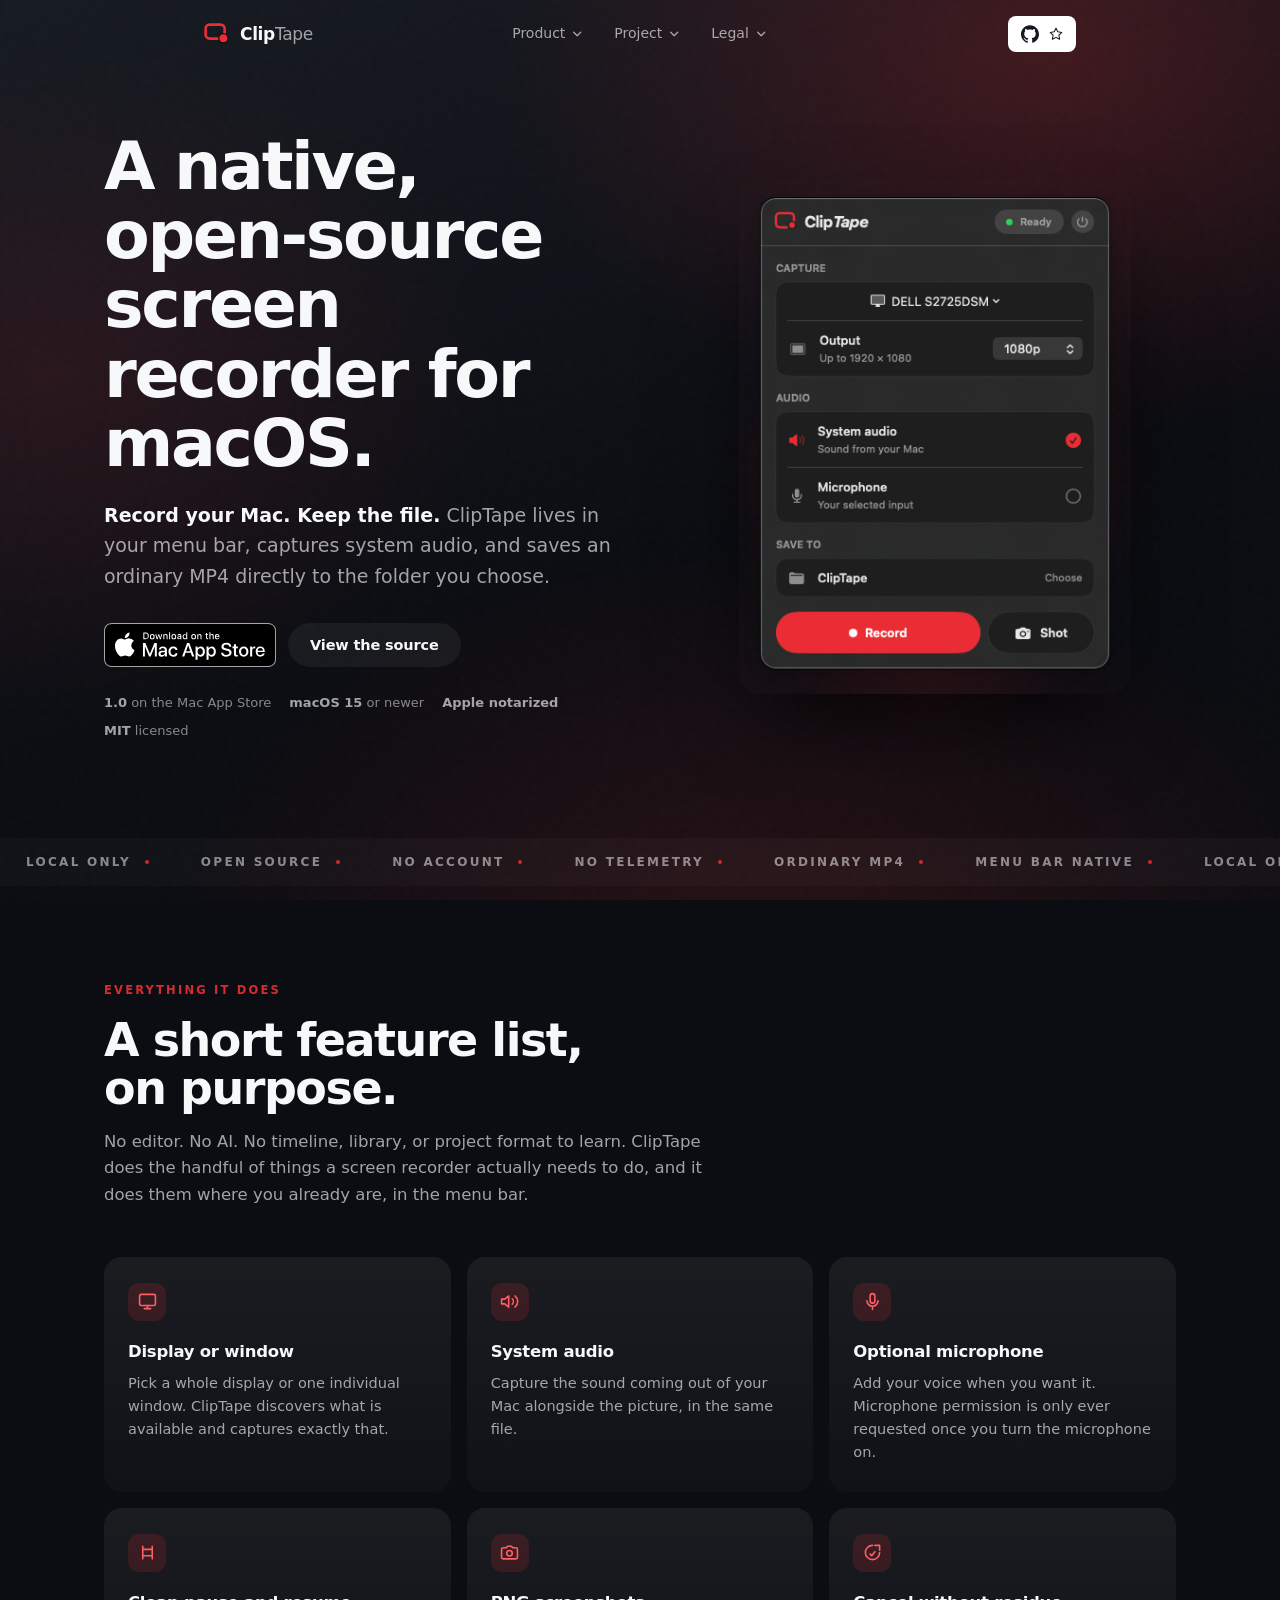
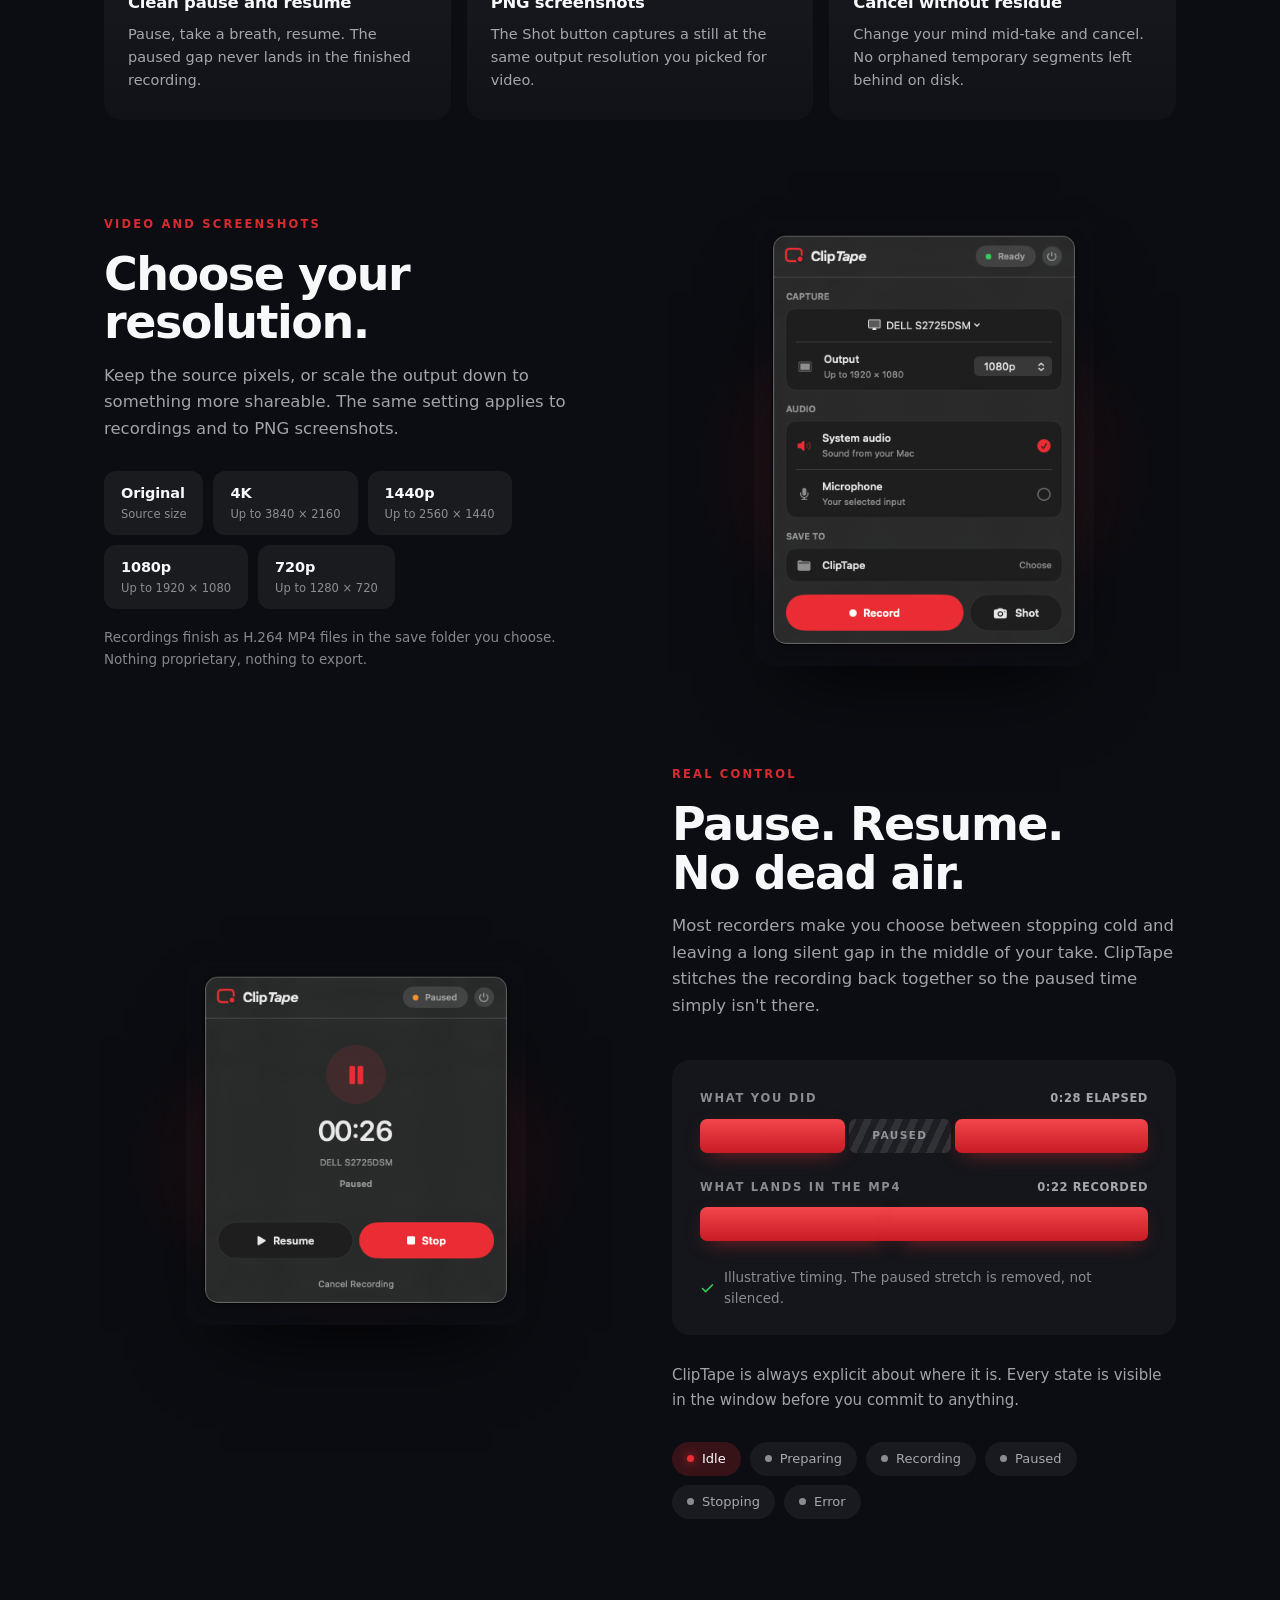
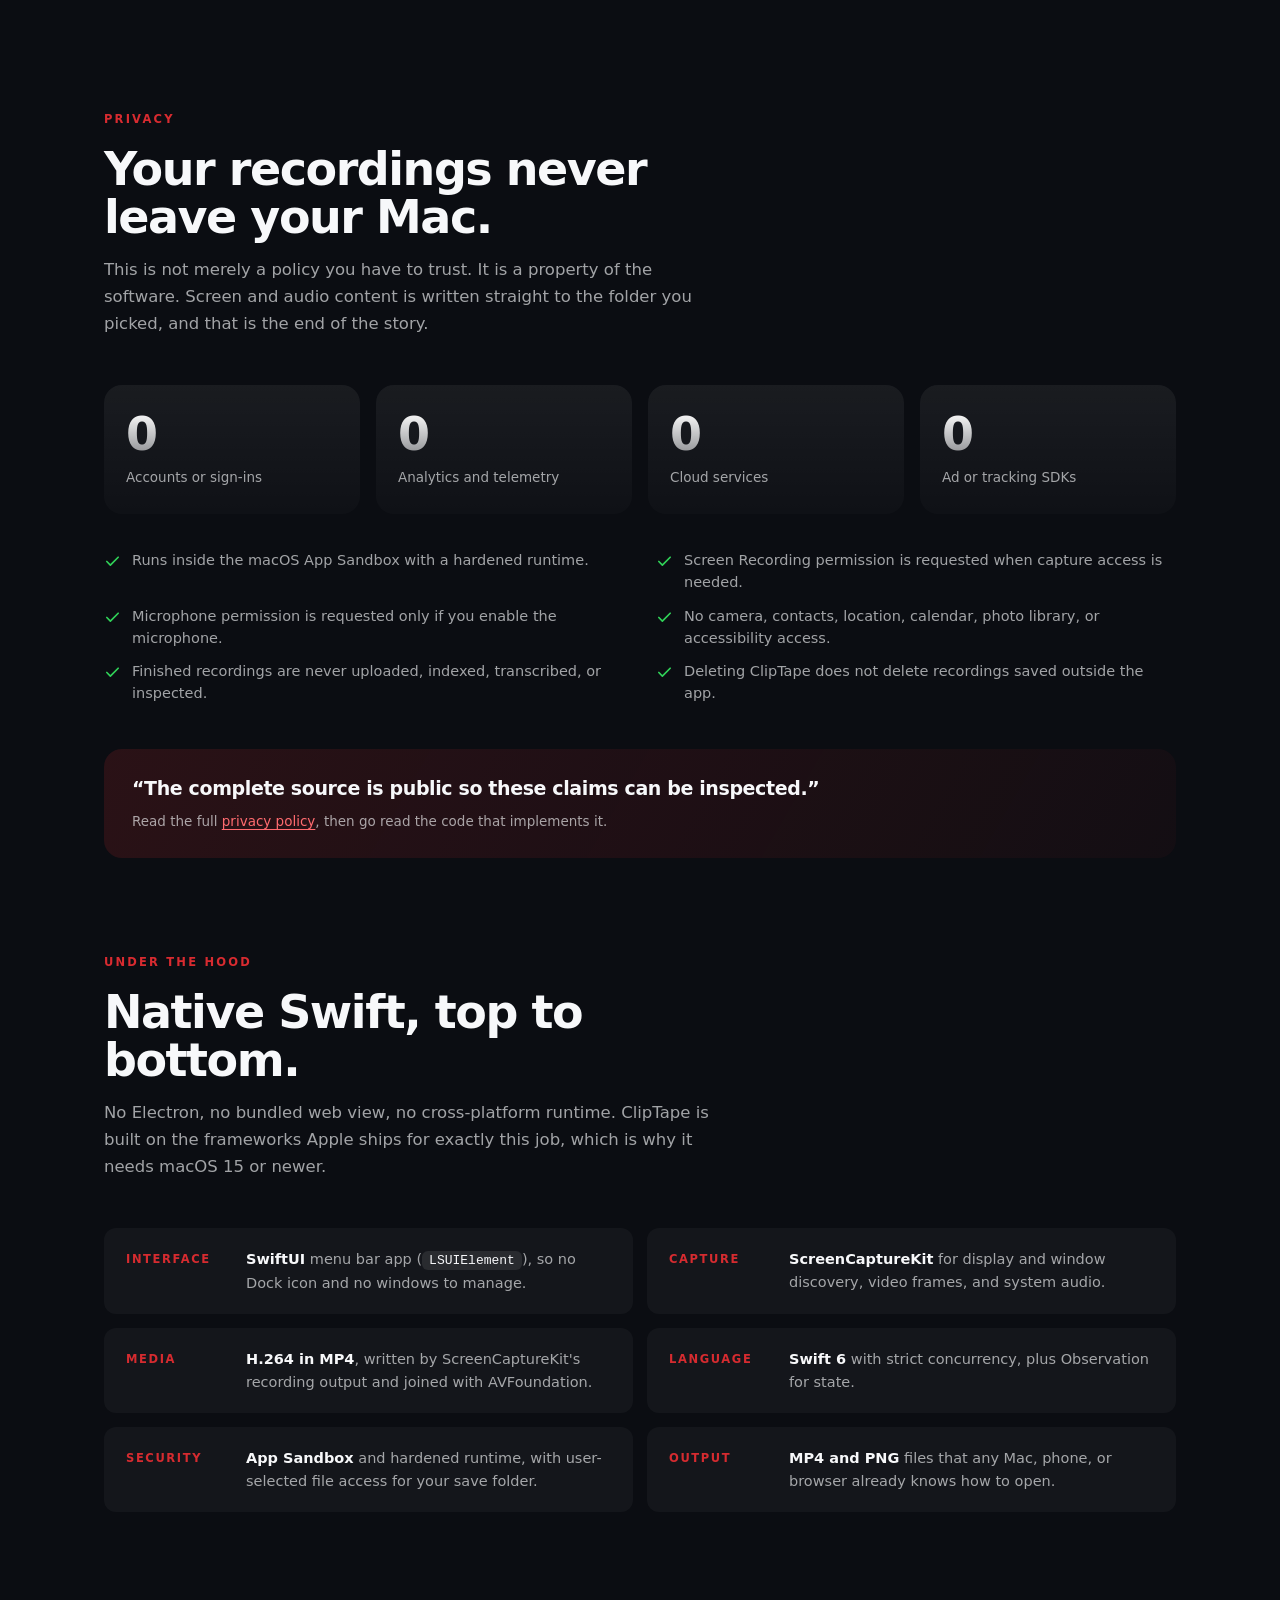
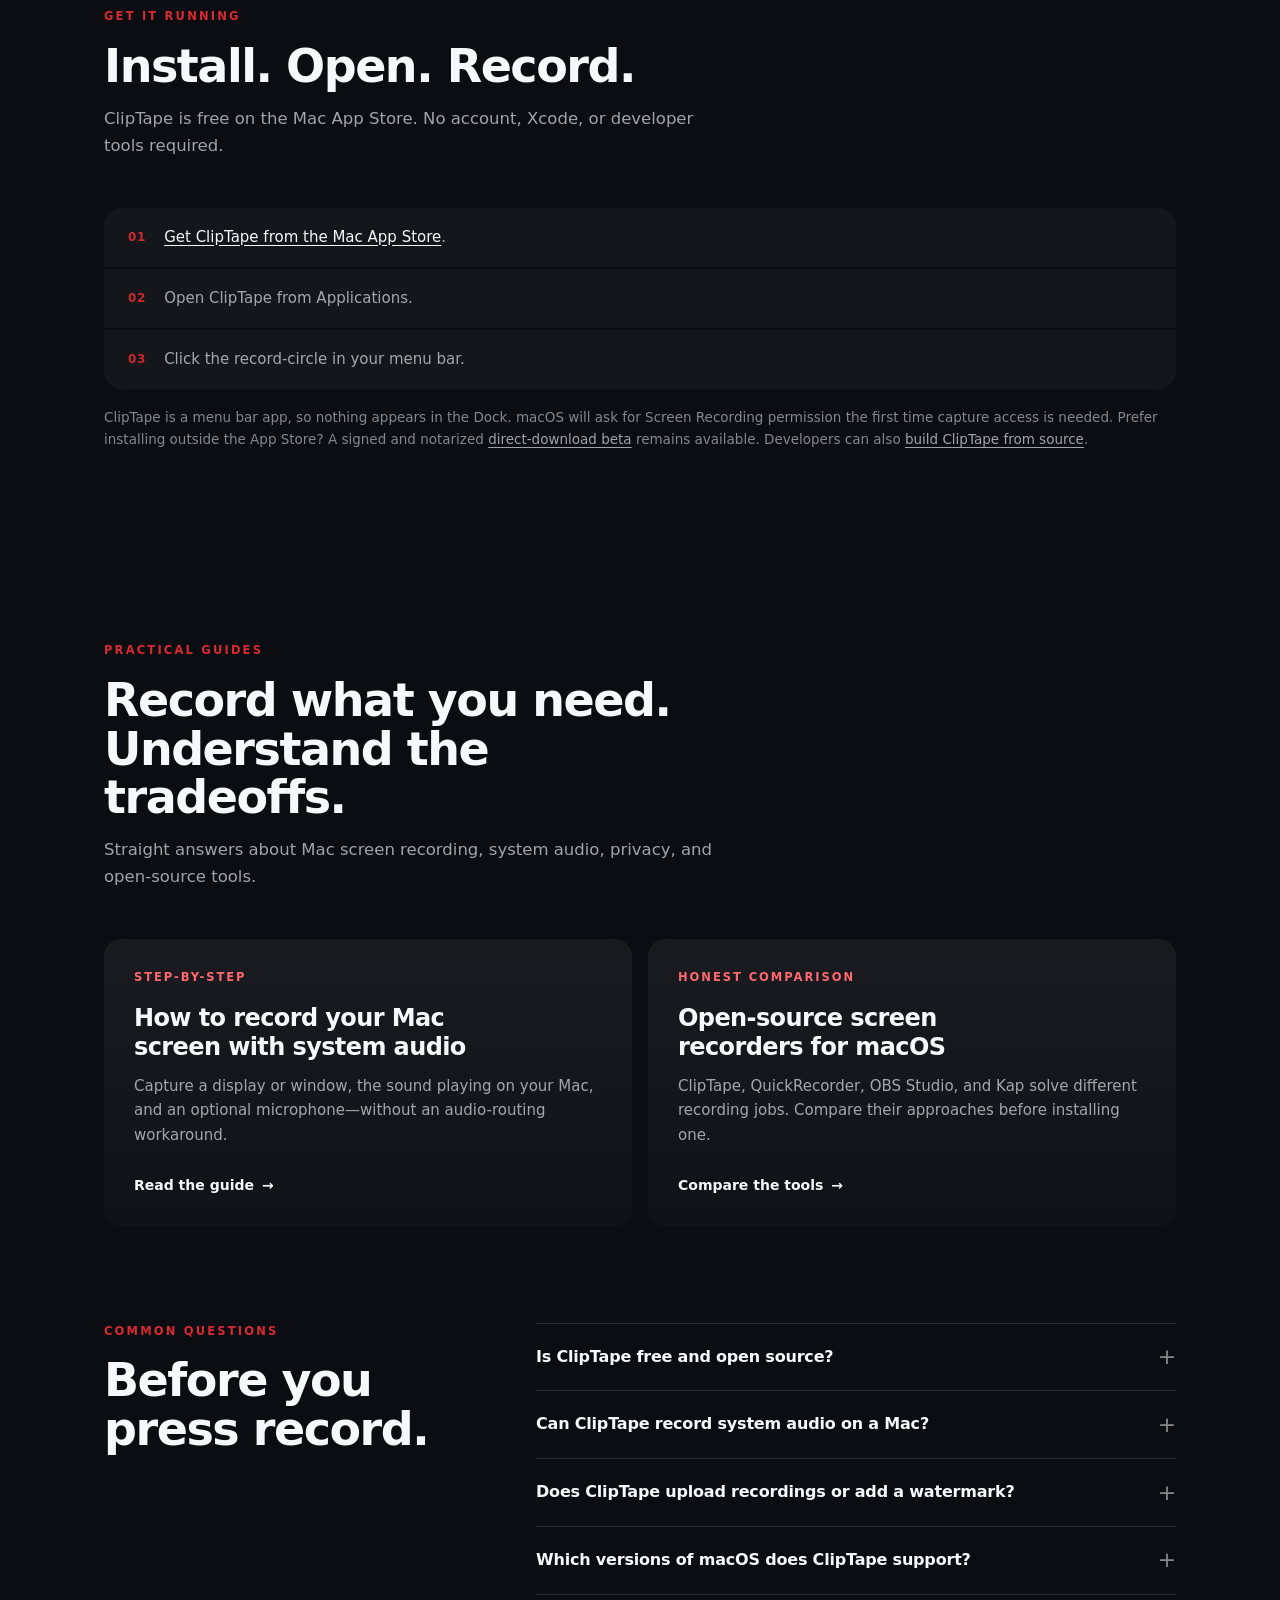
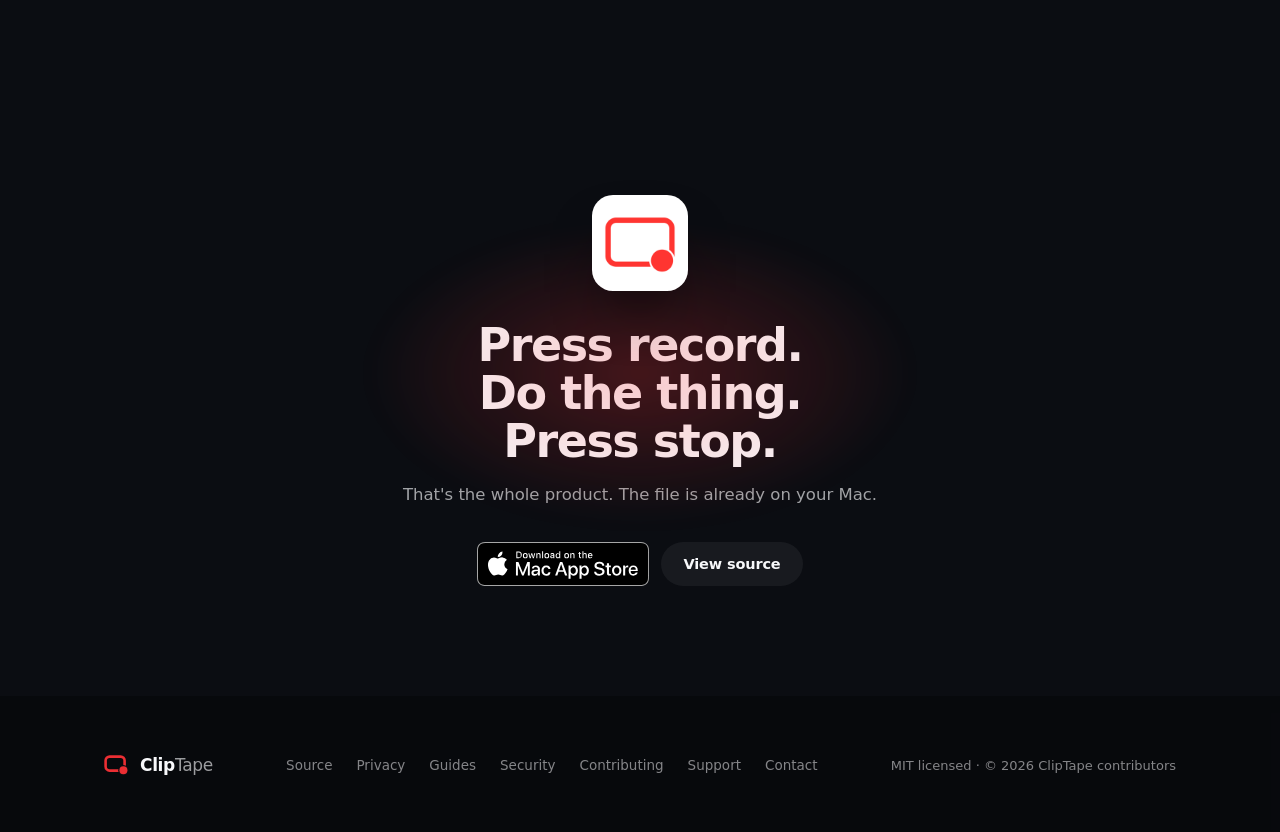
==== commit f074c094: "docs: launch ClipTape on the Mac App Store" ====
--- a/docs/index.html
+++ b/docs/index.html
@@ -28,10 +28,10 @@
   "description": "A free, native, open-source screen recorder for macOS with system audio, optional microphone capture, screenshots, and local MP4 output.",
   "url": "https://svvayyy.github.io/ClipTape/",
   "sameAs": "https://github.com/svvayyy/ClipTape",
-  "downloadUrl": "https://github.com/svvayyy/ClipTape/releases/download/v0.1.0-beta.2/ClipTape-0.1.0.dmg",
+  "downloadUrl": "https://apps.apple.com/us/app/cliptape-screen-recorder/id6795628398",
   "applicationCategory": "MultimediaApplication",
   "operatingSystem": "macOS 15 or newer",
-  "softwareVersion": "0.1.0",
+  "softwareVersion": "1.0",
   "softwareRequirements": "macOS 15 or newer",
   "isAccessibleForFree": true,
   "offers": {
@@ -39,7 +39,7 @@
     "price": "0",
     "priceCurrency": "USD",
     "availability": "https://schema.org/InStock",
-    "url": "https://github.com/svvayyy/ClipTape/releases/download/v0.1.0-beta.2/ClipTape-0.1.0.dmg"
+    "url": "https://apps.apple.com/us/app/cliptape-screen-recorder/id6795628398"
   },
   "license": "https://opensource.org/license/mit",
   "image": "https://svvayyy.github.io/ClipTape/assets/icon-1024.png",
@@ -85,7 +85,7 @@
       "name": "Which versions of macOS does ClipTape support?",
       "acceptedAnswer": {
         "@type": "Answer",
-        "text": "ClipTape 0.1.0 requires macOS 15 or newer."
+        "text": "ClipTape 1.0 requires macOS 15 or newer."
       }
     }
   ]
@@ -123,7 +123,7 @@
           </button>
           <div class="dd-menu" role="menu">
             <div class="dd-card">
-              <a href="https://github.com/svvayyy/ClipTape/releases/download/v0.1.0-beta.2/ClipTape-0.1.0.dmg" rel="noopener">Download</a>
+              <a href="https://apps.apple.com/us/app/cliptape-screen-recorder/id6795628398" rel="noopener">Mac App Store</a>
               <a href="#features">Features</a>
               <a href="#control">Control</a>
               <a href="#stack">Under the hood</a>
@@ -177,7 +177,7 @@
       </div>
 
       <nav class="chrome-mobile" aria-label="Mobile navigation">
-        <a href="https://github.com/svvayyy/ClipTape/releases/download/v0.1.0-beta.2/ClipTape-0.1.0.dmg" rel="noopener">Download</a>
+        <a href="https://apps.apple.com/us/app/cliptape-screen-recorder/id6795628398" rel="noopener">Mac App Store</a>
         <a href="#features">Features</a>
         <a href="#control">Controls</a>
         <a href="#stack">How it works</a>
@@ -200,14 +200,13 @@
           <h1>A native, open-source screen recorder for macOS.</h1>
           <p class="lede"><strong>Record your Mac. Keep the file.</strong> ClipTape lives in your menu bar, captures system audio, and saves an ordinary MP4 directly to the folder you choose.</p>
           <div class="hero-cta">
-            <a class="btn btn-primary" href="https://github.com/svvayyy/ClipTape/releases/download/v0.1.0-beta.2/ClipTape-0.1.0.dmg" rel="noopener">
-              <svg width="16" height="16" viewBox="0 0 16 16" fill="none" stroke="currentColor" stroke-width="1.6" stroke-linecap="round" stroke-linejoin="round" aria-hidden="true"><path d="M8 1v9m0 0 3-3m-3 3L5 7M2 13h12"/></svg>
-              Download for macOS
+            <a class="app-store-badge" href="https://apps.apple.com/us/app/cliptape-screen-recorder/id6795628398" rel="noopener" aria-label="Download ClipTape on the Mac App Store">
+              <img src="assets/mac-app-store-badge.svg" width="156" height="40" alt="Download on the Mac App Store">
             </a>
             <a class="btn btn-ghost" href="https://github.com/svvayyy/ClipTape" rel="noopener">View the source</a>
           </div>
           <div class="hero-meta">
-            <span><b>0.1.0</b> public beta</span>
+            <span><b>1.0</b> on the Mac App Store</span>
             <span><b>macOS 15</b> or newer</span>
             <span><b>Apple notarized</b></span>
             <span><b>MIT</b> licensed</span>
@@ -419,16 +418,15 @@
     <div class="wrap">
       <div class="band-head rv">
         <div class="kicker">Get it running</div>
-        <h2>Download. Drag. Record.</h2>
-        <p class="sub">The public beta is a signed and Apple-notarized disk image. No Xcode or developer tools required.</p>
+        <h2>Install. Open. Record.</h2>
+        <p class="sub">ClipTape is free on the Mac App Store. No account, Xcode, or developer tools required.</p>
       </div>
       <div class="steps rv">
-        <div class="step"><div class="t"><a href="https://github.com/svvayyy/ClipTape/releases/download/v0.1.0-beta.2/ClipTape-0.1.0.dmg" rel="noopener">Download the ClipTape DMG</a>.</div></div>
-        <div class="step"><div class="t">Open the disk image and drag <b>ClipTape</b> into <b>Applications</b>.</div></div>
+        <div class="step"><div class="t"><a href="https://apps.apple.com/us/app/cliptape-screen-recorder/id6795628398" rel="noopener">Get ClipTape from the Mac App Store</a>.</div></div>
         <div class="step"><div class="t">Open ClipTape from Applications.</div></div>
         <div class="step"><div class="t">Click the record-circle in your menu bar.</div></div>
       </div>
-      <p class="note">ClipTape is a menu bar app, so nothing appears in the Dock. macOS will ask for Screen Recording permission the first time capture access is needed. Developers can also <a href="https://github.com/svvayyy/ClipTape#build" rel="noopener">build ClipTape from source</a>.</p>
+      <p class="note">ClipTape is a menu bar app, so nothing appears in the Dock. macOS will ask for Screen Recording permission the first time capture access is needed. Prefer installing outside the App Store? A signed and notarized <a href="https://github.com/svvayyy/ClipTape/releases/tag/v0.1.0-beta.2" rel="noopener">direct-download beta</a> remains available. Developers can also <a href="https://github.com/svvayyy/ClipTape#build" rel="noopener">build ClipTape from source</a>.</p>
     </div>
   </section>
 
@@ -479,7 +477,7 @@
         </details>
         <details class="faq-item rv">
           <summary>Which versions of macOS does ClipTape support?</summary>
-          <p>ClipTape 0.1.0 requires macOS 15 or newer because it uses Apple’s modern ScreenCaptureKit recording APIs.</p>
+          <p>ClipTape 1.0 requires macOS 15 or newer because it uses Apple’s modern ScreenCaptureKit recording APIs.</p>
         </details>
       </div>
     </div>
@@ -493,9 +491,8 @@
         <h2>Press record.<br>Do the thing.<br>Press stop.</h2>
         <p class="sub">That's the whole product. The file is already on your Mac.</p>
         <div class="cta-row">
-          <a class="btn btn-primary" href="https://github.com/svvayyy/ClipTape/releases/download/v0.1.0-beta.2/ClipTape-0.1.0.dmg" rel="noopener">
-            <svg width="16" height="16" viewBox="0 0 16 16" fill="none" stroke="currentColor" stroke-width="1.6" stroke-linecap="round" stroke-linejoin="round" aria-hidden="true"><path d="M8 1v9m0 0 3-3m-3 3L5 7M2 13h12"/></svg>
-            Download ClipTape
+          <a class="app-store-badge" href="https://apps.apple.com/us/app/cliptape-screen-recorder/id6795628398" rel="noopener" aria-label="Download ClipTape on the Mac App Store">
+            <img src="assets/mac-app-store-badge.svg" width="156" height="40" alt="Download on the Mac App Store">
           </a>
           <a class="btn btn-ghost" href="https://github.com/svvayyy/ClipTape" rel="noopener">View source</a>
         </div>
--- a/docs/assets/site.css
+++ b/docs/assets/site.css
@@ -158,6 +158,11 @@
 .btn-primary:hover{background:var(--red-deep);box-shadow:0 12px 40px -10px rgba(235,46,51,.9)}
 .btn-ghost{background:var(--panel);color:var(--ink)}
 .btn-ghost:hover{background:var(--panel-2)}
+.app-store-badge{display:inline-flex;align-items:center;height:44px;border-radius:7px;
+  transition:transform .18s var(--ease),filter .18s var(--ease)}
+.app-store-badge:hover{filter:brightness(1.08)}
+.app-store-badge:active{transform:scale(.975)}
+.app-store-badge img{width:172px;height:auto}
 
 /* hero */
 .hero{position:relative;padding:132px 0 40px}
@@ -466,6 +471,7 @@
   .zeros{grid-template-columns:1fr 1fr}
   .zero b{font-size:38px}
   .hero-cta .btn,.cta-row .btn,.legal-cta .btn{width:100%;justify-content:center}
+  .hero-cta .app-store-badge,.cta-row .app-store-badge{width:100%;justify-content:center}
   .hero-cta,.cta-row,.legal-cta{width:100%}
   .step{align-items:flex-start}
   .row{flex-direction:column;gap:8px}
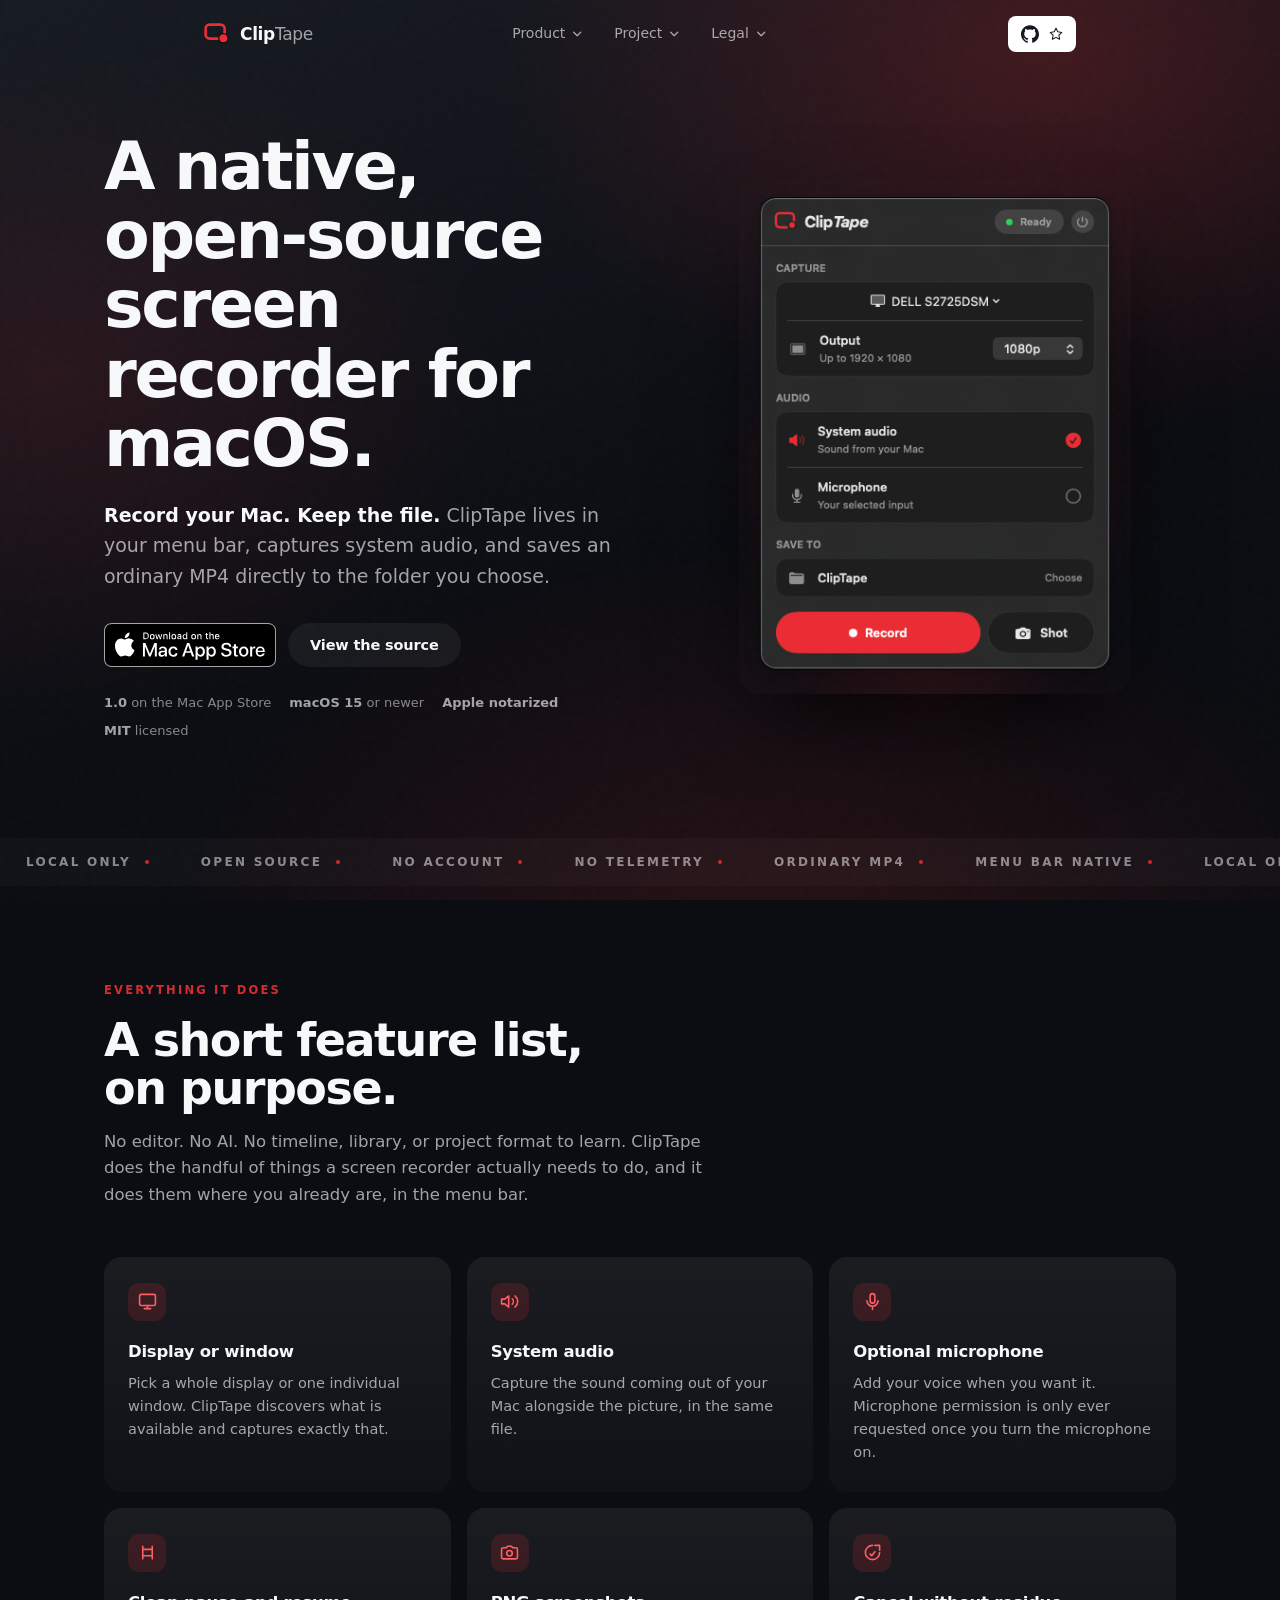
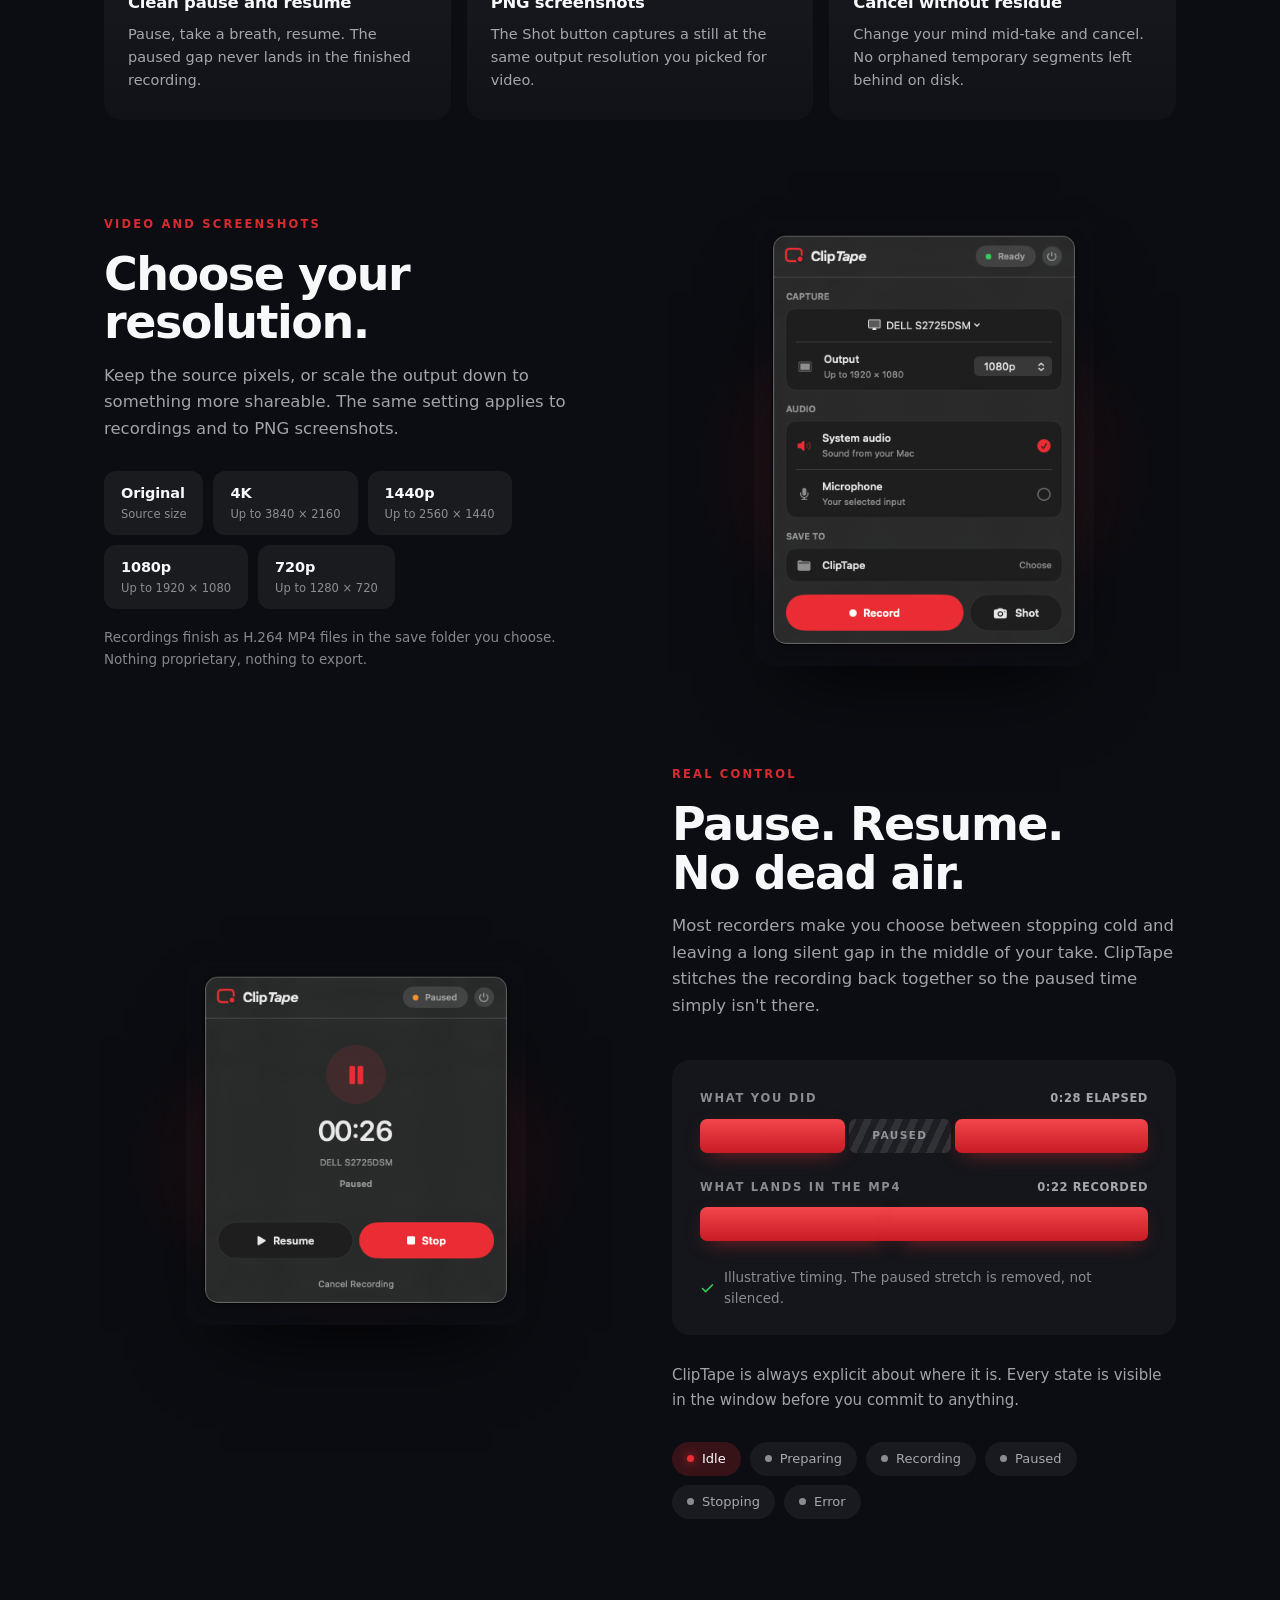
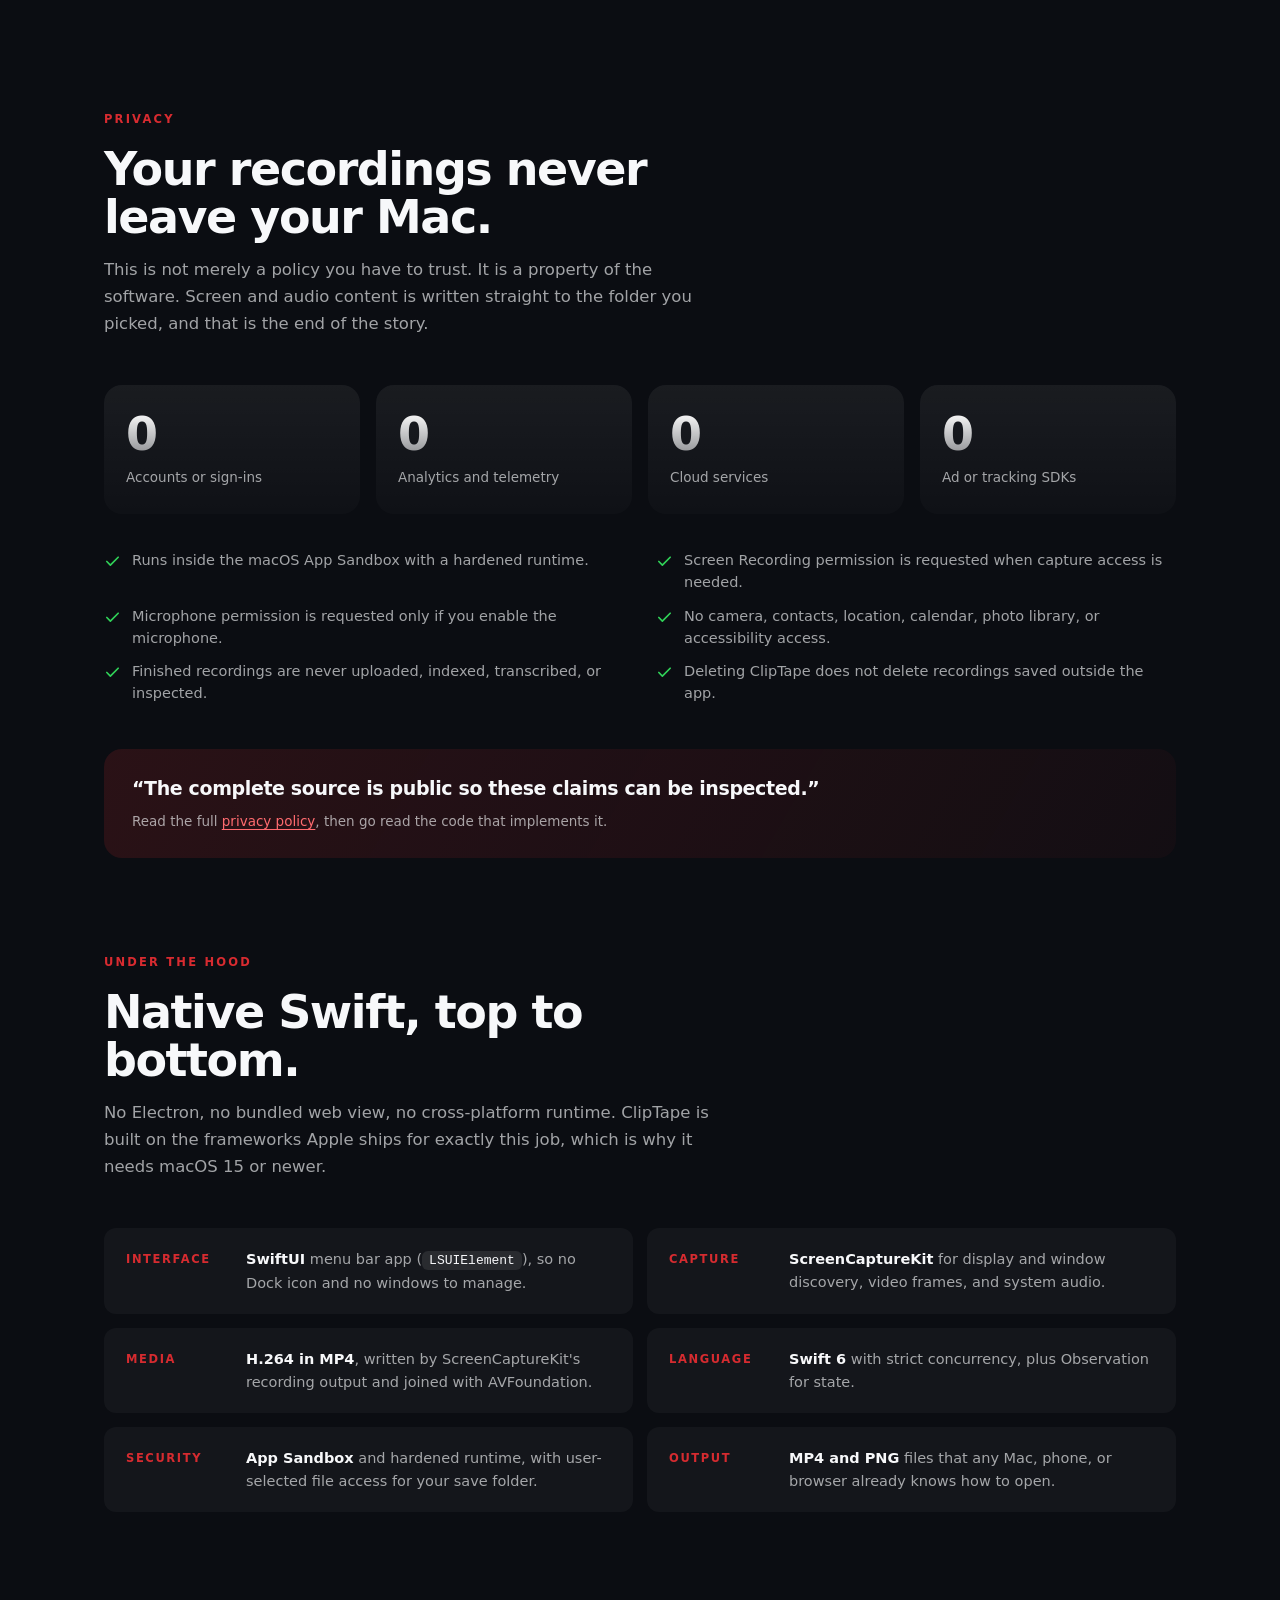
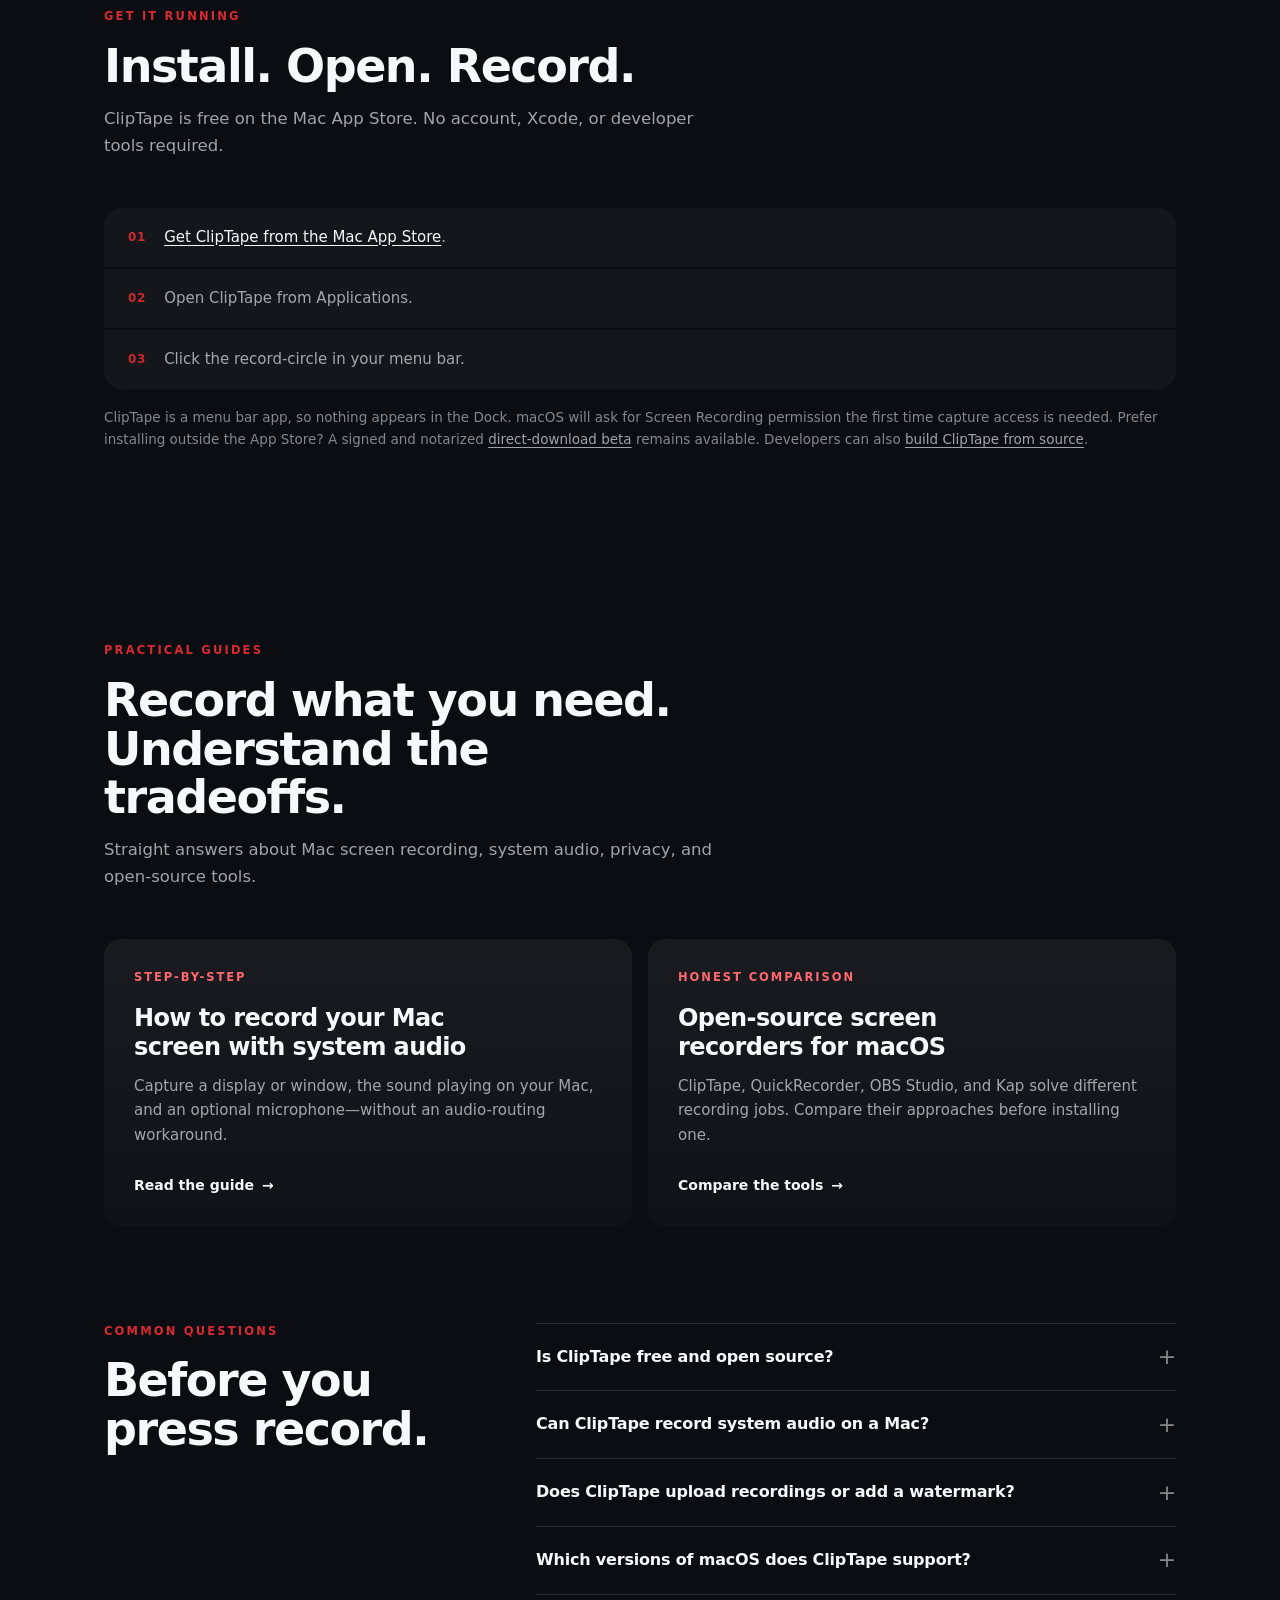
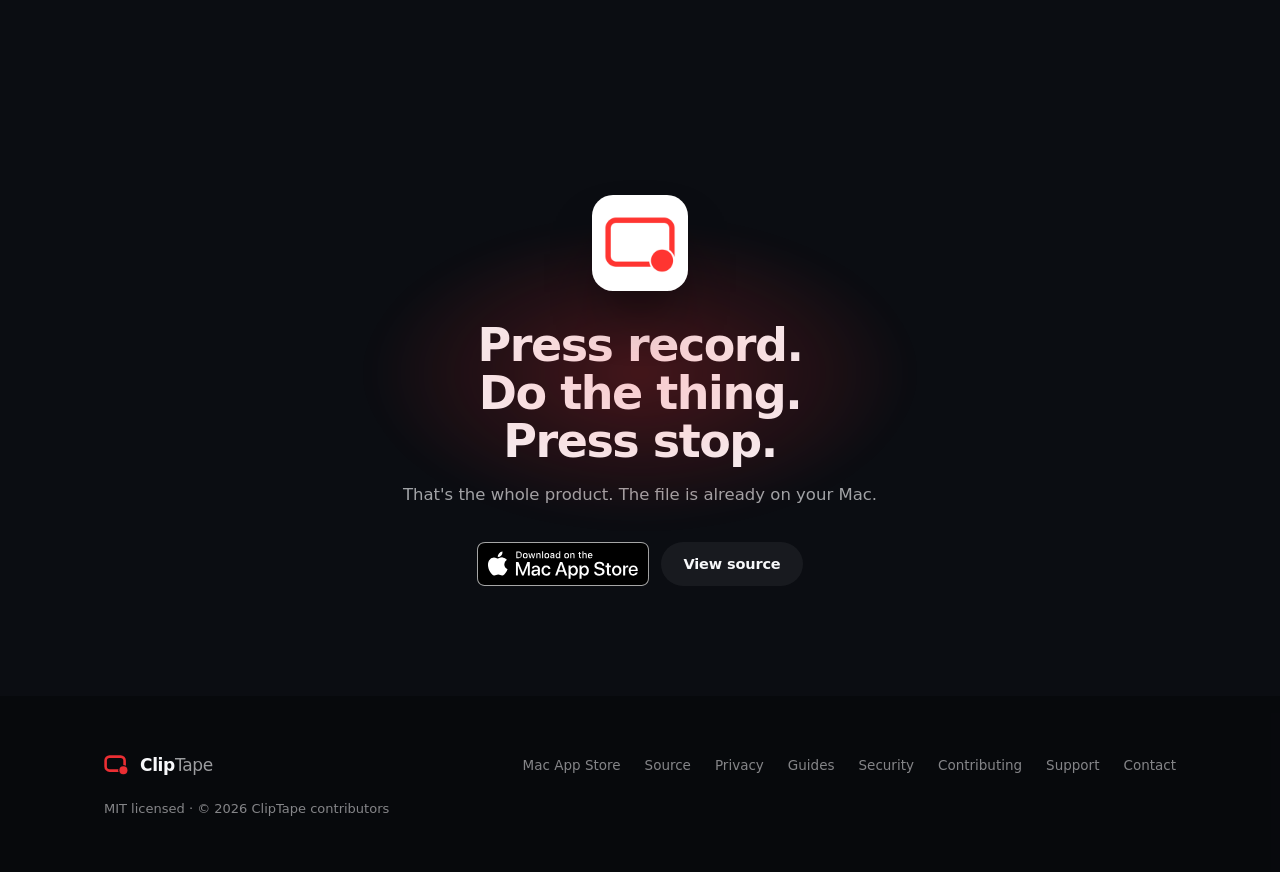
==== commit 9b6f7380: "docs: link the App Store from every page" ====
--- a/docs/index.html
+++ b/docs/index.html
@@ -515,6 +515,7 @@
       <span>Clip<em>Tape</em></span>
     </a>
     <div class="foot-links">
+      <a href="https://apps.apple.com/us/app/cliptape-screen-recorder/id6795628398" rel="noopener">Mac App Store</a>
       <a href="https://github.com/svvayyy/ClipTape" rel="noopener">Source</a>
       <a href="privacy.html">Privacy</a>
       <a href="#guides">Guides</a>
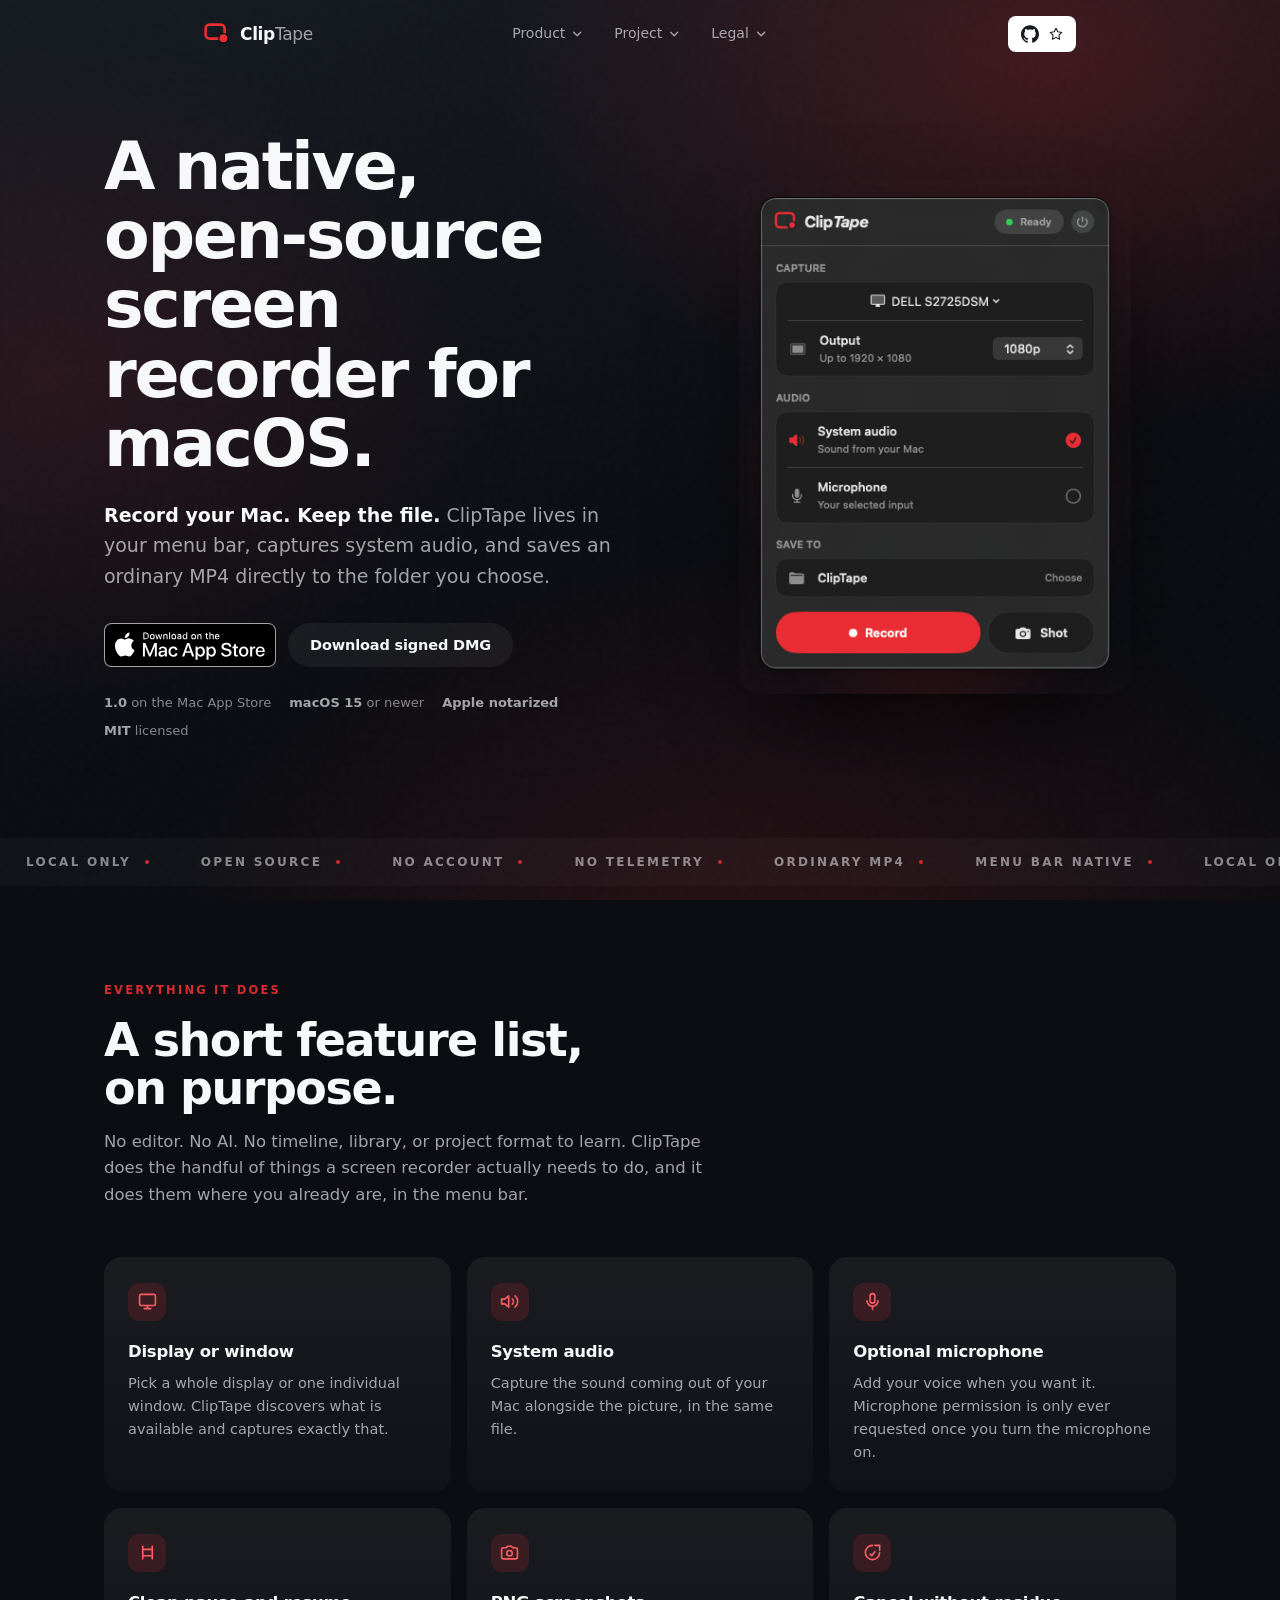
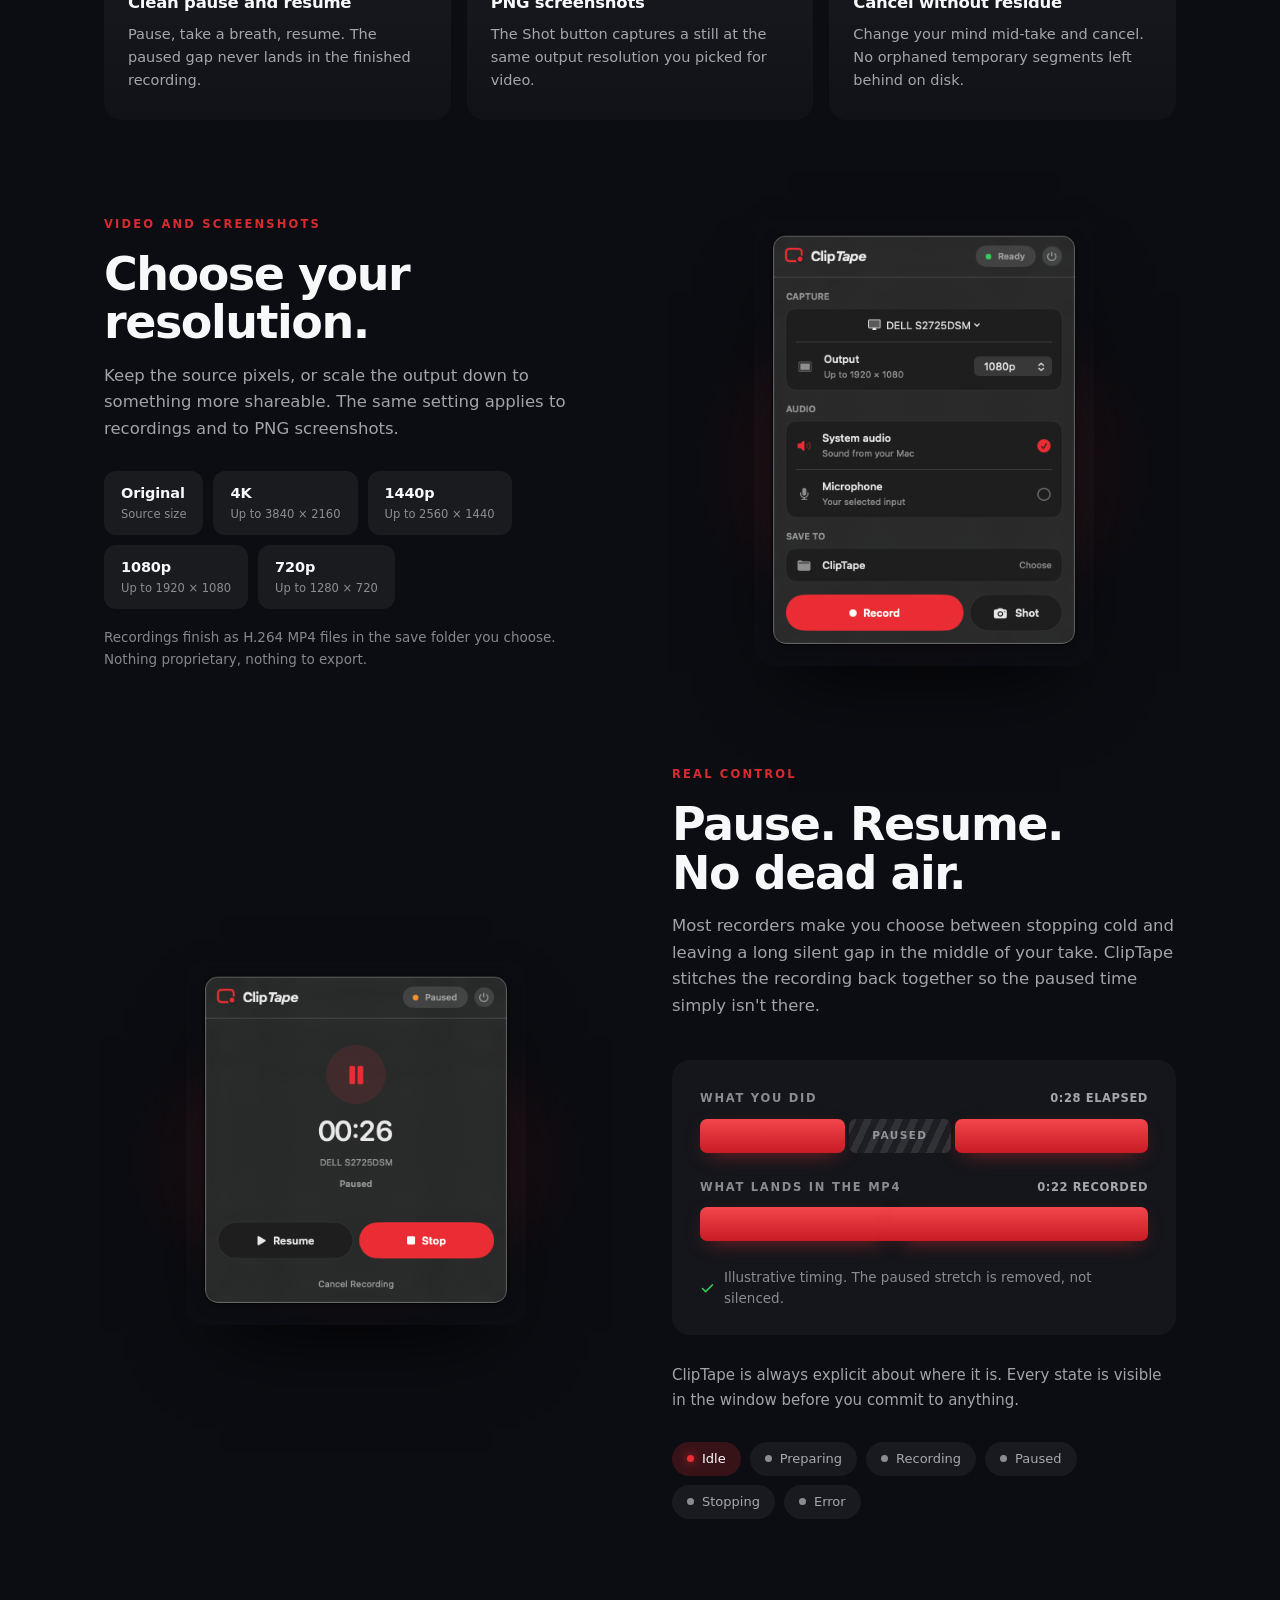
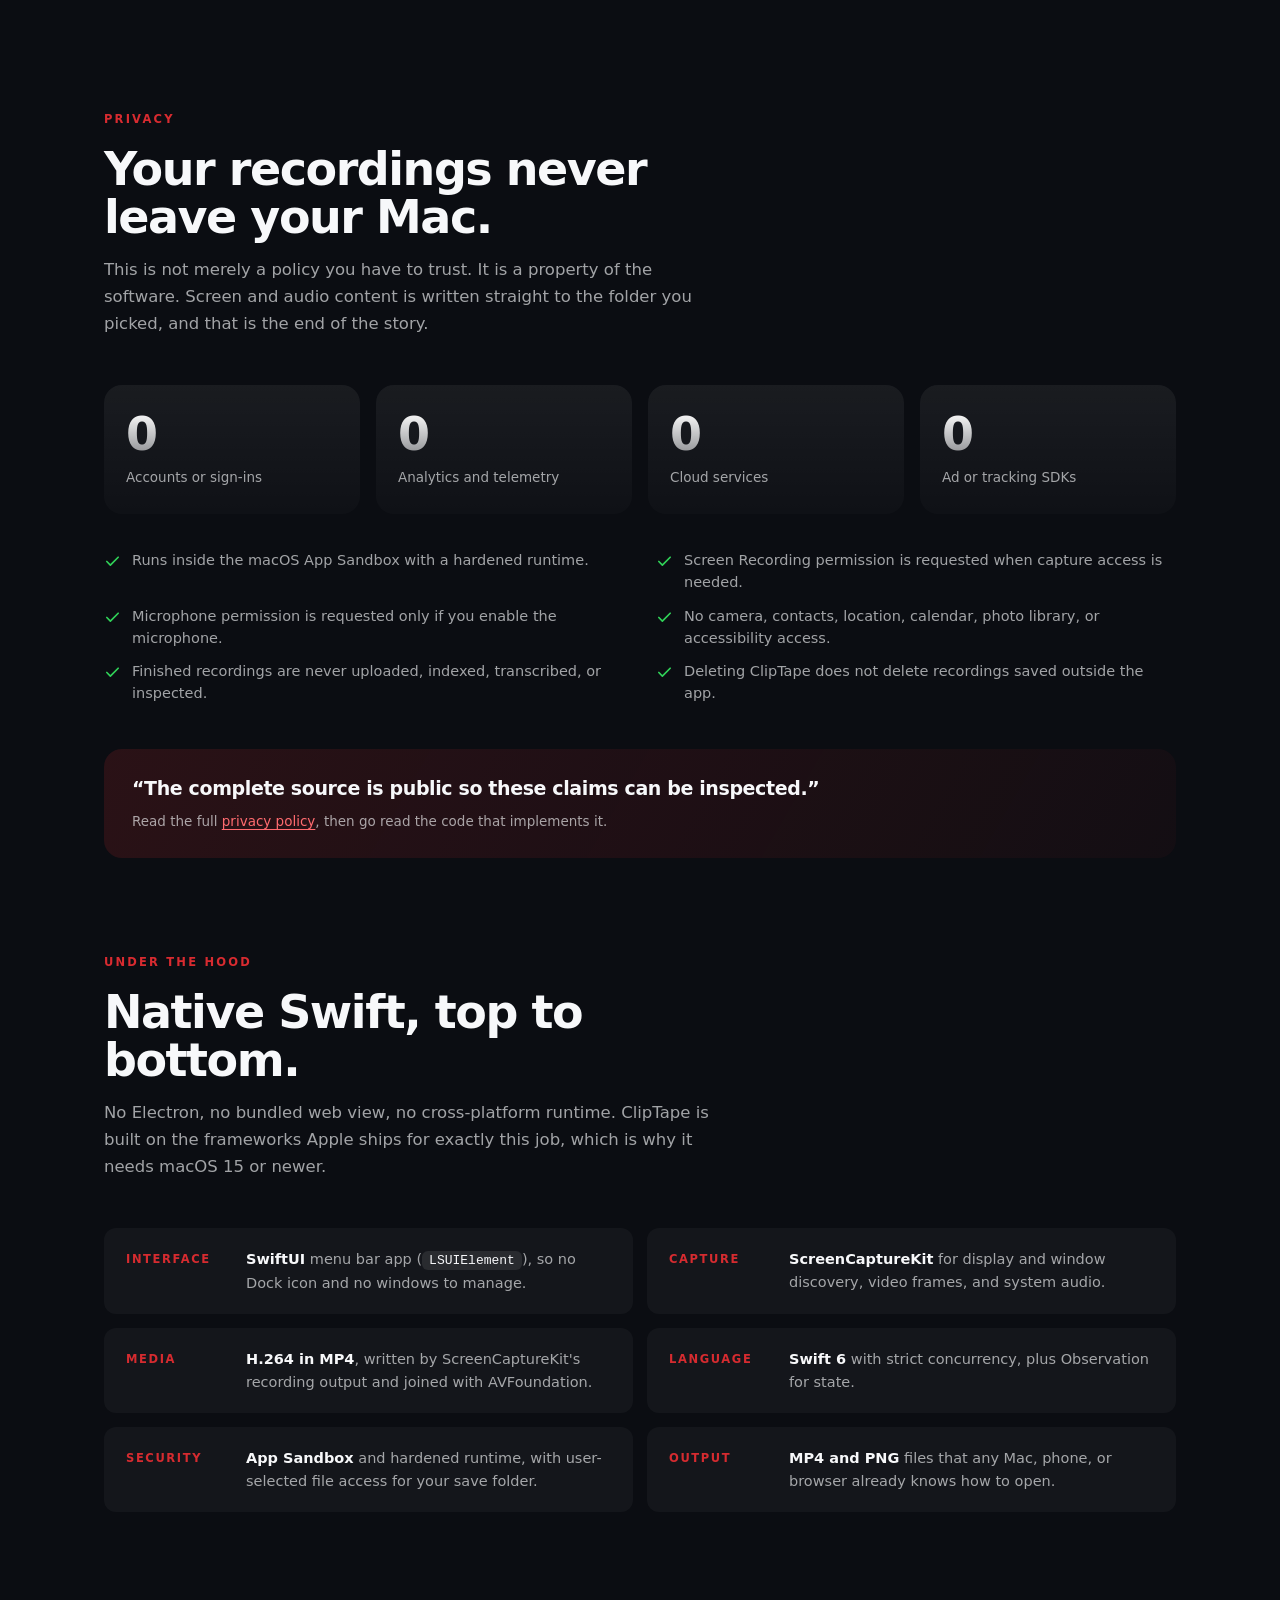
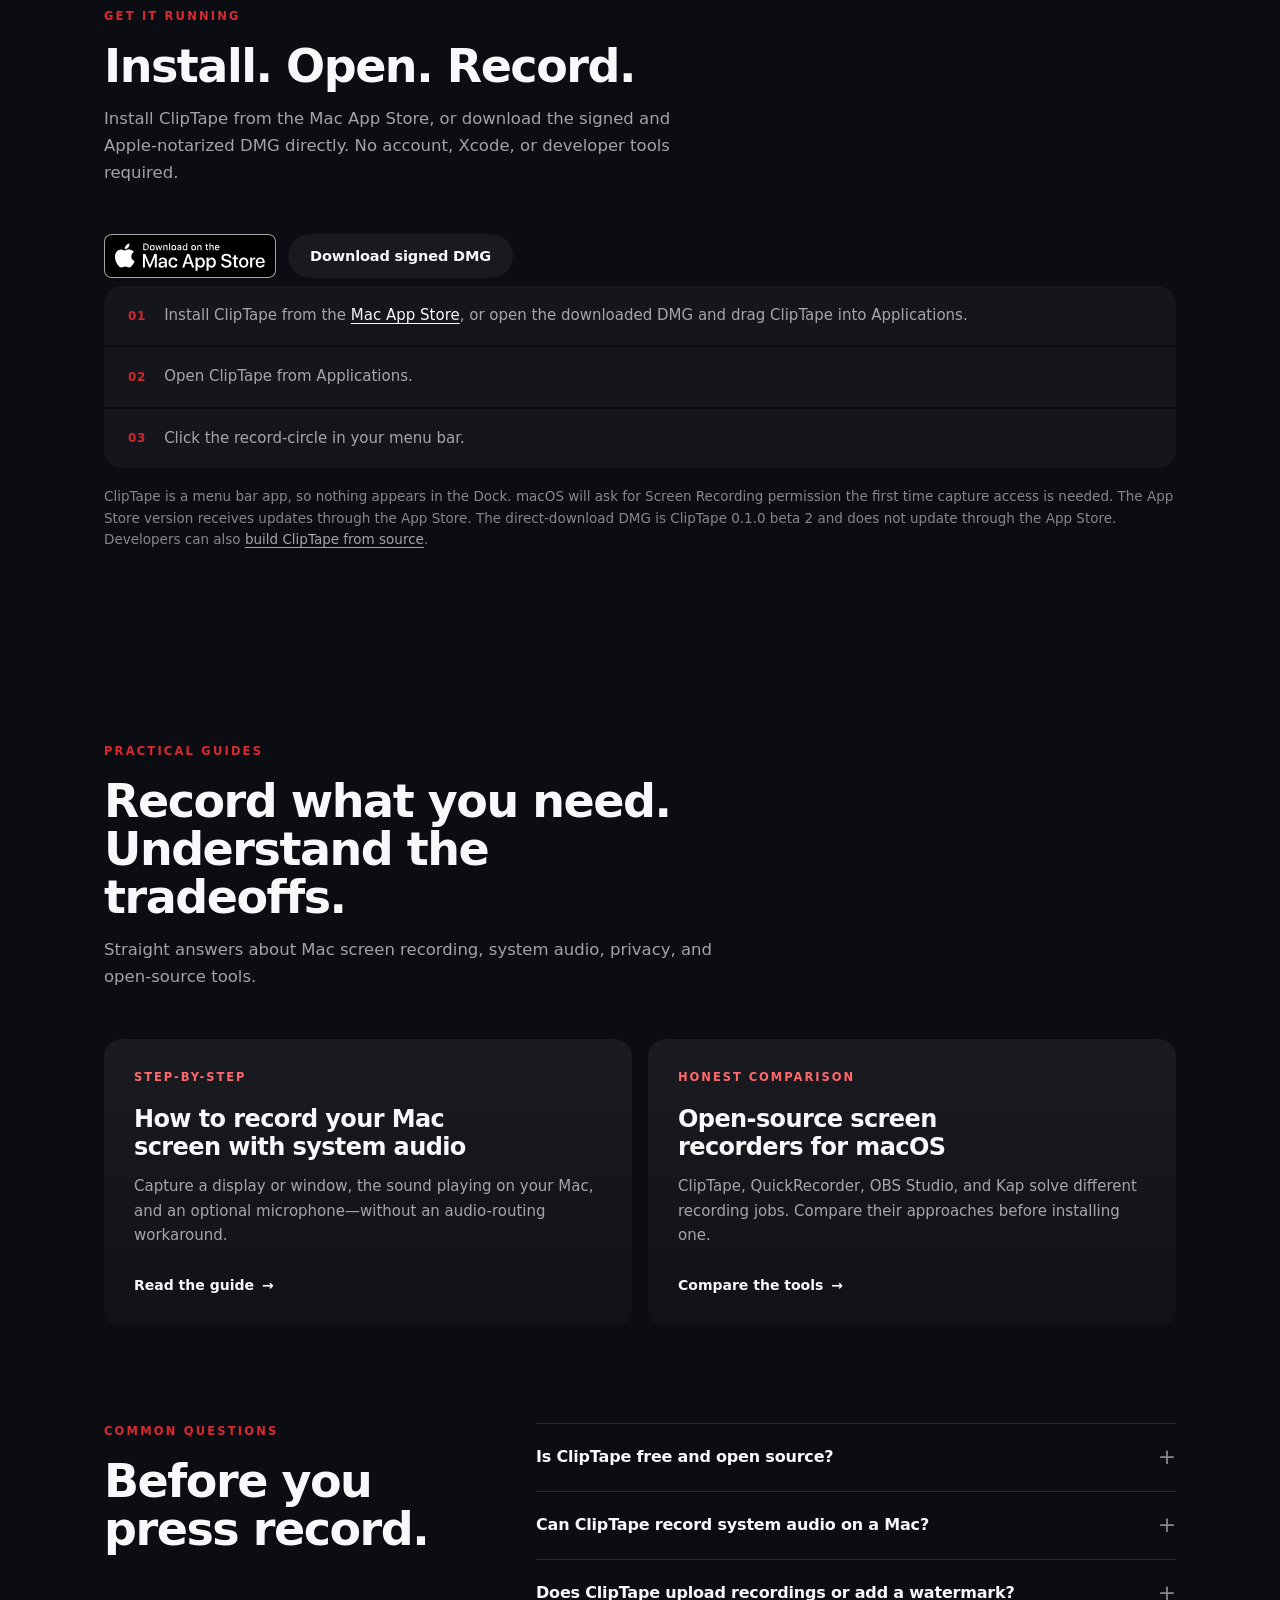
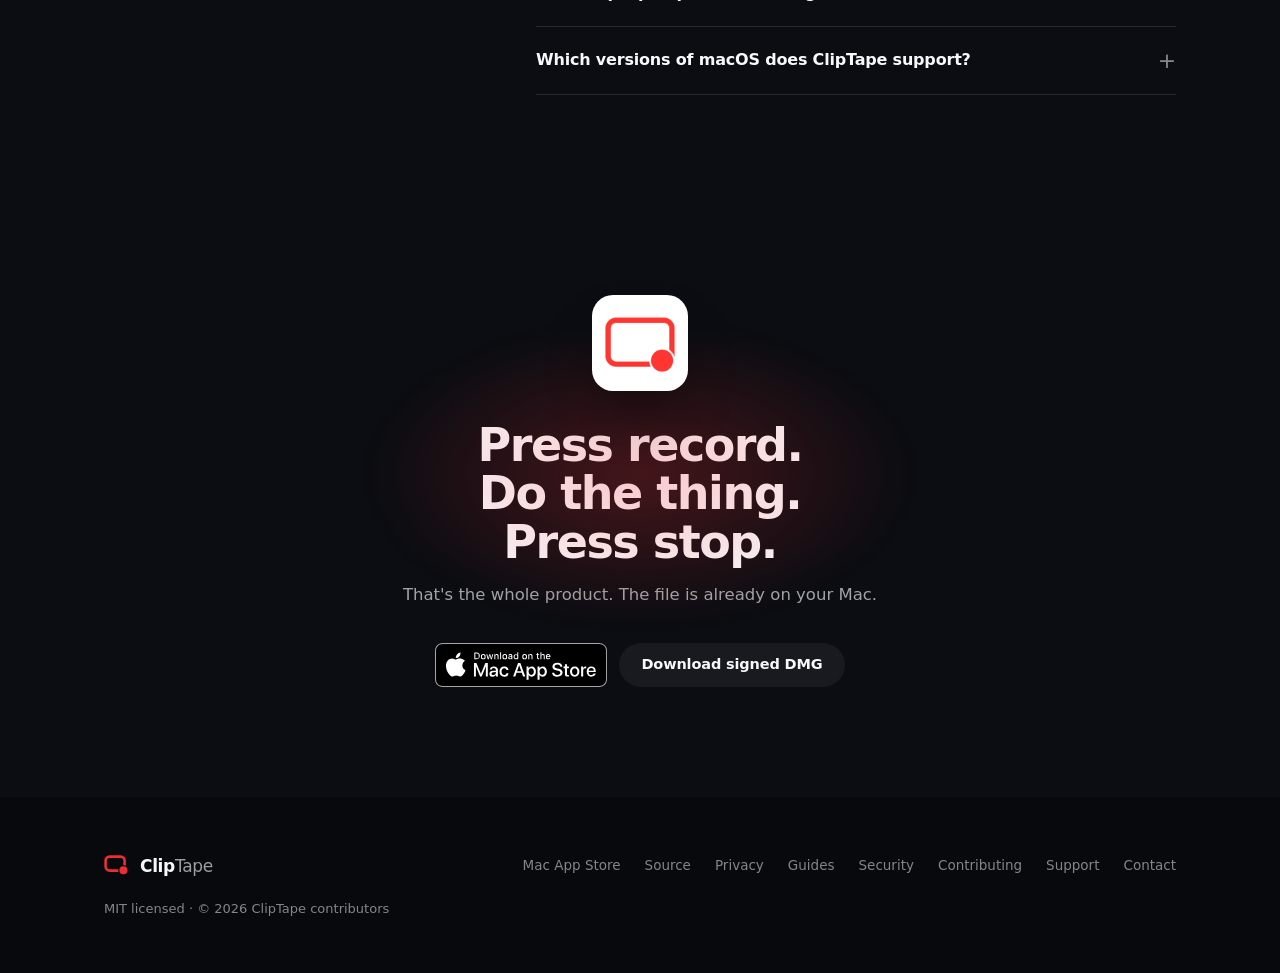
==== commit 55c1e867: "docs: surface both ClipTape download options" ====
--- a/docs/index.html
+++ b/docs/index.html
@@ -4,7 +4,7 @@
 <meta charset="utf-8">
 <meta name="viewport" content="width=device-width,initial-scale=1">
 <title>ClipTape — Free, Open-Source Screen Recorder for macOS</title>
-<meta name="description" content="ClipTape is a free, open-source screen recorder for macOS. Capture a display or window with system audio and microphone, then keep a local MP4.">
+<meta name="description" content="ClipTape is a free, open-source screen recorder for macOS. Capture a display or window with system audio and microphone, then keep a local MP4. Available on the Mac App Store.">
 <meta name="theme-color" content="#0b0d12">
 <link rel="canonical" href="https://svvayyy.github.io/ClipTape/">
 <link rel="icon" type="image/png" sizes="32x32" href="assets/favicon-32.png">
@@ -13,12 +13,12 @@
 <meta property="og:type" content="website">
 <meta property="og:site_name" content="ClipTape">
 <meta property="og:title" content="ClipTape — Free, Open-Source Screen Recorder for macOS">
-<meta property="og:description" content="A focused, open-source screen recorder that lives in your macOS menu bar and saves ordinary MP4 files. Local only. No account.">
+<meta property="og:description" content="A focused, open-source screen recorder that saves ordinary MP4 files. Local only, no account, and free on the Mac App Store.">
 <meta property="og:url" content="https://svvayyy.github.io/ClipTape/">
 <meta property="og:image" content="https://svvayyy.github.io/ClipTape/assets/og-image.jpg">
 <meta name="twitter:card" content="summary_large_image">
 <meta name="twitter:title" content="ClipTape — Free, Open-Source Screen Recorder for macOS">
-<meta name="twitter:description" content="A focused, open-source screen recorder for macOS. Local only. No account.">
+<meta name="twitter:description" content="A focused, open-source screen recorder for macOS. Local only, no account, and free on the Mac App Store.">
 <meta name="twitter:image" content="https://svvayyy.github.io/ClipTape/assets/og-image.jpg">
 <script type="application/ld+json">
 {
@@ -203,7 +203,7 @@
             <a class="app-store-badge" href="https://apps.apple.com/us/app/cliptape-screen-recorder/id6795628398" rel="noopener" aria-label="Download ClipTape on the Mac App Store">
               <img src="assets/mac-app-store-badge.svg" width="156" height="40" alt="Download on the Mac App Store">
             </a>
-            <a class="btn btn-ghost" href="https://github.com/svvayyy/ClipTape" rel="noopener">View the source</a>
+            <a class="btn btn-ghost" href="https://github.com/svvayyy/ClipTape/releases/download/v0.1.0-beta.2/ClipTape-0.1.0.dmg" download>Download signed DMG</a>
           </div>
           <div class="hero-meta">
             <span><b>1.0</b> on the Mac App Store</span>
@@ -419,14 +419,20 @@
       <div class="band-head rv">
         <div class="kicker">Get it running</div>
         <h2>Install. Open. Record.</h2>
-        <p class="sub">ClipTape is free on the Mac App Store. No account, Xcode, or developer tools required.</p>
+        <p class="sub">Install ClipTape from the Mac App Store, or download the signed and Apple-notarized DMG directly. No account, Xcode, or developer tools required.</p>
+      </div>
+      <div class="hero-cta rv">
+        <a class="app-store-badge" href="https://apps.apple.com/us/app/cliptape-screen-recorder/id6795628398" rel="noopener" aria-label="Download ClipTape on the Mac App Store">
+          <img src="assets/mac-app-store-badge.svg" width="156" height="40" alt="Download on the Mac App Store">
+        </a>
+        <a class="btn btn-ghost" href="https://github.com/svvayyy/ClipTape/releases/download/v0.1.0-beta.2/ClipTape-0.1.0.dmg" download>Download signed DMG</a>
       </div>
       <div class="steps rv">
-        <div class="step"><div class="t"><a href="https://apps.apple.com/us/app/cliptape-screen-recorder/id6795628398" rel="noopener">Get ClipTape from the Mac App Store</a>.</div></div>
+        <div class="step"><div class="t">Install ClipTape from the <a href="https://apps.apple.com/us/app/cliptape-screen-recorder/id6795628398" rel="noopener">Mac App Store</a>, or open the downloaded DMG and drag ClipTape into Applications.</div></div>
         <div class="step"><div class="t">Open ClipTape from Applications.</div></div>
         <div class="step"><div class="t">Click the record-circle in your menu bar.</div></div>
       </div>
-      <p class="note">ClipTape is a menu bar app, so nothing appears in the Dock. macOS will ask for Screen Recording permission the first time capture access is needed. Prefer installing outside the App Store? A signed and notarized <a href="https://github.com/svvayyy/ClipTape/releases/tag/v0.1.0-beta.2" rel="noopener">direct-download beta</a> remains available. Developers can also <a href="https://github.com/svvayyy/ClipTape#build" rel="noopener">build ClipTape from source</a>.</p>
+      <p class="note">ClipTape is a menu bar app, so nothing appears in the Dock. macOS will ask for Screen Recording permission the first time capture access is needed. The App Store version receives updates through the App Store. The direct-download DMG is ClipTape 0.1.0 beta 2 and does not update through the App Store. Developers can also <a href="https://github.com/svvayyy/ClipTape#build" rel="noopener">build ClipTape from source</a>.</p>
     </div>
   </section>
 
@@ -494,7 +500,7 @@
           <a class="app-store-badge" href="https://apps.apple.com/us/app/cliptape-screen-recorder/id6795628398" rel="noopener" aria-label="Download ClipTape on the Mac App Store">
             <img src="assets/mac-app-store-badge.svg" width="156" height="40" alt="Download on the Mac App Store">
           </a>
-          <a class="btn btn-ghost" href="https://github.com/svvayyy/ClipTape" rel="noopener">View source</a>
+          <a class="btn btn-ghost" href="https://github.com/svvayyy/ClipTape/releases/download/v0.1.0-beta.2/ClipTape-0.1.0.dmg" download>Download signed DMG</a>
         </div>
       </div>
     </div>
